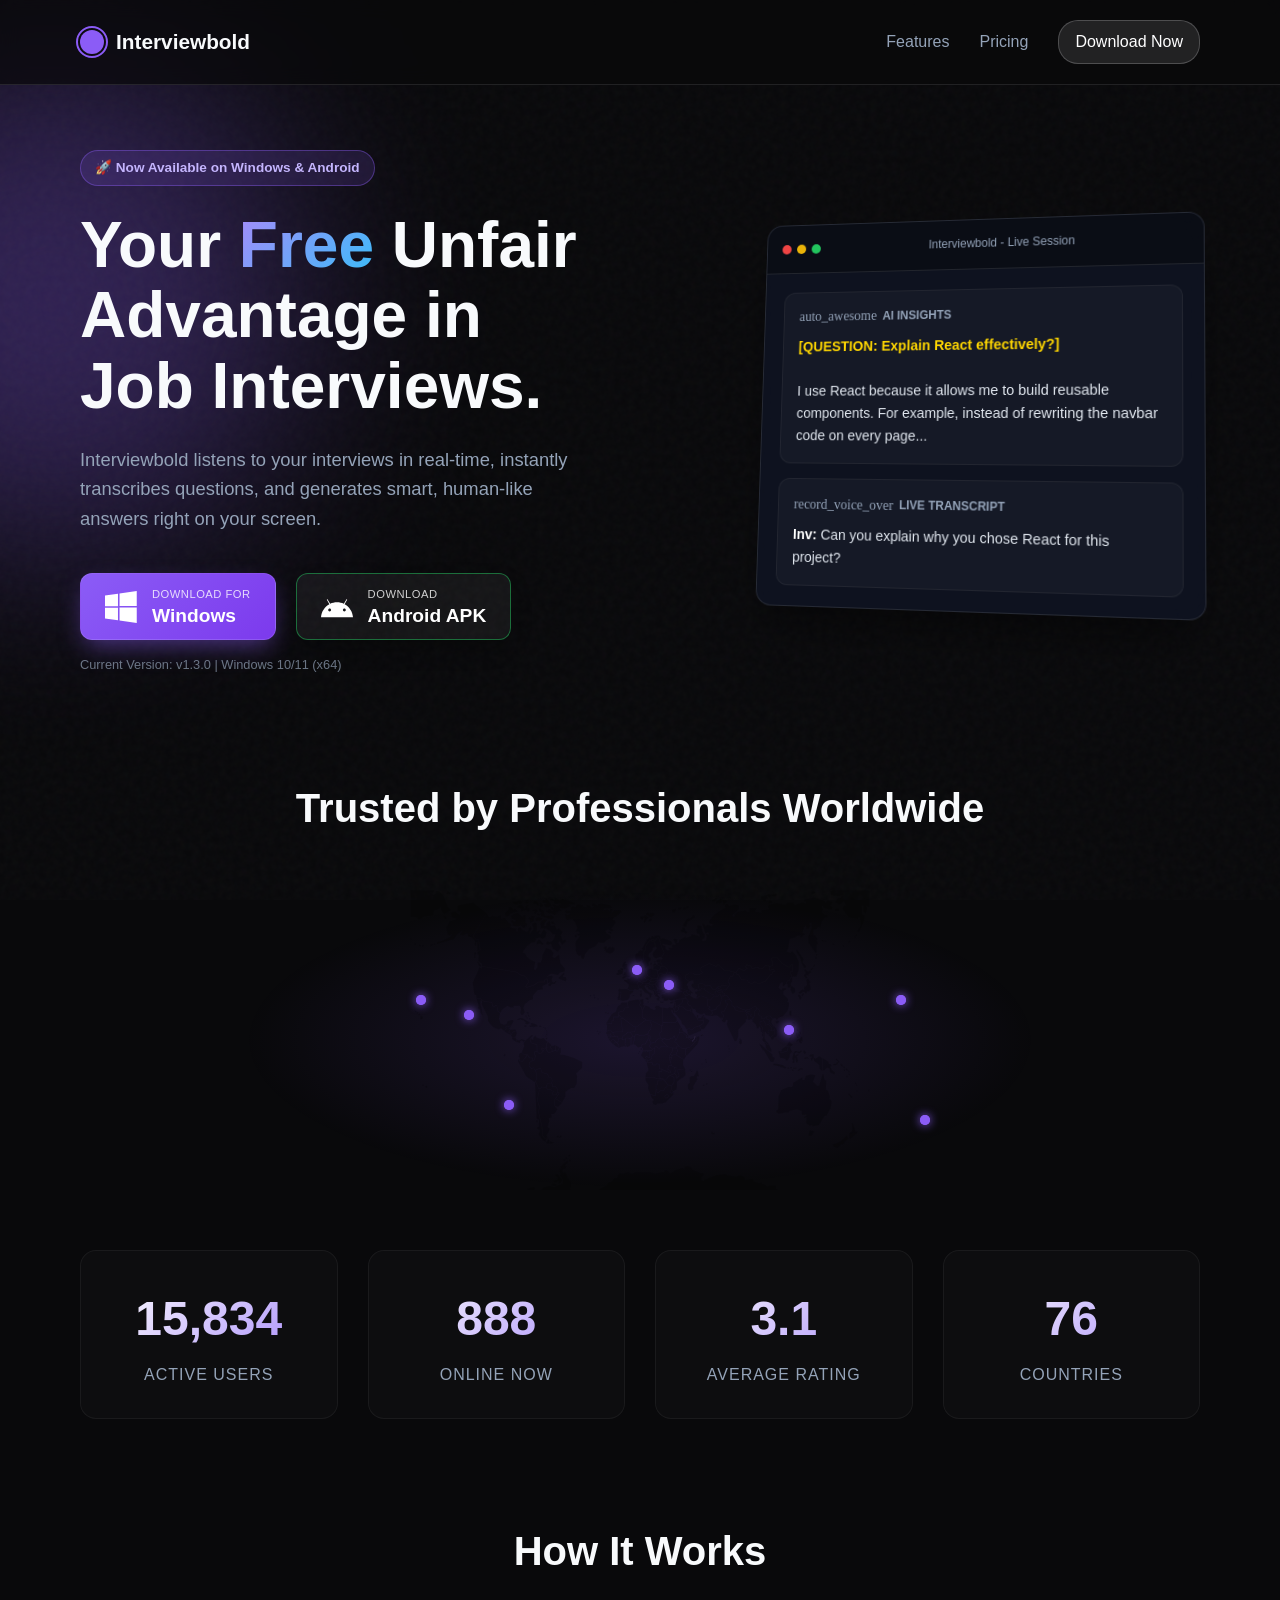
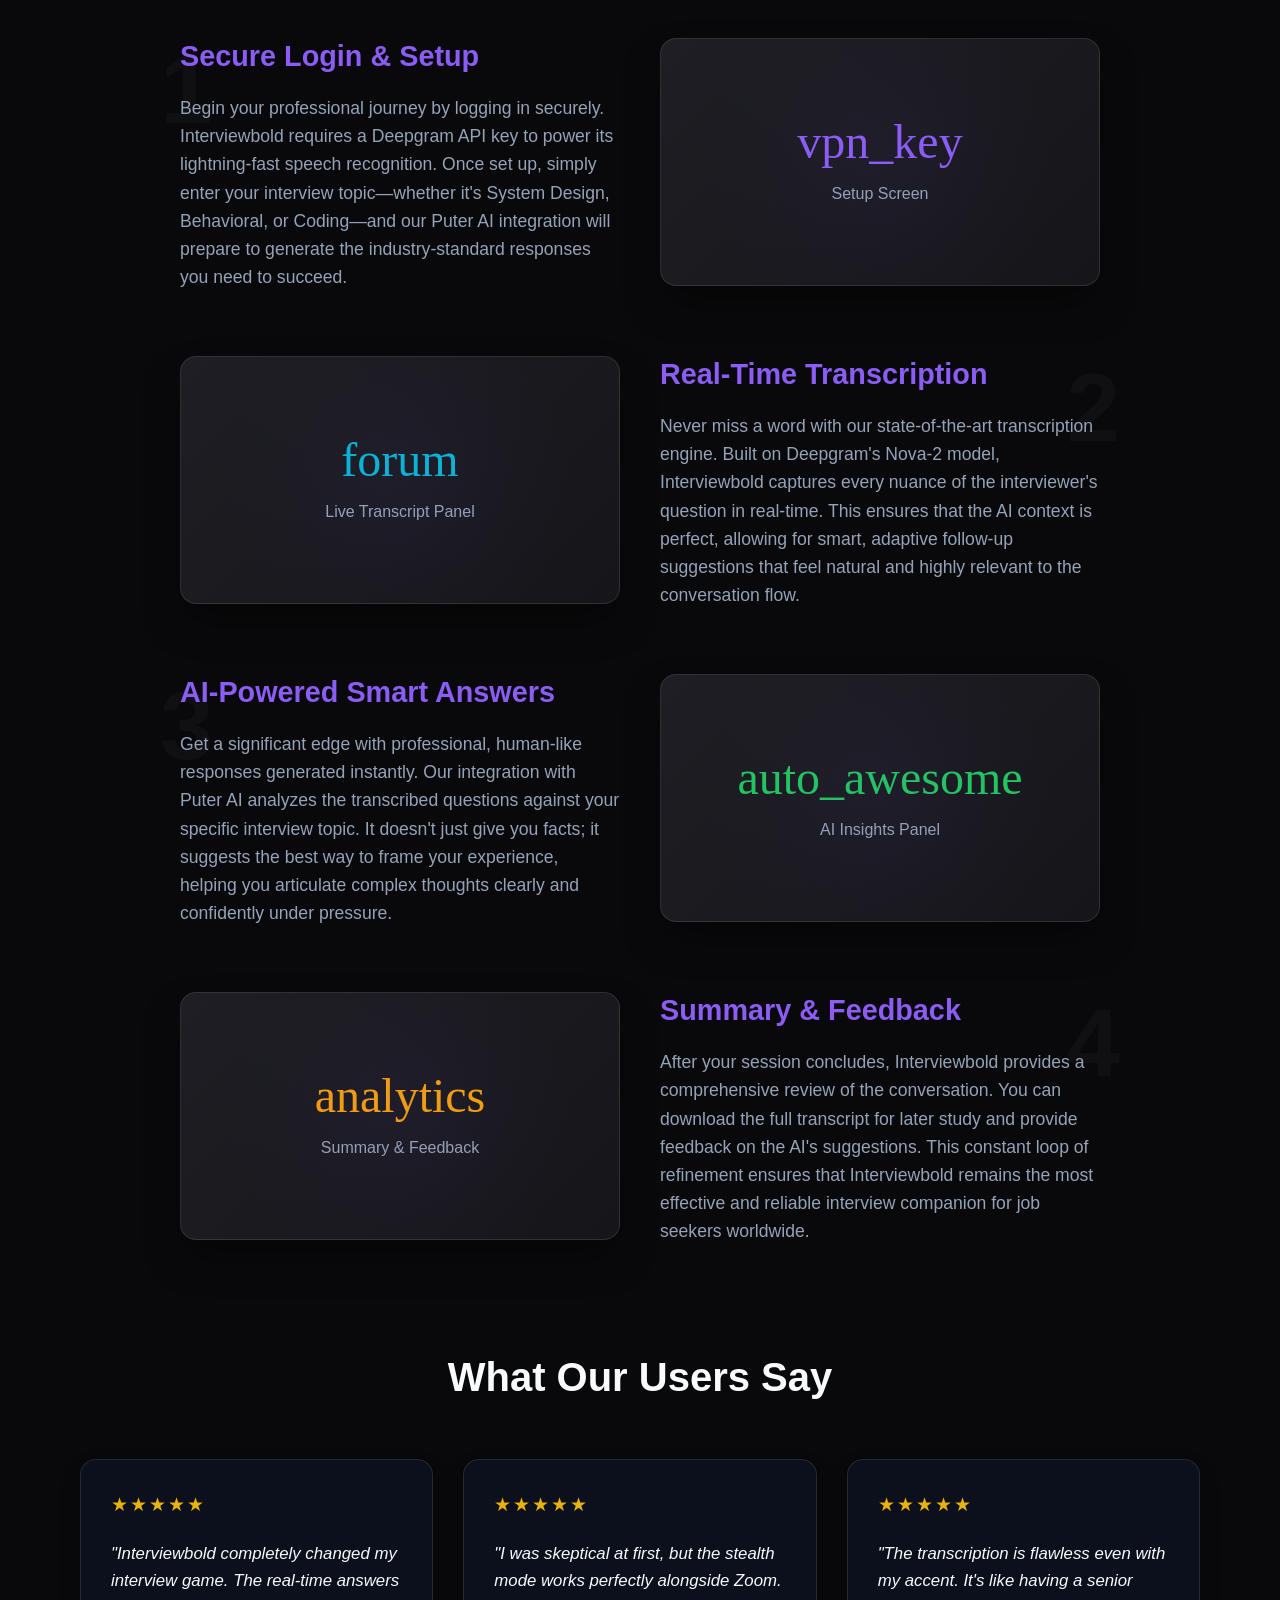
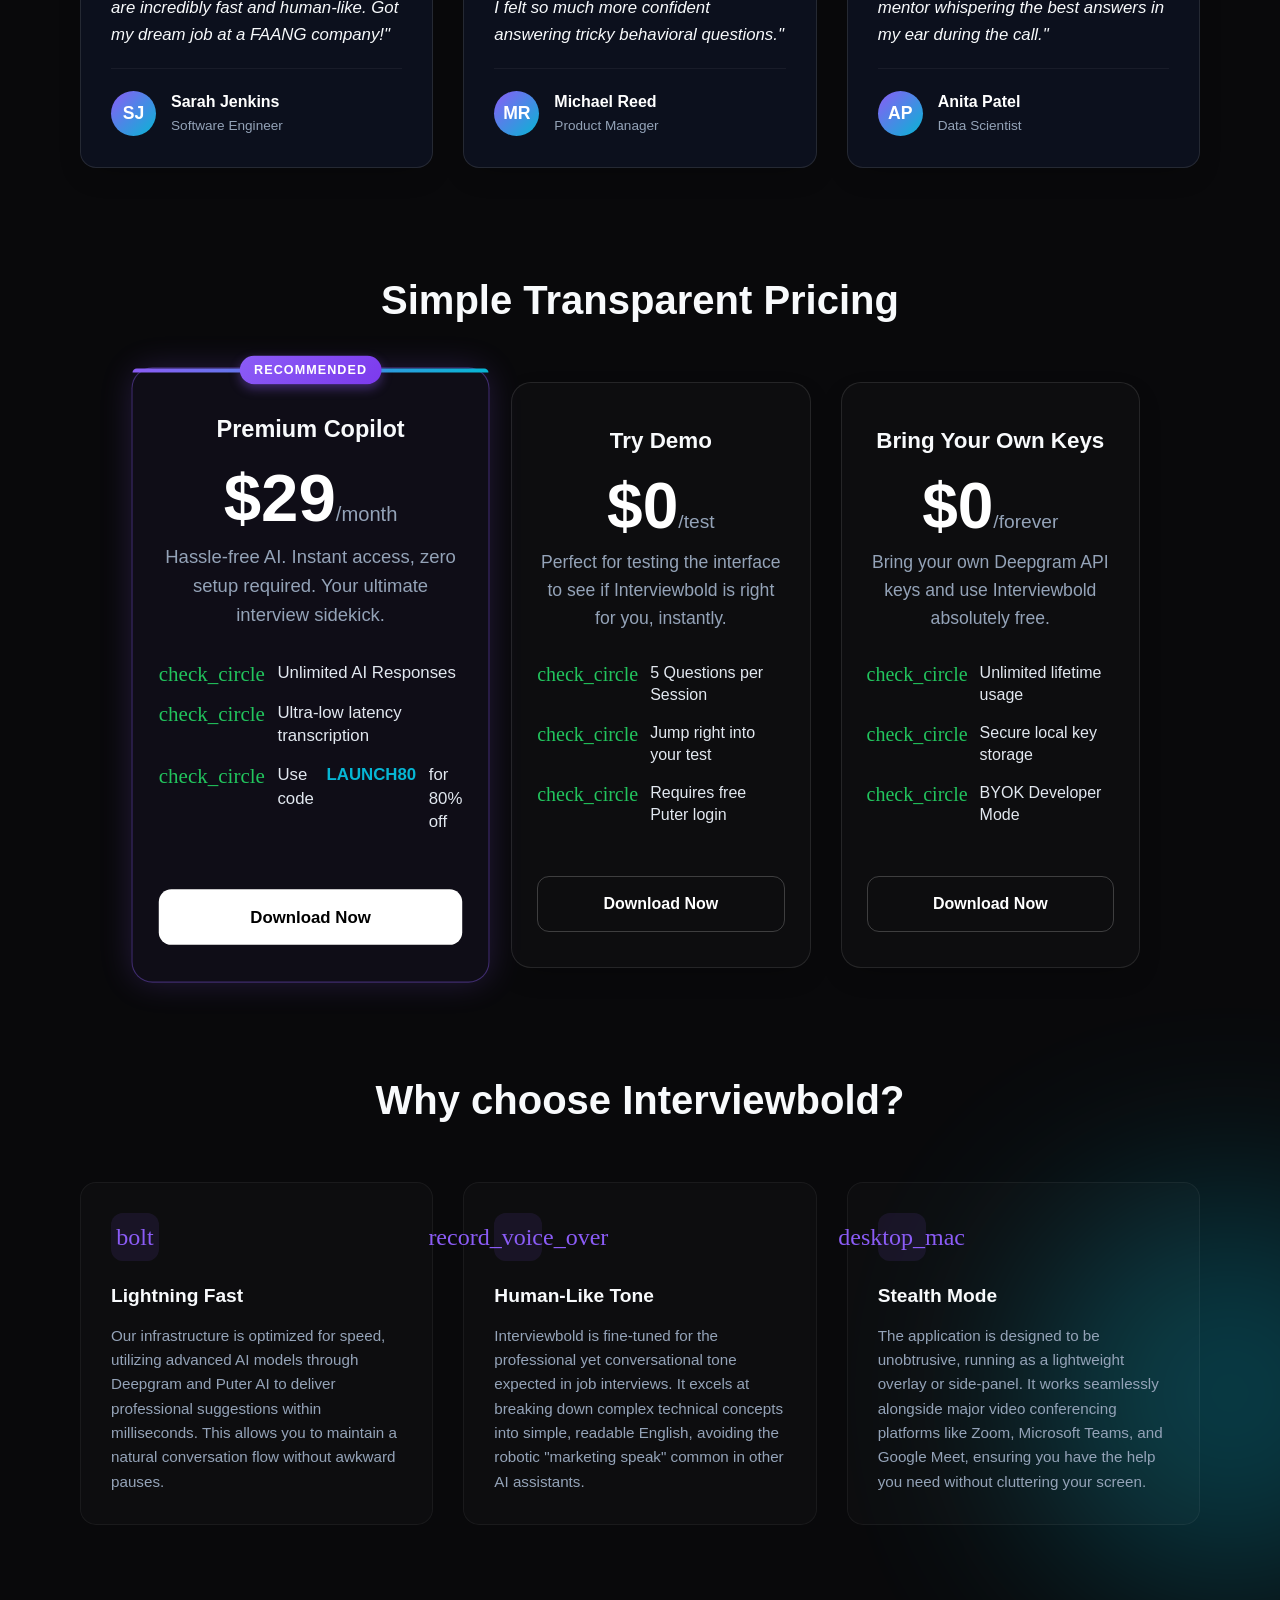
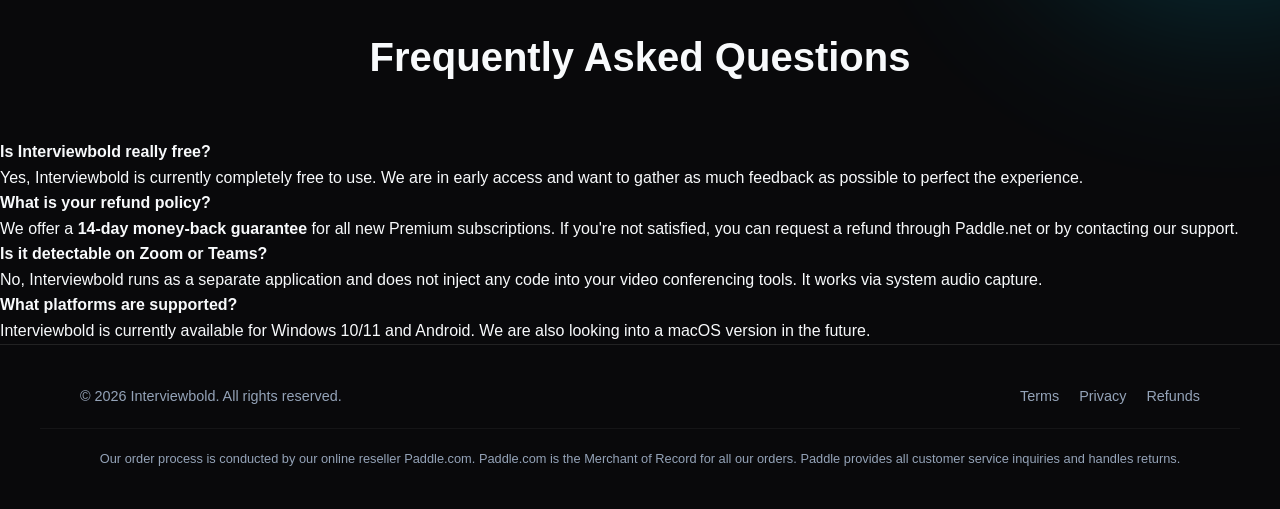
==== index.html @ 509b1b12 "chore: update discount code to LAUNCH80" ====
<!DOCTYPE html>
<html lang="en">

<head>
    <meta charset="UTF-8">
    <meta name="viewport" content="width=device-width, initial-scale=1.0">
    <meta name="google-site-verification" content="SeymtELvrnXvsM-uXNfC5ekh6F8FumeSMaG3FFA6Tqg" />
    <meta name="msvalidate.01" content="3D852667B1ECF9984A26DD2FC8D5C208" />
    <meta name="robots" content="index, follow, max-snippet:-1, max-image-preview:large, max-video-preview:-1" />
    <meta http-equiv="Content-Security-Policy"
        content="default-src 'self'; script-src 'self' 'unsafe-inline' https://cdn.jsdelivr.net; style-src 'self' 'unsafe-inline' https://fonts.googleapis.com https://cdn.jsdelivr.net; font-src 'self' https://fonts.gstatic.com https://fonts.googleapis.com; img-src 'self' data: https:; connect-src 'self';">
    <link rel="icon"
        href="data:image/svg+xml,<svg xmlns=%22http://www.w3.org/2000/svg%22 viewBox=%220 0 100 100%22><circle cx=%2250%22 cy=%2250%22 r=%2240%22 fill=%22%238b5cf6%22/></svg>">

    <!-- Primary Meta Tags -->
    <title>Interviewbold - Free Real-Time Interview Copilot</title>
    <meta name="title" content="Interviewbold - Free Real-Time Interview Copilot">
    <meta name="description"
        content="Interviewbold: Your Free interview assistant. Real-time transcription using Deepgram and smart answers by Puter AI to help you ace your job interviews.">
    <meta name="keywords"
        content="Interview assistant, AI interview copilot, real-time interview helper, Deepgram transcription, Puter AI, AI job interview assistant, remote interview AI tool">
    <meta name="author" content="Interviewbold">
    <meta name="language" content="English">

    <!-- Open Graph / Facebook -->
    <meta property="og:type" content="website">
    <meta property="og:url" content="https://www.interviewbold.in/">
    <meta property="og:title" content="Interviewbold - Free Intelligent Interview Assistant">
    <meta property="og:description"
        content="Interviewbold: Your Free interview assistant. Real-time transcription using Deepgram and smart answers by Puter AI to help you ace your job interviews.">
    <meta property="og:image" content="https://www.interviewbold.in/assets/og-image.png">

    <!-- Twitter -->
    <meta property="twitter:card" content="summary_large_image">
    <meta property="twitter:url" content="https://www.interviewbold.in/">
    <meta property="twitter:title" content="Interviewbold - Free Intelligent Interview Assistant">
    <meta property="twitter:description"
        content="Interviewbold listens to your job interviews in real-time and generates smart, human-like answers instantly. Your unfair advantage in job interviews.">
    <meta property="twitter:image" content="https://www.interviewbold.in/assets/og-image.png">

    <!-- Canonical URL -->
    <link rel="canonical" href="https://www.interviewbold.in/">

    <!-- Fonts and Styles -->
    <link href="https://fonts.googleapis.com/css2?family=Inter:wght@300;400;500;600;700;800&display=swap"
        rel="stylesheet">
    <link href="https://fonts.googleapis.com/css2?family=Outfit:wght@400;600;800&display=swap" rel="stylesheet">
    <link href="https://fonts.googleapis.com/icon?family=Material+Icons+Round" rel="stylesheet">
    <link rel="stylesheet" href="style.css">

    <!-- Structured Data (JSON-LD) -->
    <script type="application/ld+json">
    {
      "@context": "https://schema.org",
      "@type": "SoftwareApplication",
      "name": "Interviewbold",
      "operatingSystem": "Windows, Android",
      "applicationCategory": "BusinessApplication",
      "description": "Interviewbold listens to your job interviews in real-time, instantly transcribes questions, and generates smart, human-like answers.",
      "applicationSubCategory": "Interview Assistant",
      "featureList": [
        "Real-time transcription",
        "AI-powered answers",
        "Stealth mode",
        "Multi-platform (Windows, Android)",
        "Deepgram & Puter AI integration"
      ],
      "offers": {
        "@type": "Offer",
        "price": "0",
        "priceCurrency": "USD"
      }
    }
    </script>
</head>

<body>
    <!-- Background Effects -->
    <div class="ambient-glow glow-1"></div>
    <div class="ambient-glow glow-2"></div>
    <div class="noise-overlay"></div>

    <nav class="navbar">
        <div class="nav-content">
            <div class="logo">
                <div class="logo-icon">
                    <div class="pulse-ring"></div>
                </div>
                <span>Interviewbold</span>
            </div>
            <div class="nav-links">
                <a href="#features">Features</a>
                <a href="pricing.html">Pricing</a>
                <a href="#download" class="nav-btn">Download Now</a>
            </div>
        </div>
    </nav>

    <main>
        <section class="hero">
            <div class="hero-content">
                <div class="badge">🚀 Now Available on Windows & Android</div>
                <h1 class="hero-title">Your <span class="gradient-text">Free</span> Unfair Advantage in Job Interviews.
                </h1>
                <p class="hero-subtitle">Interviewbold listens to your interviews in real-time, instantly transcribes
                    questions, and generates smart, human-like answers right on your screen.</p>

                <div class="cta-group" id="download">
                    <!-- Windows Download Button -->
                    <a href="https://github.com/ayushmanparchoria16/wakeup_website/releases/download/v1.0.0/WakeupAI-1.3.0-Setup.exe"
                        class="primary-btn windows-btn">
                        <svg viewBox="0 0 88 88" class="icon-windows" xmlns="http://www.w3.org/2000/svg" role="img" aria-label="Windows Logo">
                            <path
                                d="M0 12.402l35.687-4.86.016 34.423-35.67-.153L0 12.402zm35.67 33.529l.016 34.417-35.687-4.86v-29.41l35.67-.147zm4.326-39.012L87.314 0v41.26l-47.318-.215V6.919zm47.318 38.65L87.314 88l-47.318-6.62V45.71l47.318-.141z"
                                fill="currentColor" />
                        </svg>
                        <div class="btn-text">
                            <span class="small">Download for</span>
                            <span class="large">Windows</span>
                        </div>
                    </a>

                    <!-- Android Download / Direct APK -->
                    <a href="https://github.com/ayushmanparchoria16/wakeup_website/releases/download/v1.0.0/WakeupAI-1.1.0.apk"
                        class="secondary-btn android-btn">
                        <svg viewBox="0 0 24 24" class="icon-android" xmlns="http://www.w3.org/2000/svg" role="img" aria-label="Android Logo">
                            <path
                                d="M17.523 15.3414C17.523 15.3414 17.523 15.3414 17.523 15.3414C16.9205 15.3414 16.4251 14.846 16.4251 14.2435C16.4251 13.6409 16.9205 13.1455 17.523 13.1455C18.1256 13.1455 18.621 13.6409 18.621 14.2435C18.621 14.846 18.1256 15.3414 17.523 15.3414ZM6.47648 15.3414C6.47648 15.3414 6.47648 15.3414 6.47648 15.3414C5.87395 15.3414 5.37855 14.846 5.37855 14.2435C5.37855 13.6409 5.87395 13.1455 6.47648 13.1455C7.07901 13.1455 7.57441 13.6409 7.57441 14.2435C7.57441 14.846 7.07901 15.3414 6.47648 15.3414ZM17.7207 9.87087L19.5768 6.64964C19.6646 6.49596 19.6133 6.30055 19.4597 6.21272C19.306 6.12489 19.1106 6.17616 19.0227 6.32984L17.13 9.61517C15.6139 8.92723 13.8867 8.52471 12.0001 8.52471C10.1135 8.52471 8.38626 8.92723 6.87023 9.61517L4.97753 6.32984C4.88971 6.17616 4.6943 6.12489 4.54062 6.21272C4.38694 6.30055 4.33567 6.49596 4.4235 6.64964L6.27958 9.87087C2.69722 11.8322 0.315555 15.4244 0 19.615H24C23.6845 15.4244 21.3028 11.8322 17.7207 9.87087Z"
                                fill="currentColor" />
                        </svg>
                        <div class="btn-text">
                            <span class="small">Download</span>
                            <span class="large">Android APK</span>
                        </div>
                    </a>
                </div>
                <div class="version-info">Current Version: v1.3.0 | Windows 10/11 (x64)</div>
            </div>

            <div class="hero-image-wrapper">
                <div class="glass-mockup">
                    <div class="mockup-header">
                        <div class="dots"><span></span><span></span><span></span></div>
                        <div class="mockup-title">Interviewbold - Live Session</div>
                    </div>
                    <div class="mockup-body">
                        <!-- Simulated App UI for the landing page -->
                        <div class="mockup-panel ai">
                            <div class="m-header"><span class="material-icons-round"
                                    style="font-size: 14px;">auto_awesome</span> AI Insights</div>
                            <div class="m-msg">
                                <span class="q-tag">[QUESTION: Explain React effectively?]</span><br><br>
                                I use React because it allows me to build reusable components. For example, instead of
                                rewriting the navbar code on every page...
                            </div>
                        </div>
                        <div class="mockup-panel tr">
                            <div class="m-header"><span class="material-icons-round"
                                    style="font-size: 14px;">record_voice_over</span>
                                Live Transcript</div>
                            <div class="m-msg tr-msg"><strong>Inv:</strong> Can you explain why you chose React for this
                                project?</div>
                        </div>
                    </div>
                </div>
            </div>
        </section>

        <!-- NEW: Global Stats & Usage -->
        <section id="stats" class="stats-section">
            <h2 class="section-title">Trusted by Professionals Worldwide</h2>

            <div class="stats-container">
                <div class="map-container">
                    <div class="map-bg"></div>
                    <div class="ping" style="top: 35%; left: 22%;" title="USA (San Francisco)"></div>
                    <div class="ping" style="top: 40%; left: 28%;" title="USA (New York)"></div>
                    <div class="ping" style="top: 70%; left: 33%;" title="Brazil (São Paulo)"></div>
                    <div class="ping" style="top: 25%; left: 49%;" title="UK (London)"></div>
                    <div class="ping" style="top: 30%; left: 53%;" title="Germany (Berlin)"></div>
                    <div class="ping" style="top: 45%; left: 68%;" title="India (Bangalore)"></div>
                    <div class="ping" style="top: 35%; left: 82%;" title="Japan (Tokyo)"></div>
                    <div class="ping" style="top: 75%; left: 85%;" title="Australia (Sydney)"></div>
                </div>

                <div class="stats-grid">
                    <div class="stat-card">
                        <div class="stat-number" data-target="25000">0</div>
                        <div class="stat-label">Active Users</div>
                    </div>
                    <div class="stat-card">
                        <div class="stat-number" data-target="1402">0</div>
                        <div class="stat-label">Online Now</div>
                    </div>
                    <div class="stat-card">
                        <div class="stat-number" data-target="4.9" data-decimal="true">0</div>
                        <div class="stat-label">Average Rating</div>
                    </div>
                    <div class="stat-card">
                        <div class="stat-number" data-target="120">0</div>
                        <div class="stat-label">Countries</div>
                    </div>
                </div>
            </div>
        </section>

        <!-- NEW: How to Use Section -->
        <section id="how-it-works" class="how-to-use">
            <h2 class="section-title">How It Works</h2>
            <div class="steps-container">
                <div class="step">
                    <div class="step-number">1</div>
                    <div class="step-content">
                        <h3>Secure Login & Setup</h3>
                        <p>Begin your professional journey by logging in securely. Interviewbold requires a Deepgram API key to power its lightning-fast speech recognition. Once set up, simply enter your interview topic—whether it's System Design, Behavioral, or Coding—and our Puter AI integration will prepare to generate the industry-standard responses you need to succeed.</p>
                    </div>
                    <!-- Placeholder for actual screenshot -->
                    <div class="step-image">
                        <div class="placeholder-img"
                            style="background: linear-gradient(135deg, #1e1e24 0%, #15151a 100%);">
                            <span class="material-icons-round" style="font-size: 48px; color: #8b5cf6;">vpn_key</span>
                            <span>Setup Screen</span>
                        </div>
                    </div>
                </div>

                <div class="step reverse-step">
                    <div class="step-number">2</div>
                    <div class="step-content">
                        <h3>Real-Time Transcription</h3>
                        <p>Never miss a word with our state-of-the-art transcription engine. Built on Deepgram's Nova-2 model, Interviewbold captures every nuance of the interviewer's question in real-time. This ensures that the AI context is perfect, allowing for smart, adaptive follow-up suggestions that feel natural and highly relevant to the conversation flow.</p>
                    </div>
                    <div class="step-image">
                        <div class="placeholder-img"
                            style="background: linear-gradient(135deg, #1e1e24 0%, #15151a 100%);">
                            <span class="material-icons-round" style="font-size: 48px; color: #06b6d4;">forum</span>
                            <span>Live Transcript Panel</span>
                        </div>
                    </div>
                </div>

                <div class="step">
                    <div class="step-number">3</div>
                    <div class="step-content">
                        <h3>AI-Powered Smart Answers</h3>
                        <p>Get a significant edge with professional, human-like responses generated instantly. Our integration with Puter AI analyzes the transcribed questions against your specific interview topic. It doesn't just give you facts; it suggests the best way to frame your experience, helping you articulate complex thoughts clearly and confidently under pressure.</p>
                    </div>
                    <div class="step-image">
                        <div class="placeholder-img"
                            style="background: linear-gradient(135deg, #1e1e24 0%, #15151a 100%);">
                            <span class="material-icons-round"
                                style="font-size: 48px; color: #22c55e;">auto_awesome</span>
                            <span>AI Insights Panel</span>
                        </div>
                    </div>
                </div>

                <div class="step reverse-step">
                    <div class="step-number">4</div>
                    <div class="step-content">
                        <h3>Summary & Feedback</h3>
                        <p>After your session concludes, Interviewbold provides a comprehensive review of the conversation. You can download the full transcript for later study and provide feedback on the AI's suggestions. This constant loop of refinement ensures that Interviewbold remains the most effective and reliable interview companion for job seekers worldwide.</p>
                    </div>
                    <div class="step-image">
                        <div class="placeholder-img"
                            style="background: linear-gradient(135deg, #1e1e24 0%, #15151a 100%);">
                            <span class="material-icons-round" style="font-size: 48px; color: #f59e0b;">analytics</span>
                            <span>Summary & Feedback</span>
                        </div>
                    </div>
                </div>
            </div>
        </section>

        <!-- NEW: Testimonials Area -->
        <section id="testimonials" class="testimonials">
            <h2 class="section-title">What Our Users Say</h2>
            <div class="testimonial-grid">
                <div class="testimonial-card">
                    <div class="stars">★★★★★</div>
                    <p class="review-text">"Interviewbold completely changed my interview game. The real-time answers are
                        incredibly fast and human-like. Got my dream job at a FAANG company!"</p>
                    <div class="user-info">
                        <div class="avatar">SJ</div>
                        <div>
                            <h4>Sarah Jenkins</h4>
                            <p>Software Engineer</p>
                        </div>
                    </div>
                </div>
                <div class="testimonial-card">
                    <div class="stars">★★★★★</div>
                    <p class="review-text">"I was skeptical at first, but the stealth mode works perfectly alongside
                        Zoom. I felt so much more confident answering tricky behavioral questions."</p>
                    <div class="user-info">
                        <div class="avatar">MR</div>
                        <div>
                            <h4>Michael Reed</h4>
                            <p>Product Manager</p>
                        </div>
                    </div>
                </div>
                <div class="testimonial-card">
                    <div class="stars">★★★★★</div>
                    <p class="review-text">"The transcription is flawless even with my accent. It's like having a senior
                        mentor whispering the best answers in my ear during the call."</p>
                    <div class="user-info">
                        <div class="avatar">AP</div>
                        <div>
                            <h4>Anita Patel</h4>
                            <p>Data Scientist</p>
                        </div>
                    </div>
                </div>
            </div>
        </section>

        <!-- NEW: Pricing Section -->
        <section id="pricing" class="pricing">
            <h2 class="section-title">Simple Transparent Pricing</h2>
            <div class="pricing-grid">
                
                <!-- Premium Tier -->
                <div class="pricing-card premium-tier">
                    <div class="pricing-badge">RECOMMENDED</div>
                    <h3>Premium Copilot</h3>
                    <div class="price">$29<span>/month</span></div>
                    <p class="pricing-desc">Hassle-free AI. Instant access, zero setup required. Your ultimate interview sidekick.</p>
                    <ul class="pricing-features">
                        <li><span class="material-icons-round">check_circle</span> Unlimited AI Responses</li>
                        <li><span class="material-icons-round">check_circle</span> Ultra-low latency transcription</li>
                        <li><span class="material-icons-round">check_circle</span> Use code <strong style="color:var(--accent);">LAUNCH80</strong> for 80% off</li>
                    </ul>
                    <div class="pricing-action">
                        <a href="#download" class="nav-btn" style="display: block; text-align: center; width: 100%; border: none;">Download Now</a>
                    </div>
                </div>

                <!-- Demo Tier -->
                <div class="pricing-card">
                    <h3>Try Demo</h3>
                    <div class="price">$0<span>/test</span></div>
                    <p class="pricing-desc">Perfect for testing the interface to see if Interviewbold is right for you, instantly.</p>
                    <ul class="pricing-features">
                        <li><span class="material-icons-round">check_circle</span> 5 Questions per Session</li>
                        <li><span class="material-icons-round">check_circle</span> Jump right into your test</li>
                        <li><span class="material-icons-round">check_circle</span> Requires free Puter login</li>
                    </ul>
                    <div class="pricing-action">
                        <a href="#download" class="nav-btn secondary-btn" style="display: block; text-align: center; width:100%;">Download Now</a>
                    </div>
                </div>

                <!-- BYOK Tier -->
                <div class="pricing-card">
                    <h3>Bring Your Own Keys</h3>
                    <div class="price">$0<span>/forever</span></div>
                    <p class="pricing-desc">Bring your own Deepgram API keys and use Interviewbold absolutely free.</p>
                    <ul class="pricing-features">
                        <li><span class="material-icons-round">check_circle</span> Unlimited lifetime usage</li>
                        <li><span class="material-icons-round">check_circle</span> Secure local key storage</li>
                        <li><span class="material-icons-round">check_circle</span> BYOK Developer Mode</li>
                    </ul>
                    <div class="pricing-action">
                        <a href="#download" class="nav-btn secondary-btn" style="display: block; text-align: center; width:100%;">Download Now</a>
                    </div>
                </div>

            </div>
        </section>

        <section id="features" class="features">
            <h2 class="section-title">Why choose Interviewbold?</h2>
            <div class="feature-grid">
                <div class="feature-card">
                    <div class="feature-icon"><span class="material-icons-round">bolt</span></div>
                    <h3>Lightning Fast</h3>
                    <p>Our infrastructure is optimized for speed, utilizing advanced AI models through Deepgram and Puter AI to deliver professional suggestions within milliseconds. This allows you to maintain a natural conversation flow without awkward pauses.</p>
                </div>
                <div class="feature-card">
                    <div class="feature-icon"><span class="material-icons-round">record_voice_over</span></div>
                    <h3>Human-Like Tone</h3>
                    <p>Interviewbold is fine-tuned for the professional yet conversational tone expected in job interviews. It excels at breaking down complex technical concepts into simple, readable English, avoiding the robotic "marketing speak" common in other AI assistants.</p>
                </div>
                <div class="feature-card">
                    <div class="feature-icon"><span class="material-icons-round">desktop_mac</span></div>
                    <h3>Stealth Mode</h3>
                    <p>The application is designed to be unobtrusive, running as a lightweight overlay or side-panel. It works seamlessly alongside major video conferencing platforms like Zoom, Microsoft Teams, and Google Meet, ensuring you have the help you need without cluttering your screen.</p>
                </div>
            </div>
        </section>

        <!-- FAQ Section for SEO Deepness -->
        <section id="faq" class="faq-section">
            <h2 class="section-title">Frequently Asked Questions</h2>
            <div class="faq-grid">
                <div class="faq-item">
                    <h4>Is Interviewbold really free?</h4>
                    <p>Yes, Interviewbold is currently completely free to use. We are in early access and want to gather as much feedback as possible to perfect the experience.</p>
                </div>
                <div class="faq-item">
                    <h4>What is your refund policy?</h4>
                    <p>We offer a <strong>14-day money-back guarantee</strong> for all new Premium subscriptions. If you're not satisfied, you can request a refund through Paddle.net or by contacting our support.</p>
                </div>
                <div class="faq-item">
                    <h4>Is it detectable on Zoom or Teams?</h4>
                    <p>No, Interviewbold runs as a separate application and does not inject any code into your video conferencing tools. It works via system audio capture.</p>
                </div>
                <div class="faq-item">
                    <h4>What platforms are supported?</h4>
                    <p>Interviewbold is currently available for Windows 10/11 and Android. We are also looking into a macOS version in the future.</p>
                </div>
            </div>
        </section>
    </main>

    <footer>
        <div class="footer-content" style="max-width: 1200px; margin: 0 auto; padding: 0 40px; display: flex; justify-content: space-between; align-items: center; flex-wrap: wrap; gap: 20px;">
            <p>&copy; 2026 Interviewbold. All rights reserved.</p>
            <div style="display: flex; gap: 20px;">
                <a href="terms.html" style="color: var(--text-muted); text-decoration: none;">Terms</a>
                <a href="privacy.html" style="color: var(--text-muted); text-decoration: none;">Privacy</a>
                <a href="refund.html" style="color: var(--text-muted); text-decoration: none;">Refunds</a>
            </div>
        </div>
        <div style="max-width: 1200px; margin: 20px auto 0; padding: 0 40px; text-align: center; color: var(--text-muted); font-size: 0.8rem; border-top: 1px solid rgba(255,255,255,0.05); padding-top: 20px;">
            <p>Our order process is conducted by our online reseller Paddle.com. Paddle.com is the Merchant of Record for all our orders. Paddle provides all customer service inquiries and handles returns.</p>
        </div>
    </footer>

    <script>
        // Number Counter Animation for Stats
        const animateNumbers = () => {
            const stats = document.querySelectorAll('.stat-number');
            stats.forEach(stat => {
                const target = parseFloat(stat.getAttribute('data-target'));
                const isDecimal = stat.getAttribute('data-decimal') === 'true';
                const duration = 2000; // 2 seconds
                const frames = 60;
                const step = target / (frames * (duration / 1000));
                let current = 0;

                const updateCount = () => {
                    current += step;
                    if (current < target) {
                        stat.innerText = isDecimal ? current.toFixed(1) : Math.ceil(current).toLocaleString();
                        requestAnimationFrame(updateCount);
                    } else {
                        stat.innerText = isDecimal ? target.toFixed(1) : target.toLocaleString() + (target >= 120 && !isDecimal && target !== 1402 ? '+' : '');

                        // New: Fluctuating "Online Now" effect
                        if (target === 1402) {
                            let baseValue = 1402;
                            setInterval(() => {
                                const fluctuation = Math.floor(Math.random() * 7) - 3; // -3 to +3
                                baseValue += fluctuation;
                                // Keep it in a reasonable range
                                if (baseValue < 1395) baseValue = 1395;
                                if (baseValue > 1410) baseValue = 1410;
                                stat.innerText = baseValue.toLocaleString();
                            }, 2500);
                        }
                    }
                };

                updateCount();
            });
        };

        // Trigger animation when stats section is in view
        const observer = new IntersectionObserver((entries) => {
            if (entries[0].isIntersecting) {
                animateNumbers();
                observer.disconnect();
            }
        });

        const statsSection = document.getElementById('stats');
        if (statsSection) {
            observer.observe(statsSection);
        }
    </script>
</body>

</html>
---- style.css ----
:root {
    --bg-dark: #09090b;
    --primary: #8b5cf6;
    --primary-glow: rgba(139, 92, 246, 0.5);
    --secondary: #22c55e;
    --secondary-glow: rgba(34, 197, 94, 0.4);
    --accent: #06b6d4;
    --text-main: #f8fafc;
    --text-muted: #94a3b8;
    --glass-bg: rgba(15, 23, 42, 0.6);
    --glass-border: 1px solid rgba(255, 255, 255, 0.1);
}

* {
    margin: 0;
    padding: 0;
    box-sizing: border-box;
}

body {
    background-color: var(--bg-dark);
    color: var(--text-main);
    font-family: 'Inter', sans-serif;
    line-height: 1.6;
    overflow-x: hidden;
    position: relative;
}

/* Ambient Effects */
.ambient-glow {
    position: absolute;
    border-radius: 50%;
    filter: blur(100px);
    opacity: 0.3;
    z-index: -2;
}

.glow-1 {
    width: 500px;
    height: 500px;
    background: var(--primary);
    top: -100px;
    left: -200px;
}

.glow-2 {
    width: 400px;
    height: 400px;
    background: var(--accent);
    bottom: 10%;
    right: -150px;
}

.noise-overlay {
    position: fixed;
    top: 0;
    left: 0;
    width: 100%;
    height: 100%;
    background-image: url("data:image/svg+xml,%3Csvg viewBox='0 0 200 200' xmlns='http://www.w3.org/2000/svg'%3E%3Cfilter id='noiseFilter'%3E%3CfeTurbulence type='fractalNoise' baseFrequency='0.65' numOctaves='3' stitchTiles='stitch'/%3E%3C/filter%3E%3Crect width='100%25' height='100%25' filter='url(%23noiseFilter)'/%3E%3C/svg%3E");
    opacity: 0.03;
    pointer-events: none;
    z-index: -1;
}

/* Navbar */
.navbar {
    padding: 20px 0;
    border-bottom: var(--glass-border);
    background: rgba(9, 9, 11, 0.7);
    backdrop-filter: blur(10px);
    position: fixed;
    top: 0;
    width: 100%;
    z-index: 100;
}

.nav-content {
    max-width: 1200px;
    margin: 0 auto;
    padding: 0 40px;
    display: flex;
    justify-content: space-between;
    align-items: center;
}

.logo {
    display: flex;
    align-items: center;
    gap: 12px;
    font-family: 'Outfit', sans-serif;
    font-weight: 800;
    font-size: 1.3rem;
}

.logo-icon {
    width: 24px;
    height: 24px;
    background: var(--primary);
    border-radius: 50%;
    position: relative;
}

.pulse-ring {
    position: absolute;
    inset: -4px;
    border: 2px solid var(--primary);
    border-radius: 50%;
    animation: pulse 2s infinite;
}

@keyframes pulse {
    0% {
        transform: scale(0.8);
        opacity: 1;
    }

    100% {
        transform: scale(1.5);
        opacity: 0;
    }
}

.nav-links {
    display: flex;
    align-items: center;
    gap: 30px;
}

.nav-links a {
    color: var(--text-muted);
    text-decoration: none;
    font-weight: 500;
    transition: color 0.2s;
}

.nav-links a:hover {
    color: white;
}

.nav-btn {
    background: rgba(255, 255, 255, 0.1);
    padding: 8px 16px;
    border-radius: 20px;
    border: 1px solid rgba(255, 255, 255, 0.2);
    color: white !important;
}

/* Hero Section */
.hero {
    max-width: 1200px;
    margin: 150px auto 100px;
    padding: 0 40px;
    display: flex;
    align-items: center;
    justify-content: space-between;
    gap: 60px;
}

.hero-content {
    flex: 1;
}

.badge {
    display: inline-block;
    padding: 6px 14px;
    background: rgba(139, 92, 246, 0.15);
    border: 1px solid rgba(139, 92, 246, 0.4);
    border-radius: 20px;
    color: #c4b5fd;
    font-size: 0.85rem;
    font-weight: 600;
    margin-bottom: 24px;
}

.hero-title {
    font-family: 'Outfit', sans-serif;
    font-size: clamp(2.5rem, 8vw, 4rem);
    line-height: 1.1;
    font-weight: 800;
    margin-bottom: 24px;
}

.gradient-text {
    background: linear-gradient(135deg, #a78bfa 0%, #38bdf8 100%);
    -webkit-background-clip: text;
    background-clip: text;
    -webkit-text-fill-color: transparent;
}

.hero-subtitle {
    color: var(--text-muted);
    font-size: 1.15rem;
    max-width: 500px;
    margin-bottom: 40px;
}

.cta-group {
    display: flex;
    gap: 20px;
    flex-wrap: wrap;
    margin-bottom: 15px;
}

/* Download Buttons */
.primary-btn,
.secondary-btn {
    display: flex;
    align-items: center;
    gap: 15px;
    padding: 12px 24px;
    border-radius: 12px;
    text-decoration: none;
    color: white;
    transition: all 0.3s cubic-bezier(0.4, 0, 0.2, 1);
}

.windows-btn {
    background: linear-gradient(135deg, var(--primary) 0%, #7c3aed 100%);
    box-shadow: 0 10px 25px -5px var(--primary-glow);
    border: 1px solid rgba(255, 255, 255, 0.1);
}

.windows-btn:hover {
    transform: translateY(-3px);
    box-shadow: 0 15px 30px -5px var(--primary-glow);
    filter: brightness(1.1);
}

.android-btn {
    background: rgba(255, 255, 255, 0.05);
    border: 1px solid rgba(34, 197, 94, 0.5);
    box-shadow: 0 10px 25px -5px rgba(0, 0, 0, 0.3);
}

.android-btn:hover {
    transform: translateY(-3px);
    background: rgba(34, 197, 94, 0.1);
    box-shadow: 0 15px 30px -5px var(--secondary-glow);
}

.btn-text {
    display: flex;
    flex-direction: column;
    text-align: left;
}

.btn-text .small {
    font-size: 0.7rem;
    opacity: 0.8;
    text-transform: uppercase;
    letter-spacing: 0.5px;
}

.btn-text .large {
    font-size: 1.2rem;
    font-weight: 700;
    line-height: 1.2;
}

.icon-windows,
.icon-android {
    width: 32px;
    height: 32px;
}

.version-info {
    font-size: 0.8rem;
    color: var(--text-muted);
    opacity: 0.7;
}

/* Hero Image / Mockup */
.hero-image-wrapper {
    flex: 1;
    display: flex;
    justify-content: flex-end;
}

.glass-mockup {
    width: 100%;
    max-width: 450px;
    background: var(--glass-bg);
    backdrop-filter: blur(20px);
    border: var(--glass-border);
    border-radius: 16px;
    overflow: hidden;
    box-shadow: 0 25px 50px -12px rgba(0, 0, 0, 0.5);
    transform: perspective(1000px) rotateY(-10deg) rotateX(5deg);
    transition: transform 0.5s ease;
}

.glass-mockup:hover {
    transform: perspective(1000px) rotateY(-5deg) rotateX(2deg);
}

.mockup-header {
    background: rgba(0, 0, 0, 0.3);
    padding: 12px 16px;
    display: flex;
    align-items: center;
    border-bottom: var(--glass-border);
}

.dots span {
    display: inline-block;
    width: 10px;
    height: 10px;
    border-radius: 50%;
    background: #4b5563;
    margin-right: 6px;
}

.dots span:nth-child(1) {
    background: #ef4444;
}

.dots span:nth-child(2) {
    background: #eab308;
}

.dots span:nth-child(3) {
    background: #22c55e;
}

.mockup-title {
    margin-left: auto;
    margin-right: auto;
    font-size: 0.75rem;
    color: var(--text-muted);
    font-weight: 500;
}

.mockup-body {
    padding: 20px;
    display: flex;
    flex-direction: column;
    gap: 15px;
}

.mockup-panel {
    background: rgba(255, 255, 255, 0.03);
    border: 1px solid rgba(255, 255, 255, 0.05);
    border-radius: 12px;
    padding: 16px;
}

.m-header {
    font-size: 0.75rem;
    text-transform: uppercase;
    color: var(--text-muted);
    margin-bottom: 10px;
    display: flex;
    align-items: center;
    gap: 6px;
    font-weight: 600;
}

.m-msg {
    font-size: 0.9rem;
    color: #e2e8f0;
}

.q-tag {
    color: #FFD700;
    font-weight: bold;
}

.tr-msg strong {
    color: white;
}

/* How It Works */
.how-to-use {
    max-width: 1000px;
    margin: 0 auto 100px;
    padding: 0 40px;
}

.steps-container {
    display: flex;
    flex-direction: column;
    gap: 60px;
}

.step {
    display: flex;
    align-items: center;
    gap: 40px;
    position: relative;
}

.reverse-step {
    flex-direction: row-reverse;
}

.step-number {
    position: absolute;
    top: -20px;
    left: -20px;
    font-size: 6rem;
    font-weight: 800;
    color: rgba(255, 255, 255, 0.03);
    z-index: -1;
}

.reverse-step .step-number {
    left: auto;
    right: -20px;
}

.step-content {
    flex: 1;
}

.step-content h3 {
    font-family: 'Outfit', sans-serif;
    font-size: 1.8rem;
    margin-bottom: 15px;
    color: var(--primary);
}

.step-content p {
    color: var(--text-muted);
    font-size: 1.1rem;
}

.step-image {
    flex: 1;
}

.placeholder-img {
    width: 100%;
    aspect-ratio: 16 / 9;
    border-radius: 16px;
    border: var(--glass-border);
    display: flex;
    flex-direction: column;
    justify-content: center;
    align-items: center;
    gap: 15px;
    color: var(--text-muted);
    font-weight: 500;
    box-shadow: 0 20px 40px -10px rgba(0, 0, 0, 0.5);
    background: linear-gradient(135deg, rgba(139, 92, 246, 0.05) 0%, rgba(6, 182, 212, 0.05) 100%);
    position: relative;
    overflow: hidden;
}

.placeholder-img::before {
    content: '';
    position: absolute;
    inset: 0;
    background: radial-gradient(circle at center, var(--primary-glow) 0%, transparent 70%);
    opacity: 0.1;
}

/* Pricing Section */
.pricing {
    max-width: 1200px;
    margin: 0 auto 100px;
    padding: 0 40px;
    text-align: center;
}

.pricing-grid {
    display: grid;
    grid-template-columns: repeat(3, 1fr);
    gap: 30px;
    align-items: stretch;
    max-width: 1000px;
    margin: 0 auto;
}

.pricing-card {
    background: rgba(255, 255, 255, 0.02);
    border: 1px solid rgba(255, 255, 255, 0.1);
    border-radius: 20px;
    padding: 35px 25px;
    position: relative;
    overflow: visible; /* changed from hidden to let badge pop out */
    box-shadow: 0 10px 30px -10px rgba(0, 0, 0, 0.3);
    transition: transform 0.3s ease, box-shadow 0.3s ease;
    display: flex;
    flex-direction: column;
}

.pricing-card:hover {
    transform: translateY(-5px);
    border-color: rgba(255, 255, 255, 0.2);
}

.premium-tier {
    background: rgba(139, 92, 246, 0.05); /* very light purple tint */
    border: 1px solid rgba(139, 92, 246, 0.4);
    transform: scale(1.05);
    z-index: 2;
}

.premium-tier:hover {
    transform: scale(1.05) translateY(-5px);
    box-shadow: 0 20px 40px -5px var(--primary-glow);
}

/* Add a glowing top edge to the premium card */
.premium-tier::before {
    content: '';
    position: absolute;
    top: 0;
    left: 0;
    width: 100%;
    height: 4px;
    background: linear-gradient(90deg, var(--primary), var(--accent));
    border-top-left-radius: 20px;
    border-top-right-radius: 20px;
}

.pricing-badge {
    position: absolute;
    top: -12px;
    left: 50%;
    transform: translateX(-50%);
    display: inline-block;
    padding: 4px 14px;
    background: linear-gradient(135deg, var(--primary) 0%, #7c3aed 100%);
    color: white;
    border-radius: 20px;
    font-size: 0.75rem;
    font-weight: 800;
    text-transform: uppercase;
    letter-spacing: 1px;
    box-shadow: 0 4px 10px rgba(139, 92, 246, 0.4);
}

.pricing-card h3 {
    font-size: 1.4rem;
    color: var(--text-main);
    margin-bottom: 15px;
    margin-top: 5px;
}

.price {
    font-family: 'Outfit', sans-serif;
    font-size: 4rem;
    font-weight: 800;
    line-height: 1;
    margin-bottom: 10px;
    color: white;
}

.price span {
    font-size: 1.2rem;
    color: var(--text-muted);
    font-weight: 500;
}

.pricing-desc {
    color: var(--text-muted);
    margin-bottom: 30px;
    font-size: 1.1rem;
}

.pricing-features {
    list-style: none;
    text-align: left;
    margin-bottom: 35px;
}

.pricing-features li {
    display: flex;
    align-items: flex-start; /* Changed from center so wrapped text aligns at top */
    gap: 12px;
    margin-bottom: 15px;
    color: #e2e8f0;
    line-height: 1.4;
}

.pricing-features .material-icons-round {
    color: var(--secondary);
    font-size: 20px;
    flex-shrink: 0; /* Prevents the icon from squeezing when text wraps */
    margin-top: 2px; /* Slight visual tweak to align with text */
}

.pricing-action {
    margin-top: auto;
}

.pricing-action .nav-btn {
    display: block;
    width: 100%;
    padding: 14px;
    background: white;
    color: black !important;
    text-align: center;
    font-weight: 700;
    border-radius: 12px;
    text-decoration: none;
    transition: all 0.2s;
}

.pricing-action .nav-btn.secondary-btn {
    background: transparent;
    color: white !important;
    border: 1px solid rgba(255,255,255,0.2);
}

.pricing-action .nav-btn:hover {
    transform: scale(1.02);
}

.pricing-action .nav-btn.secondary-btn:hover {
    background: rgba(255,255,255,0.05);
}

/* Features */
.features {
    max-width: 1200px;
    margin: 0 auto 100px;
    padding: 0 40px;
}

.section-title {
    text-align: center;
    font-size: 2.5rem;
    font-family: 'Outfit', sans-serif;
    margin-bottom: 50px;
}

.feature-grid {
    display: grid;
    grid-template-columns: repeat(3, 1fr);
    gap: 30px;
}

.feature-card {
    background: rgba(255, 255, 255, 0.02);
    border: 1px solid rgba(255, 255, 255, 0.05);
    padding: 30px;
    border-radius: 16px;
    transition: background 0.3s;
}

.feature-card:hover {
    background: rgba(255, 255, 255, 0.05);
}

.feature-icon {
    width: 48px;
    height: 48px;
    background: rgba(139, 92, 246, 0.1);
    color: var(--primary);
    border-radius: 12px;
    display: flex;
    align-items: center;
    justify-content: center;
    margin-bottom: 20px;
}

.feature-icon span {
    font-size: 24px;
}

.feature-card h3 {
    margin-bottom: 12px;
    font-size: 1.2rem;
}

.feature-card p {
    color: var(--text-muted);
    font-size: 0.95rem;
}

footer {
    text-align: center;
    padding: 40px;
    border-top: var(--glass-border);
    color: var(--text-muted);
    font-size: 0.9rem;
}

@media (max-width: 900px) {
    .nav-content {
        padding: 0 20px;
    }

    .nav-links {
        gap: 15px;
    }

    .nav-links a:not(.nav-btn):not([href*="pricing"]) {
        display: none !important;
    }

    .hero {
        flex-direction: column;
        text-align: center;
        margin-top: 100px;
        gap: 40px;
    }

    .hero-title {
        font-size: clamp(2rem, 10vw, 3.5rem);
    }

    .cta-group {
        justify-content: center;
    }

    .hero-subtitle {
        margin: 0 auto 40px;
    }

    .glass-mockup {
        transform: none;
        max-width: 100%;
    }

    .glass-mockup:hover {
        transform: translateY(-5px);
    }

    .feature-grid,
    .testimonial-grid,
    .stats-grid {
        grid-template-columns: 1fr !important;
        gap: 20px;
    }

    .pricing-grid {
        grid-template-columns: 1fr;
        gap: 40px;
        padding: 0 20px;
    }
    
    .premium-tier {
        transform: none;
    }
    .premium-tier:hover {
        transform: translateY(-5px);
    }

    .stats-container {
        padding: 0;
    }

    .step {
        flex-direction: column !important;
        text-align: center;
        gap: 20px;
    }

    .step-number {
        font-size: 4rem;
        top: -10px;
        left: 50%;
        transform: translateX(-50%);
    }

    .reverse-step .step-number {
        right: auto;
    }
}

/* Stats Section */
.stats-section {
    max-width: 1200px;
    margin: 0 auto 100px;
    padding: 0 40px;
    position: relative;
}

.stats-container {
    display: flex;
    flex-direction: column;
    gap: 40px;
    align-items: center;
}

.map-container {
    width: 100%;
    max-width: 800px;
    height: 300px;
    position: relative;
    background: radial-gradient(ellipse at center, rgba(139, 92, 246, 0.15) 0%, transparent 70%);
    border-radius: 20px;
    margin-bottom: 20px;
}

.map-bg {
    position: absolute;
    inset: 0;
    background-image: url('world-map.svg');
    background-size: contain;
    background-position: center;
    background-repeat: no-repeat;
    opacity: 0.2;
    /* Simplified filter for better cross-browser compatibility */
    filter: brightness(0.8) sepia(1) hue-rotate(220deg) saturate(2);
}

.ping {
    position: absolute;
    width: 10px;
    height: 10px;
    background: var(--primary);
    border-radius: 50%;
    box-shadow: 0 0 10px var(--primary);
}

.ping::after {
    content: '';
    position: absolute;
    top: 50%;
    left: 50%;
    transform: translate(-50%, -50%);
    width: 100%;
    height: 100%;
    background: var(--primary);
    border-radius: 50%;
    animation: ripple 2s infinite ease-out;
}

.ping:nth-child(2)::after {
    animation-delay: 0.5s;
}

.ping:nth-child(3)::after {
    animation-delay: 1.2s;
}

.ping:nth-child(4)::after {
    animation-delay: 0.2s;
}

.ping:nth-child(5)::after {
    animation-delay: 1.8s;
}

.ping:nth-child(6)::after {
    animation-delay: 0.9s;
}

.ping:nth-child(7)::after {
    animation-delay: 1.5s;
}

@keyframes ripple {
    0% {
        width: 10px;
        height: 10px;
        opacity: 1;
    }

    100% {
        width: 50px;
        height: 50px;
        opacity: 0;
    }
}

.stats-grid {
    display: grid;
    grid-template-columns: repeat(4, 1fr);
    gap: 30px;
    width: 100%;
}

.stat-card {
    background: rgba(255, 255, 255, 0.02);
    border: 1px solid rgba(255, 255, 255, 0.05);
    padding: 30px 20px;
    border-radius: 16px;
    text-align: center;
    transition: transform 0.3s, background 0.3s;
}

.stat-card:hover {
    transform: translateY(-5px);
    background: rgba(255, 255, 255, 0.05);
    border-color: rgba(139, 92, 246, 0.3);
}

.stat-number {
    font-family: 'Outfit', sans-serif;
    font-size: 3rem;
    font-weight: 800;
    color: var(--text-main);
    margin-bottom: 5px;
    background: linear-gradient(135deg, #fff 0%, #a78bfa 100%);
    -webkit-background-clip: text;
    background-clip: text;
    -webkit-text-fill-color: transparent;
}

.stat-label {
    color: var(--text-muted);
    font-size: 1rem;
    font-weight: 500;
    text-transform: uppercase;
    letter-spacing: 1px;
}

/* Testimonials Section */
.testimonials {
    max-width: 1200px;
    margin: 0 auto 100px;
    padding: 0 40px;
}

.testimonial-grid {
    display: grid;
    grid-template-columns: repeat(3, 1fr);
    gap: 30px;
}

.testimonial-card {
    background: var(--glass-bg);
    border: var(--glass-border);
    padding: 30px;
    border-radius: 16px;
    box-shadow: 0 10px 30px -10px rgba(0, 0, 0, 0.3);
    display: flex;
    flex-direction: column;
    gap: 20px;
    transition: transform 0.3s, box-shadow 0.3s;
}

.testimonial-card:hover {
    transform: translateY(-5px);
    box-shadow: 0 15px 35px -10px var(--primary-glow);
    border-color: rgba(139, 92, 246, 0.3);
}

.stars {
    color: #eab308;
    font-size: 1.2rem;
    letter-spacing: 2px;
}

.review-text {
    color: var(--text-main);
    font-size: 1.05rem;
    font-style: italic;
    line-height: 1.6;
    flex-grow: 1;
}

.user-info {
    display: flex;
    align-items: center;
    gap: 15px;
    border-top: 1px solid rgba(255, 255, 255, 0.05);
    padding-top: 20px;
}

.avatar {
    width: 45px;
    height: 45px;
    background: linear-gradient(135deg, var(--primary) 0%, var(--accent) 100%);
    border-radius: 50%;
    display: flex;
    align-items: center;
    justify-content: center;
    font-weight: 700;
    color: white;
    font-size: 1.1rem;
}

.user-info h4 {
    margin: 0;
    font-size: 1rem;
    color: white;
}

.user-info p {
    margin: 0;
    font-size: 0.85rem;
    color: var(--text-muted);
}

@media (max-width: 900px) {

    .stats-grid,
    .testimonial-grid {
        grid-template-columns: 1fr;
    }
}

@media (max-width: 600px) {
    .stats-grid {
        grid-template-columns: 1fr 1fr;
    }
}

/* Policy & Content Pages */
.content-page {
    padding-top: 150px;
    padding-bottom: 100px;
}

.content-container {
    max-width: 800px;
    margin: 0 auto;
    padding: 0 40px;
}

.content-header {
    text-align: center;
    margin-bottom: 60px;
}

.content-header h1 {
    font-family: 'Outfit', sans-serif;
    font-size: 3rem;
    font-weight: 800;
    margin-bottom: 15px;
}

.last-updated {
    color: var(--text-muted);
    font-size: 0.9rem;
}

.content-body {
    background: rgba(255, 255, 255, 0.02);
    border: var(--glass-border);
    border-radius: 20px;
    padding: 60px;
    box-shadow: 0 20px 40px -20px rgba(0, 0, 0, 0.5);
}

.content-body h2 {
    font-family: 'Outfit', sans-serif;
    font-size: 1.8rem;
    color: var(--primary);
    margin-top: 40px;
    margin-bottom: 20px;
}

.content-body h2:first-child {
    margin-top: 0;
}

.content-body p {
    color: var(--text-muted);
    margin-bottom: 20px;
    font-size: 1.05rem;
    line-height: 1.7;
}

.content-body ul {
    margin-bottom: 20px;
    padding-left: 20px;
    color: var(--text-muted);
}

.content-body li {
    margin-bottom: 10px;
}

.content-body a {
    color: var(--accent);
    text-decoration: none;
}

.content-body a:hover {
    text-decoration: underline;
}

/* Pricing Toggle */
.pricing-toggle {
    display: flex;
    align-items: center;
    justify-content: center;
    gap: 15px;
    margin-bottom: 40px;
}

.toggle-label {
    font-size: 1rem;
    font-weight: 500;
    color: var(--text-muted);
}

.toggle-label.active {
    color: white;
}

.toggle-switch {
    display: inline-block;
    position: relative;
    width: 60px;
    height: 30px;
    background: rgba(255, 255, 255, 0.1);
    border-radius: 15px;
    cursor: pointer;
    transition: background 0.3s;
}

.toggle-switch::after {
    content: '';
    position: absolute;
    top: 3px;
    left: 3px;
    width: 24px;
    height: 24px;
    background: white;
    border-radius: 50%;
    transition: transform 0.3s;
}

.toggle-switch.yearly::after {
    transform: translateX(30px);
}

.discount-badge {
    padding: 2px 8px;
    background: var(--secondary);
    color: black;
    font-size: 0.75rem;
    font-weight: 700;
    border-radius: 5px;
    margin-left: 10px;
}

/* Pricing Card Glows & Animations */
.pricing-card.premium-tier {
    box-shadow: 0 0 30px rgba(139, 92, 246, 0.2);
}

.pricing-card:hover {
    transform: translateY(-8px);
    box-shadow: 0 20px 40px -10px rgba(0, 0, 0, 0.5), 0 0 20px rgba(139, 92, 246, 0.3);
}

/* Comparison Table */
.comparison-section {
    margin-top: 100px;
    max-width: 1000px;
    margin-left: auto;
    margin-right: auto;
}

.comparison-table-wrapper {
    overflow-x: auto;
    background: rgba(255, 255, 255, 0.02);
    border: var(--glass-border);
    border-radius: 20px;
}

.comparison-table {
    width: 100%;
    border-collapse: collapse;
    text-align: left;
}

.comparison-table th, 
.comparison-table td {
    padding: 20px;
    border-bottom: 1px solid rgba(255, 255, 255, 0.05);
}

.comparison-table th {
    background: rgba(0, 0, 0, 0.2);
    font-family: 'Outfit', sans-serif;
    font-weight: 700;
    color: var(--text-main);
}

.comparison-table .feature {
    font-weight: 500;
    color: var(--text-muted);
}

.comparison-table .material-icons-round {
    font-size: 20px;
}

.comparison-table .material-icons-round.check {
    color: var(--secondary);
}

.comparison-table .material-icons-round.close {
    color: #ef4444;
}

/* Accordion FAQ */
.faq-accordion {
    display: flex;
    flex-direction: column;
    gap: 15px;
    max-width: 800px;
    margin: 40px auto;
}

.accordion-item {
    background: rgba(255, 255, 255, 0.03);
    border: 1px solid rgba(255, 255, 255, 0.05);
    border-radius: 12px;
    overflow: hidden;
    transition: all 0.3s;
}

.accordion-header {
    padding: 20px;
    display: flex;
    justify-content: space-between;
    align-items: center;
    cursor: pointer;
}

.accordion-header h4 {
    margin: 0;
    font-size: 1.1rem;
    color: white;
}

.accordion-icon {
    transition: transform 0.3s;
    color: var(--primary);
}

.accordion-item.active .accordion-icon {
    transform: rotate(180deg);
}

.accordion-content {
    max-height: 0;
    padding: 0 20px;
    transition: max-height 0.3s ease-out, padding 0.3s ease-out;
    color: var(--text-muted);
    line-height: 1.6;
}

.accordion-item.active .accordion-content {
    max-height: 300px; /* Increased for longer text */
    padding: 0 20px 20px;
}

/* Legal Sidebar Layout */
.policy-layout {
    display: flex;
    gap: 60px;
    align-items: flex-start;
}

.policy-toc {
    position: sticky;
    top: 120px;
    width: 250px;
    flex-shrink: 0;
    background: rgba(255, 255, 255, 0.02);
    border: var(--glass-border);
    border-radius: 15px;
    padding: 25px;
}

.policy-toc h3 {
    font-size: 0.8rem;
    text-transform: uppercase;
    letter-spacing: 2px;
    color: var(--primary);
    margin-bottom: 20px;
    font-weight: 800;
}

.policy-toc ul {
    list-style: none;
    padding: 0;
}

.policy-toc li {
    margin-bottom: 12px;
}

.policy-toc a {
    color: var(--text-muted);
    text-decoration: none;
    font-size: 0.9rem;
    transition: color 0.2s;
    display: block;
}

.policy-toc a:hover,
.policy-toc a.active {
    color: white;
    font-weight: 600;
}

/* Back to Top Button */
.back-to-top {
    position: fixed;
    bottom: 30px;
    right: 30px;
    width: 50px;
    height: 50px;
    background: var(--primary);
    color: white;
    border-radius: 50%;
    display: flex;
    align-items: center;
    justify-content: center;
    text-decoration: none;
    opacity: 0;
    pointer-events: none;
    transition: all 0.3s;
    z-index: 99;
    box-shadow: 0 10px 20px rgba(0,0,0,0.3);
}

.back-to-top.visible {
    opacity: 1;
    pointer-events: auto;
}

.back-to-top:hover {
    transform: translateY(-5px);
    background: var(--accent);
}

/* Responsive Overrides */
@media (max-width: 900px) {
    .content-page {
        padding-top: 100px;
    }
    
    .policy-layout {
        flex-direction: column;
    }
    
    .policy-toc {
        position: static;
        width: 100%;
        margin-bottom: 40px;
    }
    
    .content-container {
        padding: 0 20px;
    }
}

@media (max-width: 768px) {
    .pricing-grid {
        gap: 40px;
    }
    
    .comparison-table td:not(:first-child),
    .comparison-table th:not(:first-child) {
        text-align: center;
    }
}
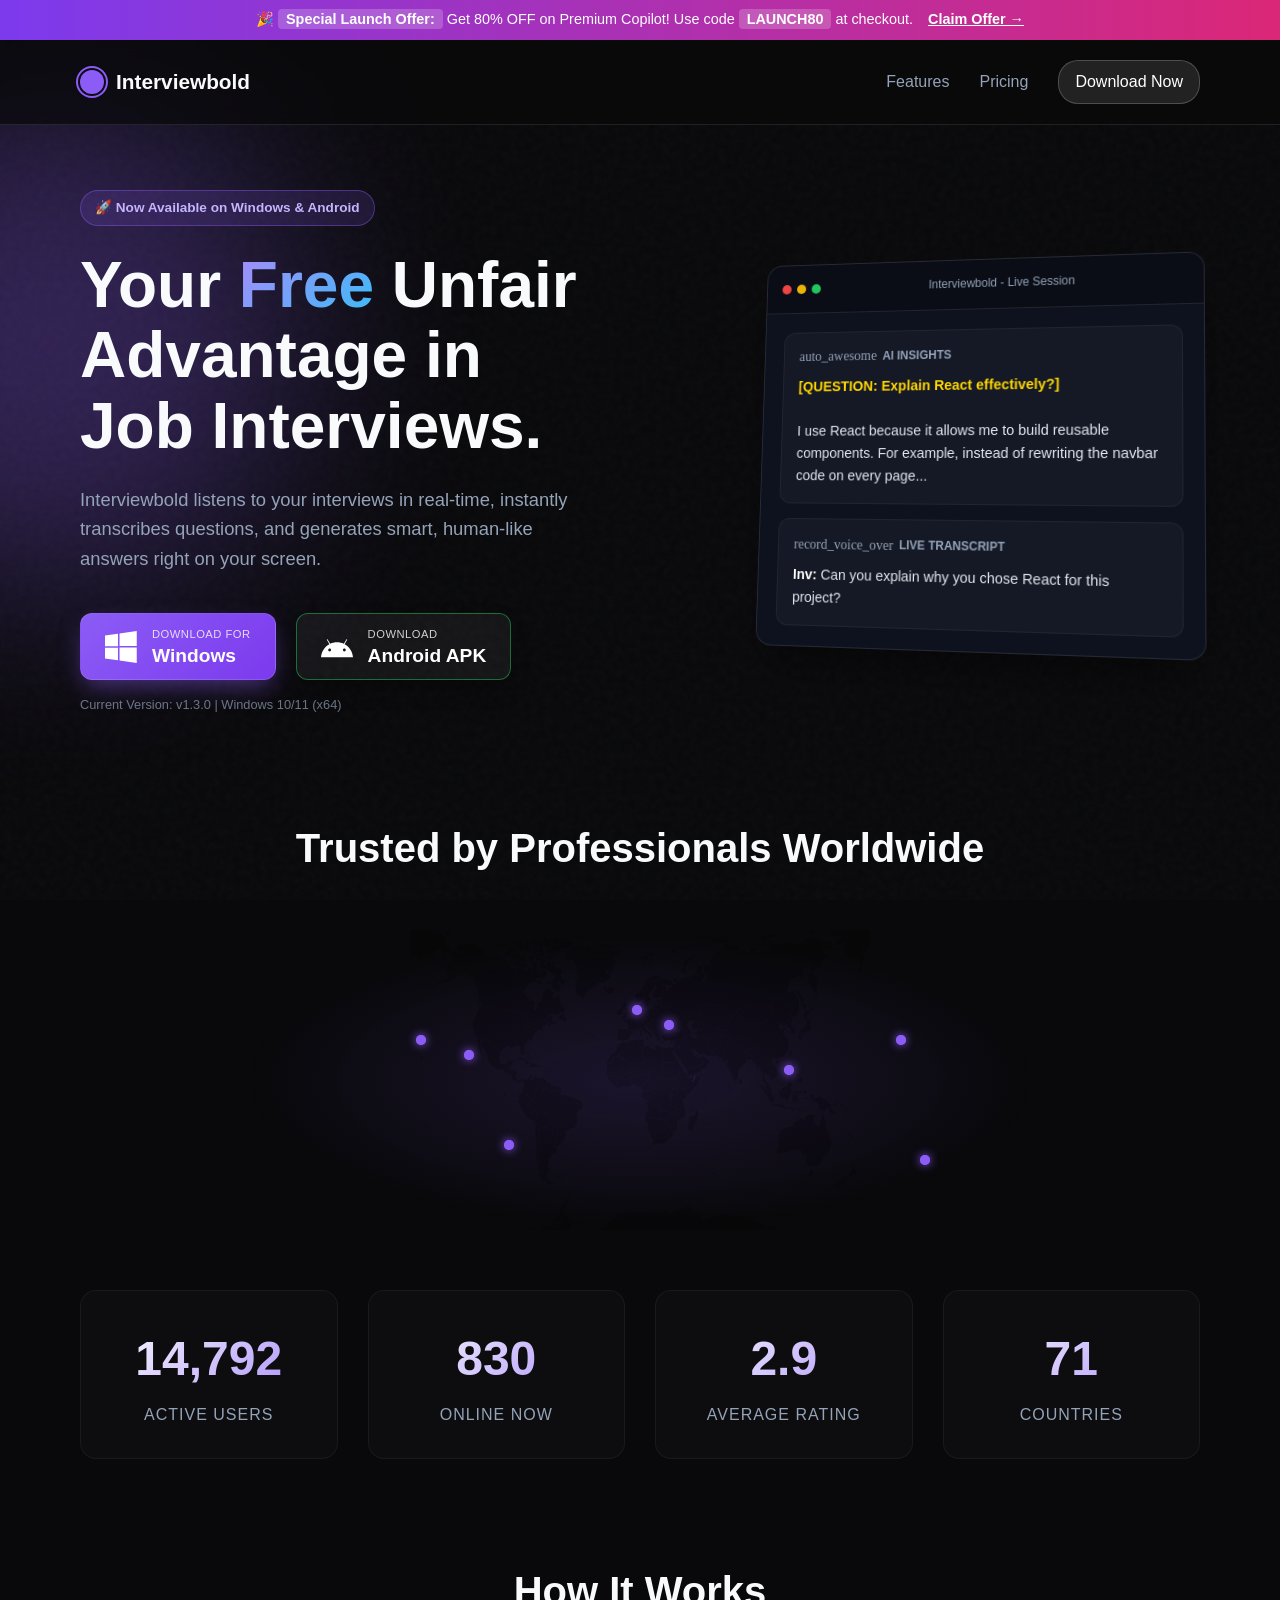
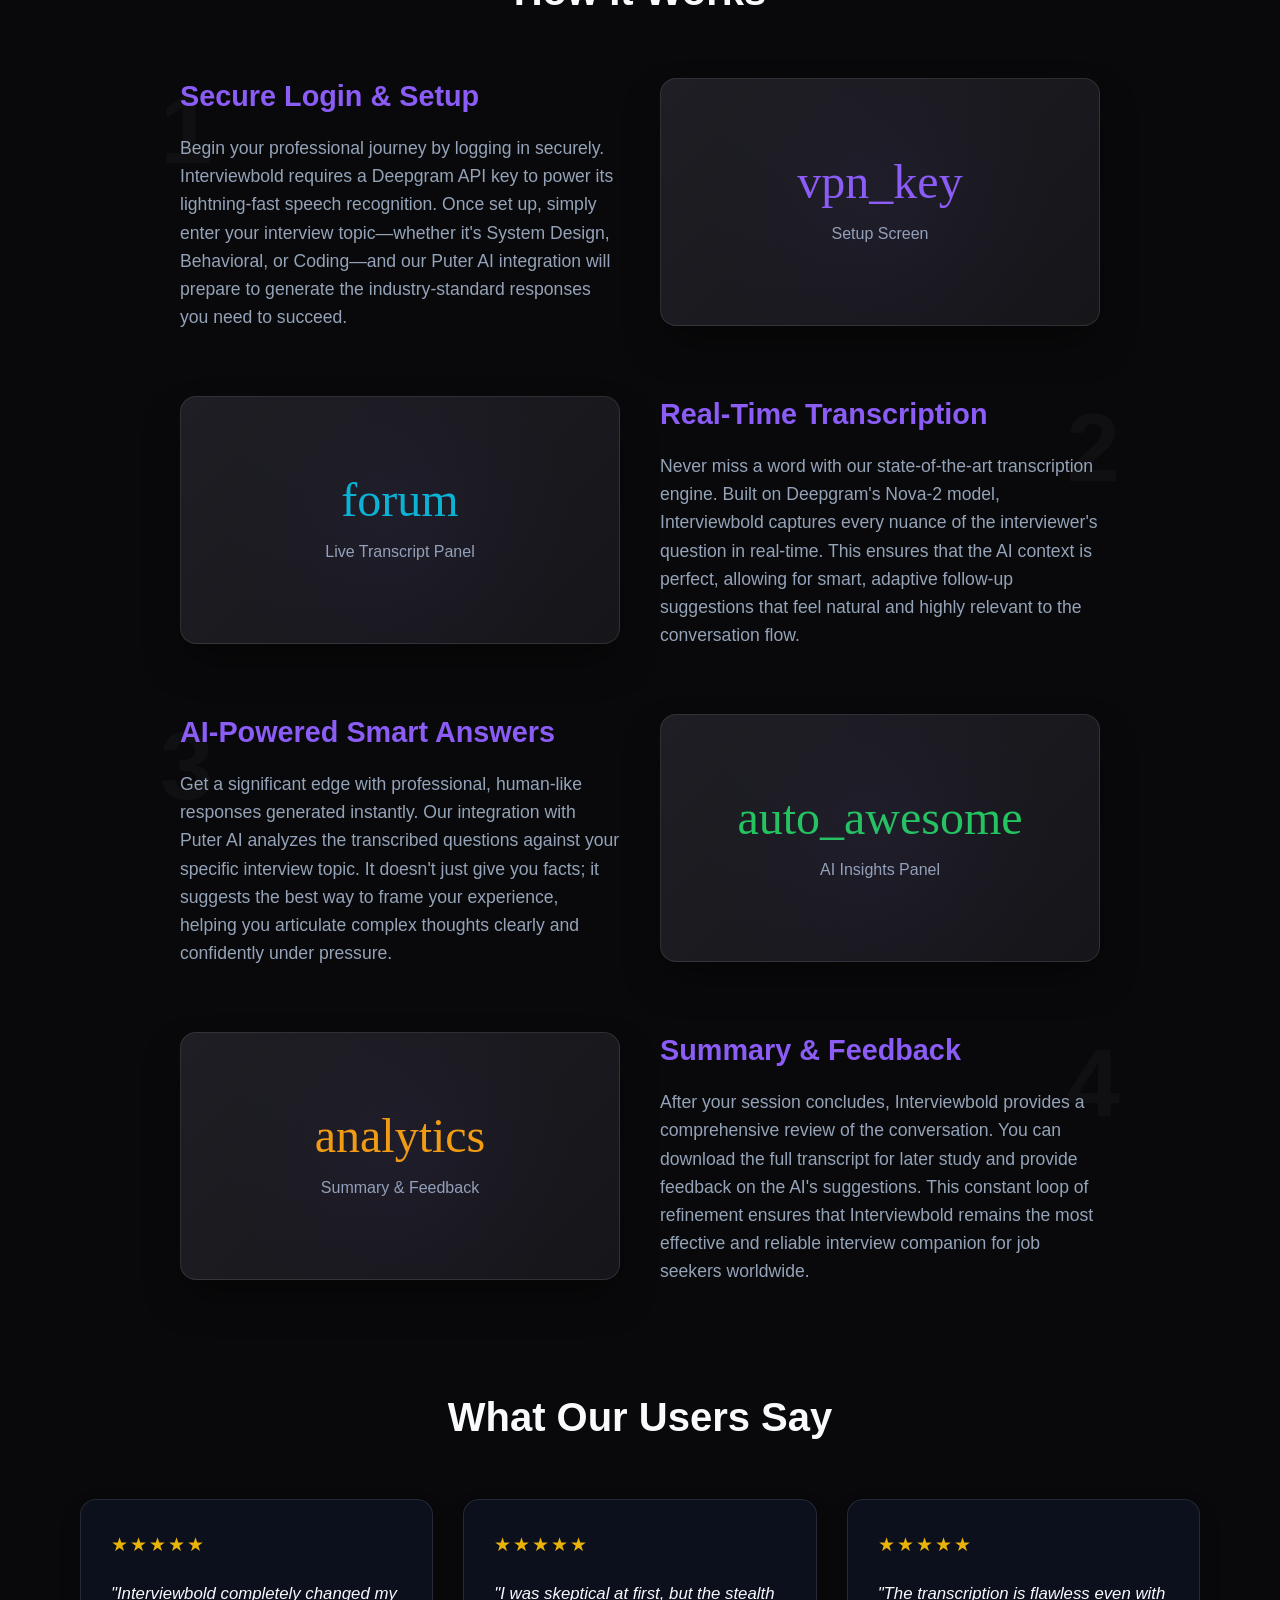
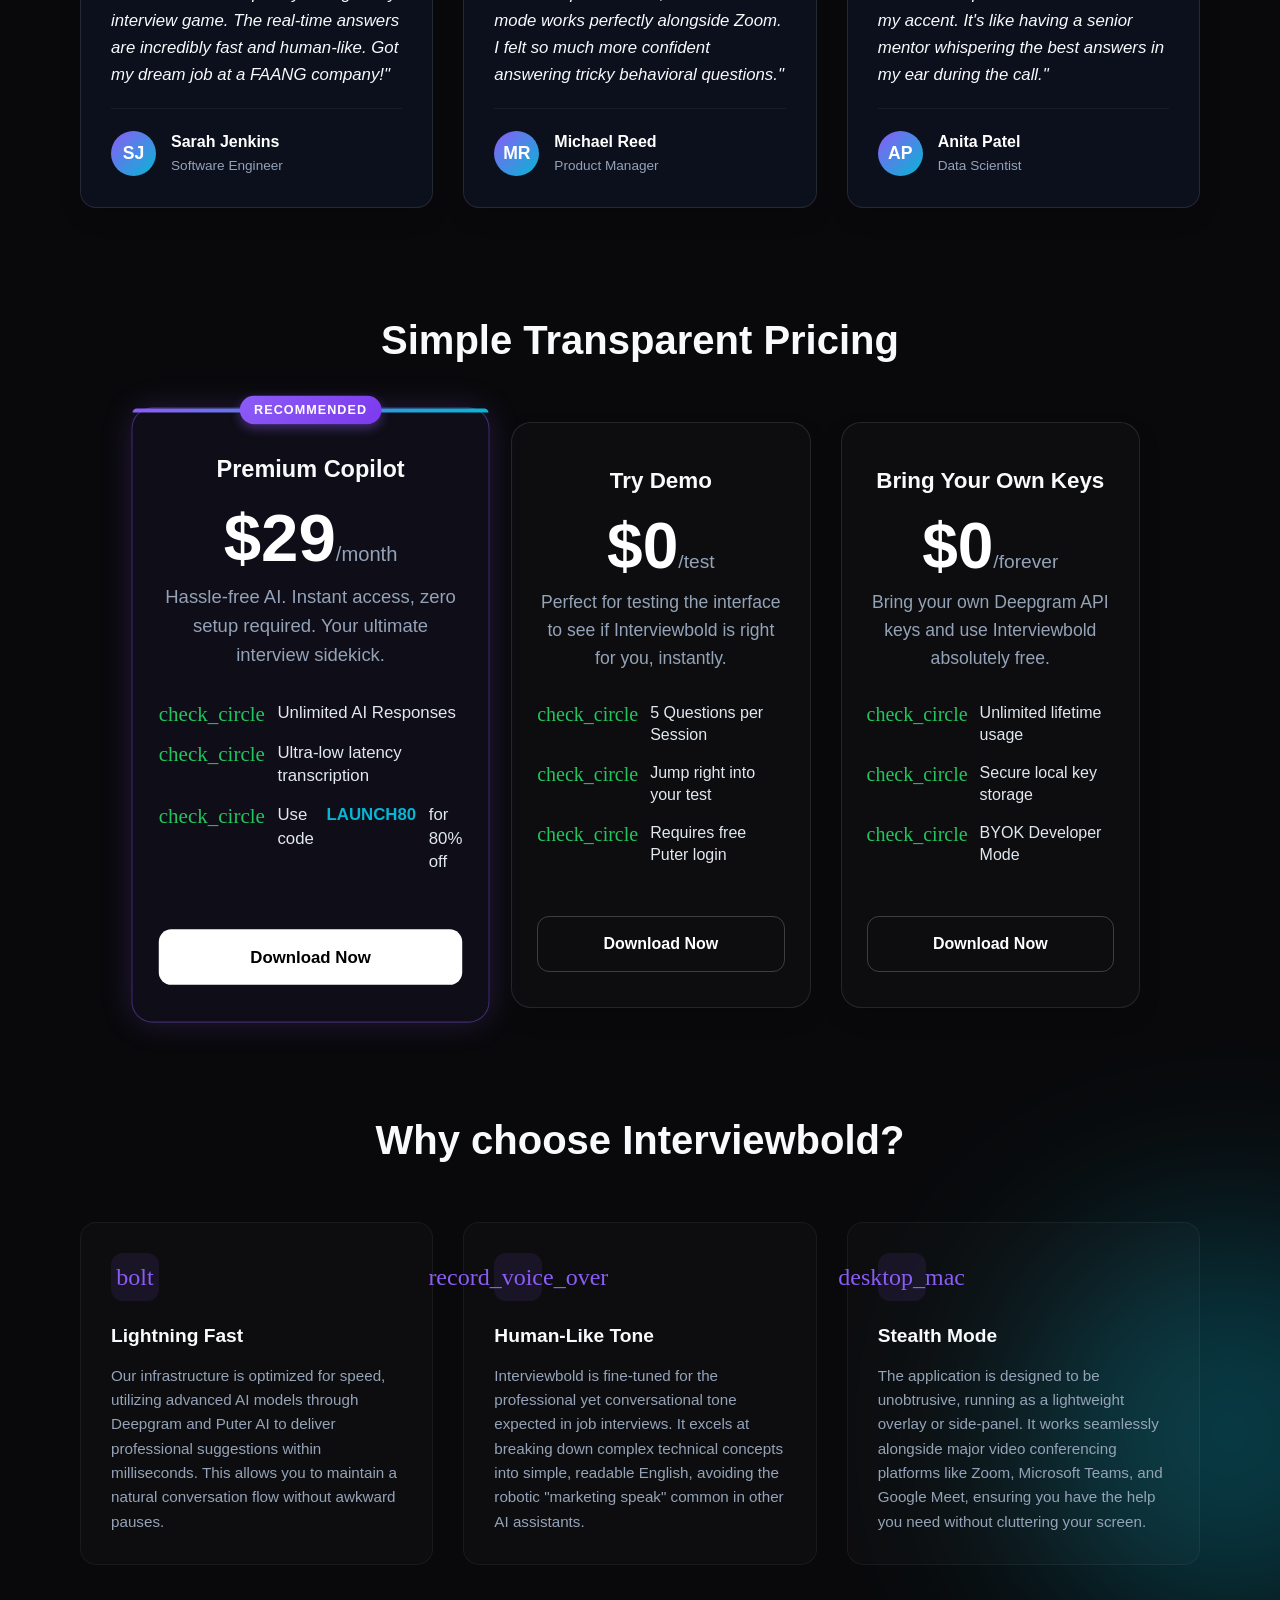
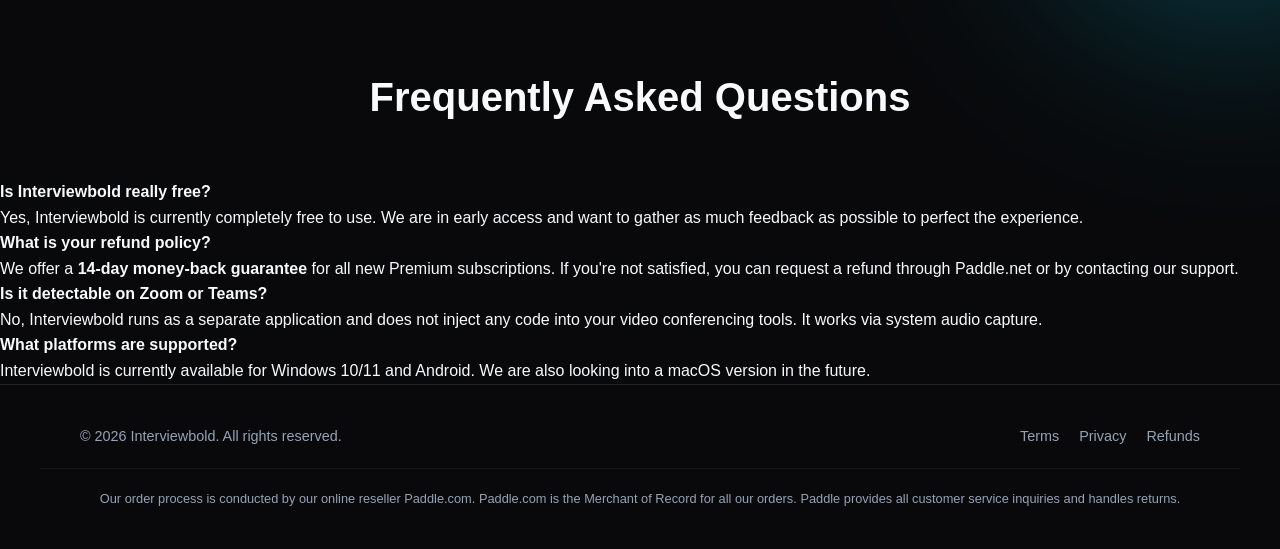
==== commit da03df37: "feat: add 80% off promo banner to top of landing page" ====
--- a/index.html
+++ b/index.html
@@ -75,6 +75,12 @@
 </head>
 
 <body>
+    <!-- Promo Banner -->
+    <div class="promo-banner">
+        <span>🎉 <strong>Special Launch Offer:</strong> Get 80% OFF on Premium Copilot! Use code <strong>LAUNCH80</strong> at checkout.</span>
+        <a href="#pricing">Claim Offer &rarr;</a>
+    </div>
+
     <!-- Background Effects -->
     <div class="ambient-glow glow-1"></div>
     <div class="ambient-glow glow-2"></div>
--- a/style.css
+++ b/style.css
@@ -63,6 +63,44 @@
     z-index: -1;
 }
 
+/* Promo Banner */
+.promo-banner {
+    position: fixed;
+    top: 0;
+    left: 0;
+    width: 100%;
+    height: 40px;
+    background: linear-gradient(90deg, #7c3aed 0%, #db2777 100%);
+    color: white;
+    display: flex;
+    align-items: center;
+    justify-content: center;
+    gap: 15px;
+    z-index: 1001;
+    font-size: 0.9rem;
+    font-weight: 500;
+}
+
+.promo-banner strong {
+    background: rgba(255, 255, 255, 0.2);
+    padding: 2px 8px;
+    border-radius: 4px;
+    font-family: inherit;
+    font-weight: 700;
+}
+
+.promo-banner a {
+    color: white;
+    text-decoration: underline;
+    font-weight: 700;
+}
+
+.promo-banner a:hover {
+    text-decoration: none;
+    opacity: 0.9;
+}
+
+
 /* Navbar */
 .navbar {
     padding: 20px 0;
@@ -70,7 +108,7 @@
     background: rgba(9, 9, 11, 0.7);
     backdrop-filter: blur(10px);
     position: fixed;
-    top: 0;
+    top: 40px;
     width: 100%;
     z-index: 100;
 }
@@ -149,7 +187,7 @@
 /* Hero Section */
 .hero {
     max-width: 1200px;
-    margin: 150px auto 100px;
+    margin: 190px auto 100px;
     padding: 0 40px;
     display: flex;
     align-items: center;
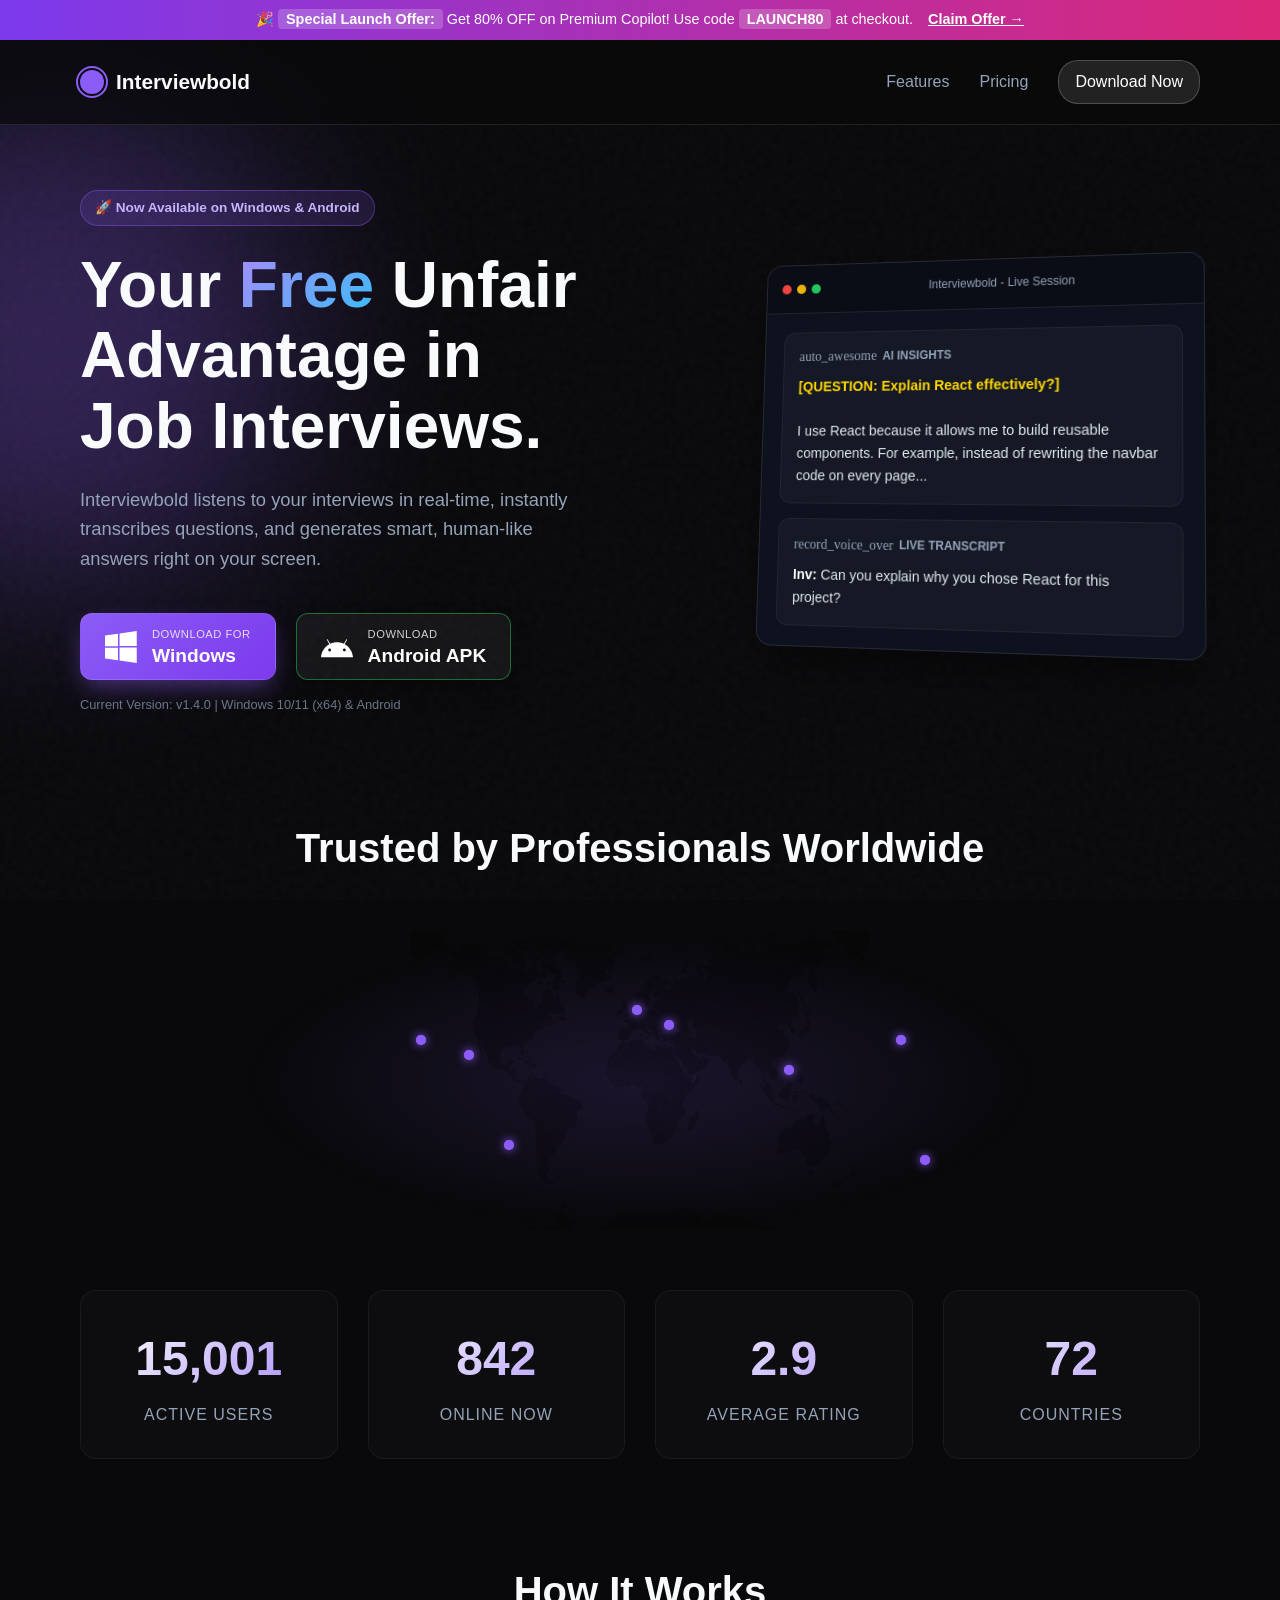
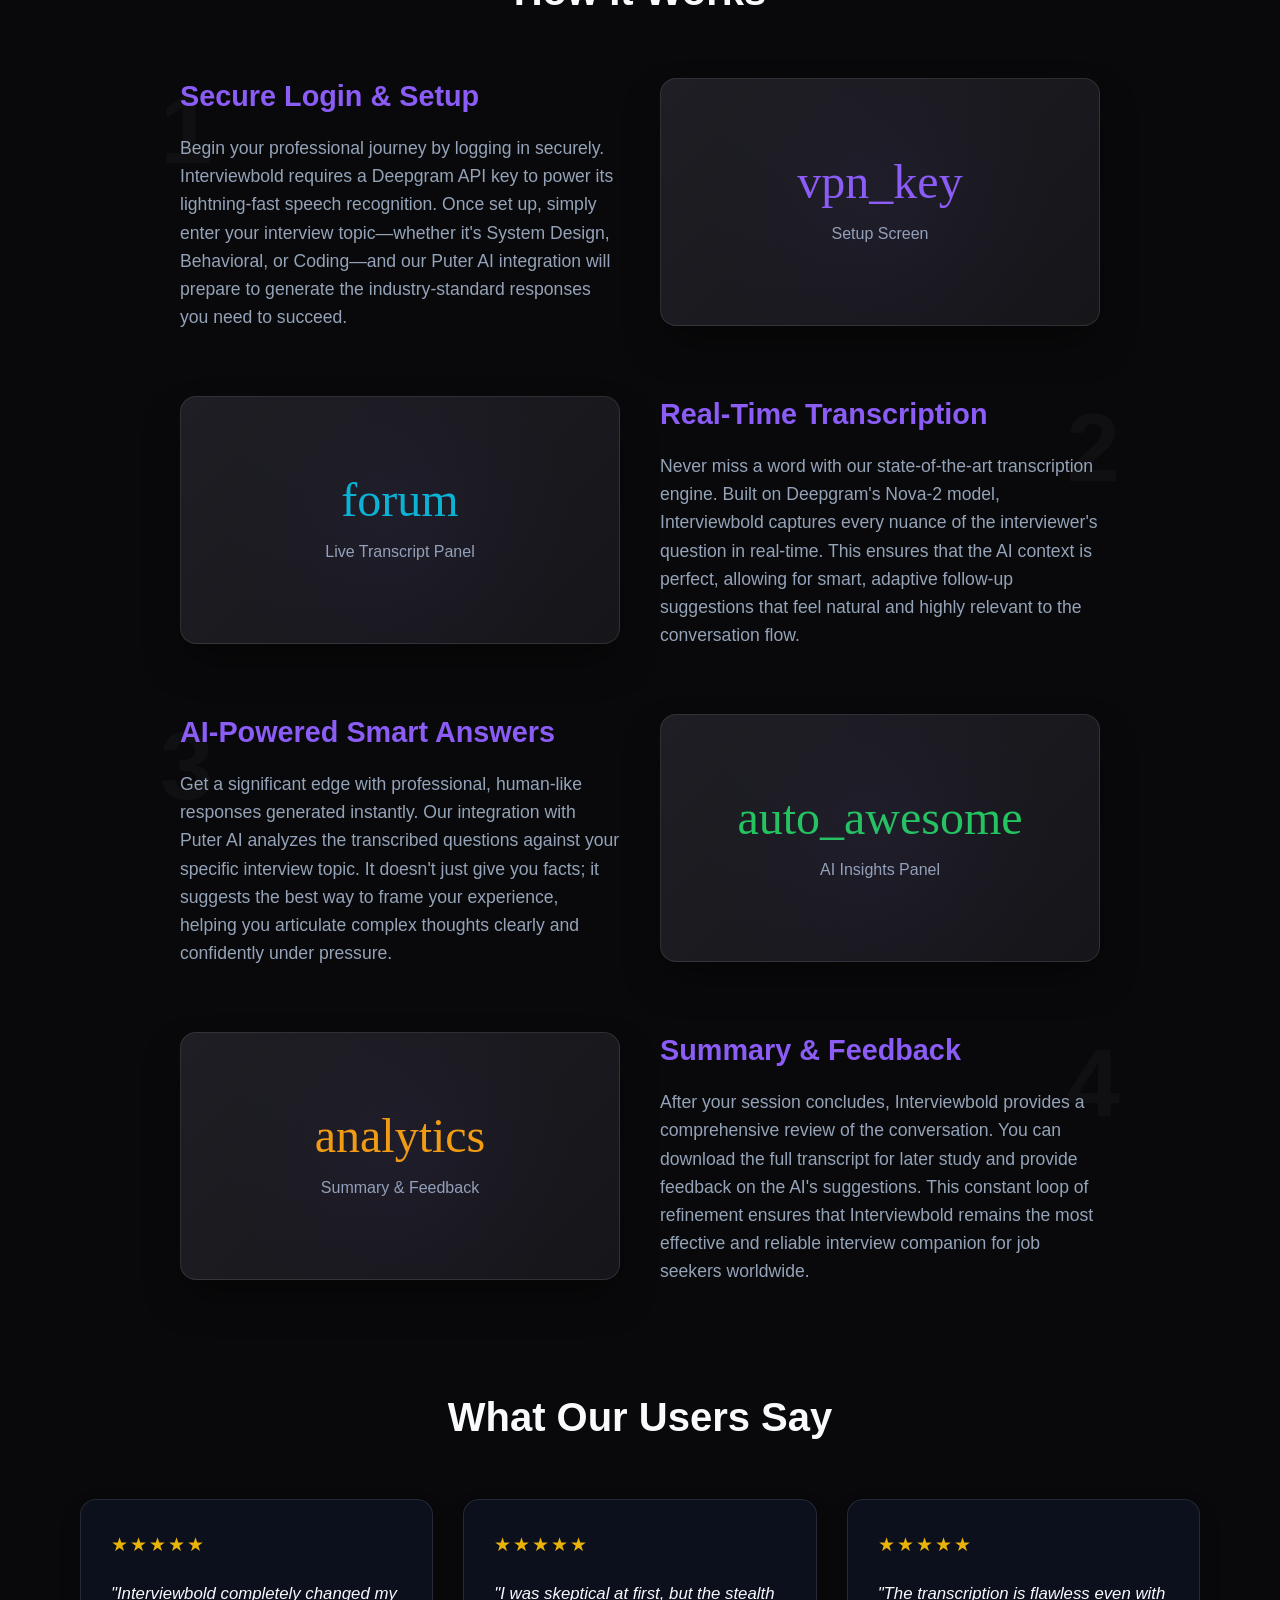
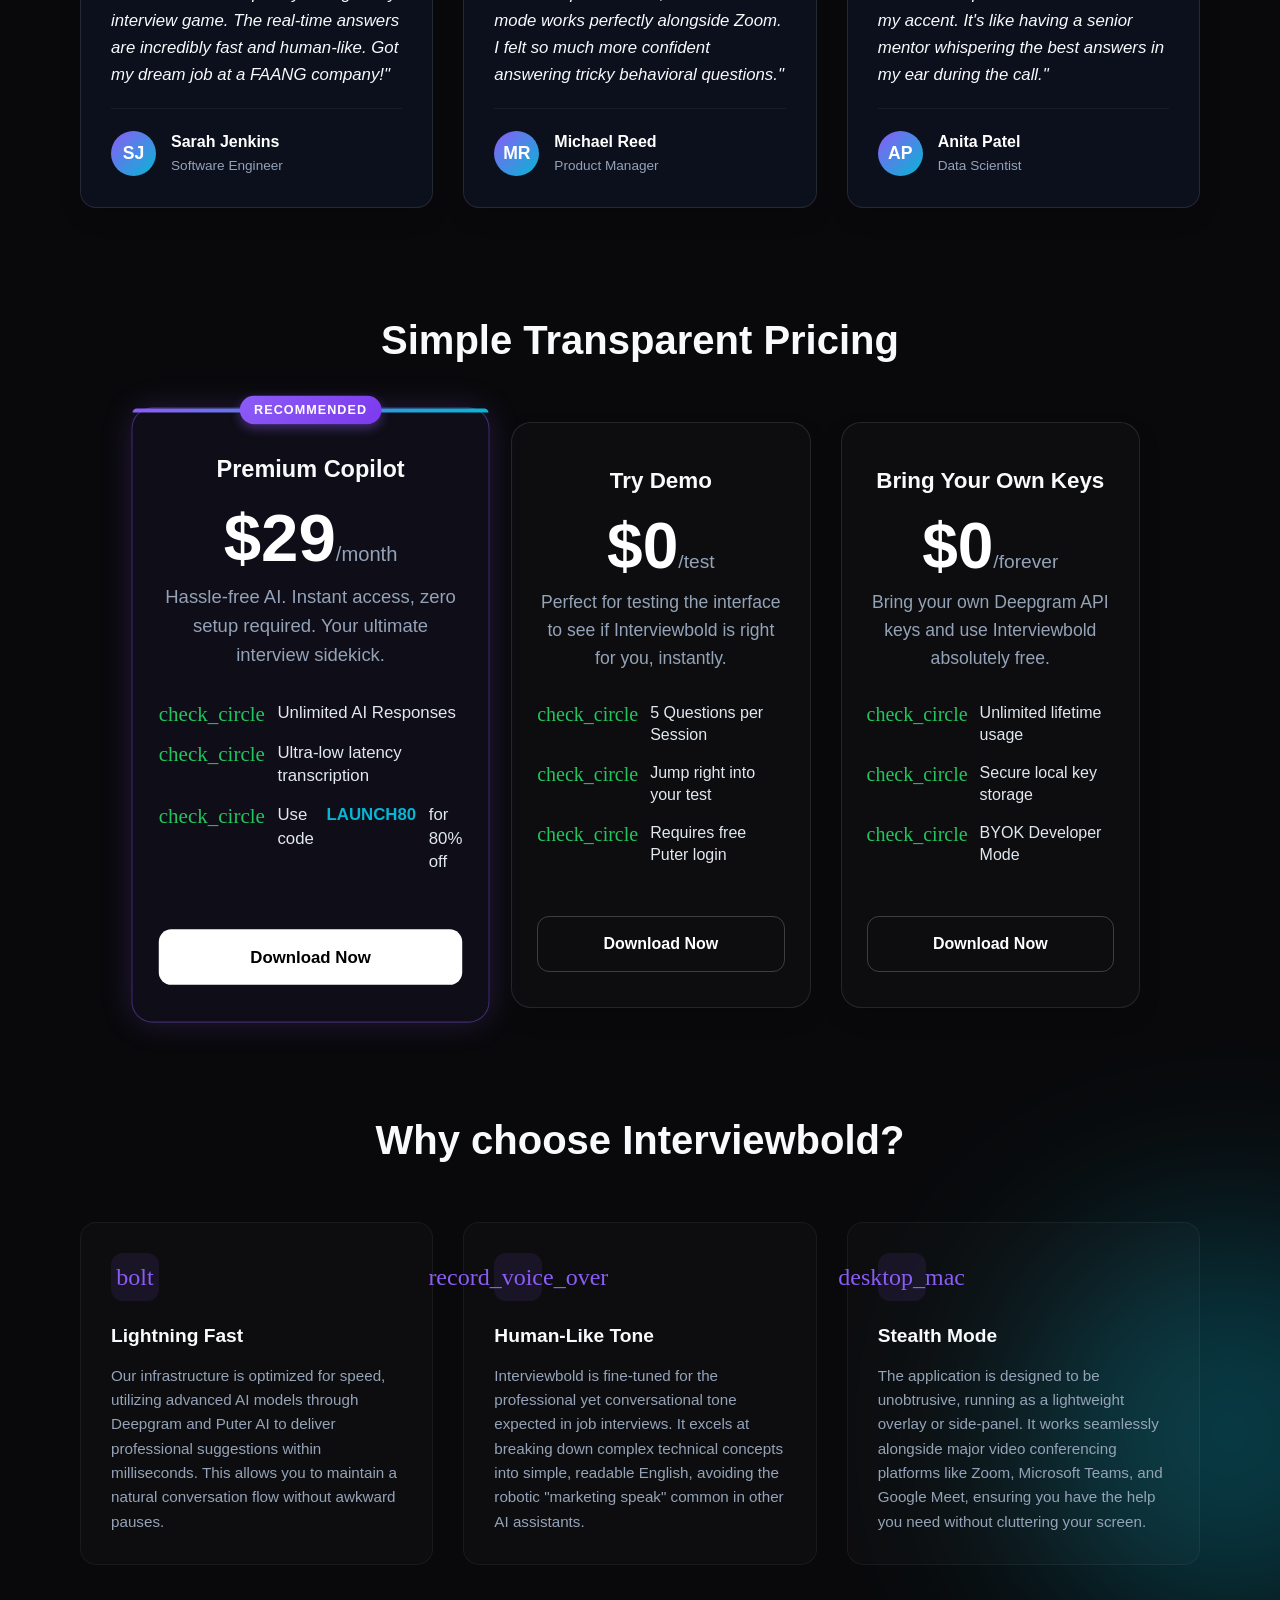
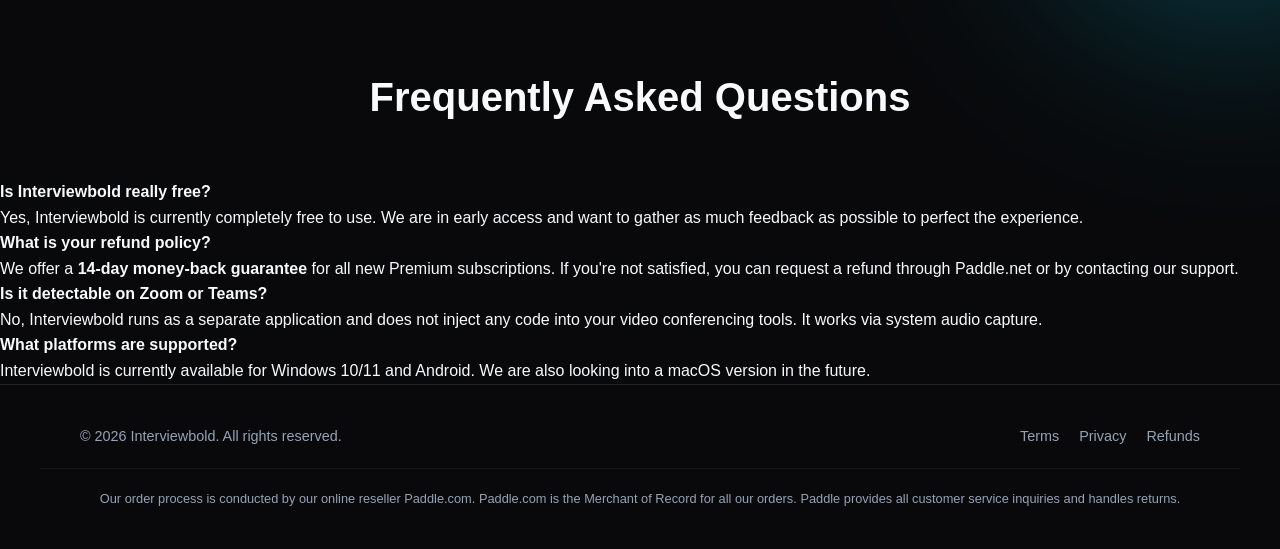
==== commit 3a89960f: "feat: update download links to v1.4.0 for Windows and Android" ====
--- a/index.html
+++ b/index.html
@@ -113,7 +113,7 @@
 
                 <div class="cta-group" id="download">
                     <!-- Windows Download Button -->
-                    <a href="https://github.com/ayushmanparchoria16/wakeup_website/releases/download/v1.0.0/WakeupAI-1.3.0-Setup.exe"
+                    <a href="https://github.com/ayushmanparchoria16/wakeup_website/releases/download/v1.4.0/interviewbold-1.4.0-Setup.exe"
                         class="primary-btn windows-btn">
                         <svg viewBox="0 0 88 88" class="icon-windows" xmlns="http://www.w3.org/2000/svg" role="img" aria-label="Windows Logo">
                             <path
@@ -127,7 +127,7 @@
                     </a>
 
                     <!-- Android Download / Direct APK -->
-                    <a href="https://github.com/ayushmanparchoria16/wakeup_website/releases/download/v1.0.0/WakeupAI-1.1.0.apk"
+                    <a href="https://github.com/ayushmanparchoria16/wakeup_website/releases/download/v1.4.0/interviewbold-1.4.0-Setup.apk"
                         class="secondary-btn android-btn">
                         <svg viewBox="0 0 24 24" class="icon-android" xmlns="http://www.w3.org/2000/svg" role="img" aria-label="Android Logo">
                             <path
@@ -140,7 +140,7 @@
                         </div>
                     </a>
                 </div>
-                <div class="version-info">Current Version: v1.3.0 | Windows 10/11 (x64)</div>
+                <div class="version-info">Current Version: v1.4.0 | Windows 10/11 (x64) &amp; Android</div>
             </div>
 
             <div class="hero-image-wrapper">
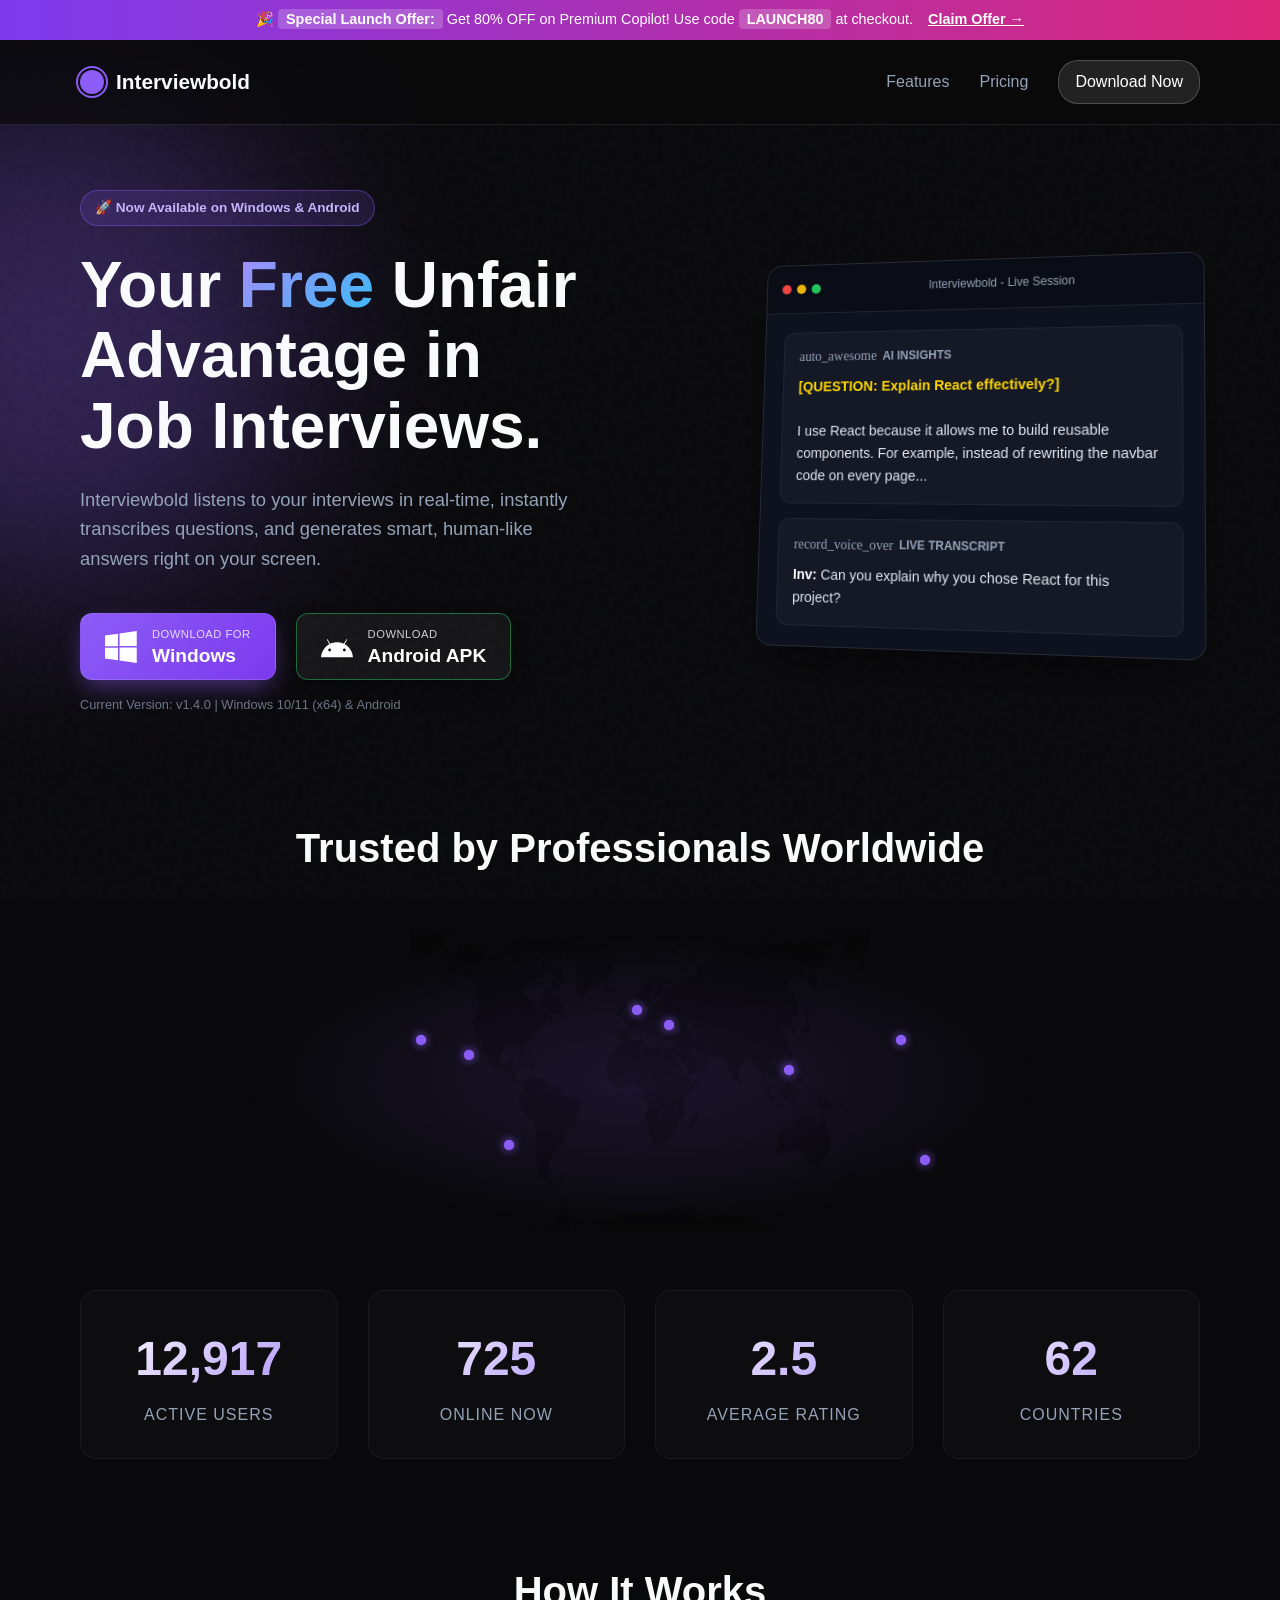
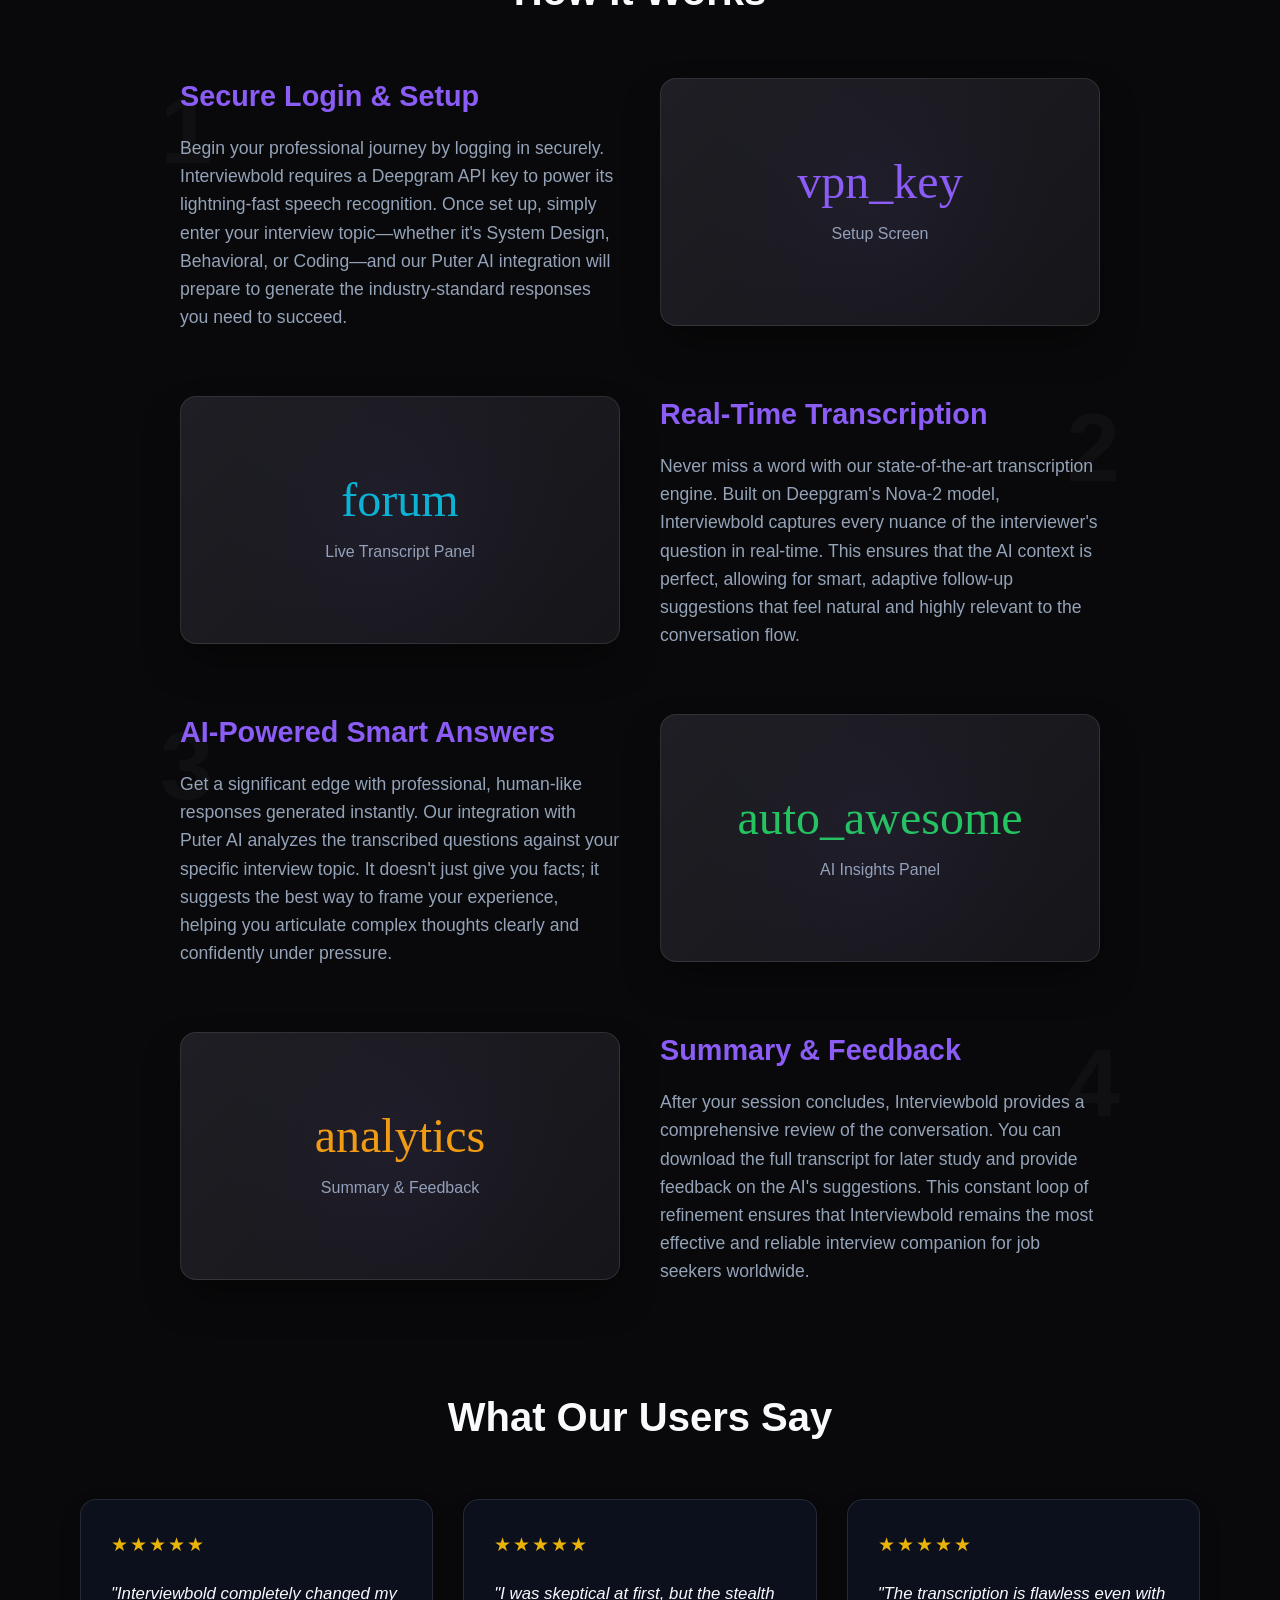
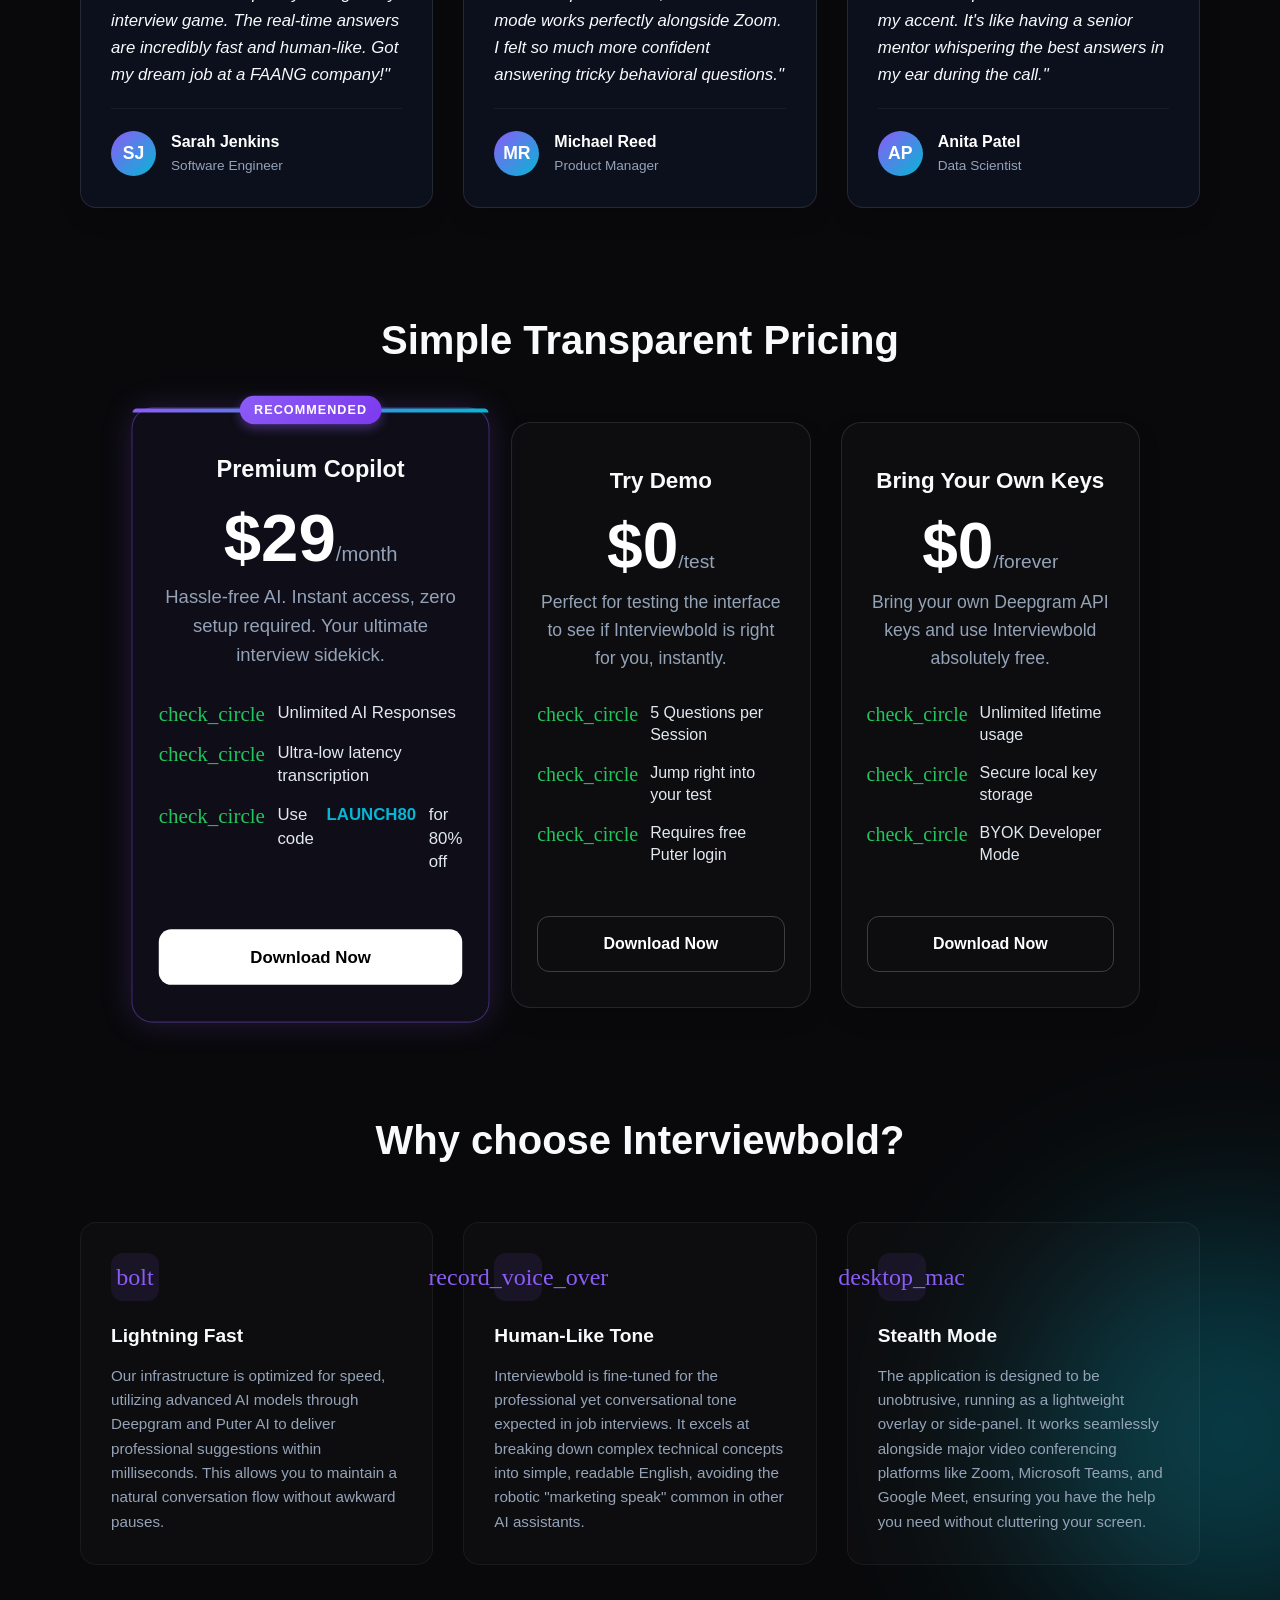
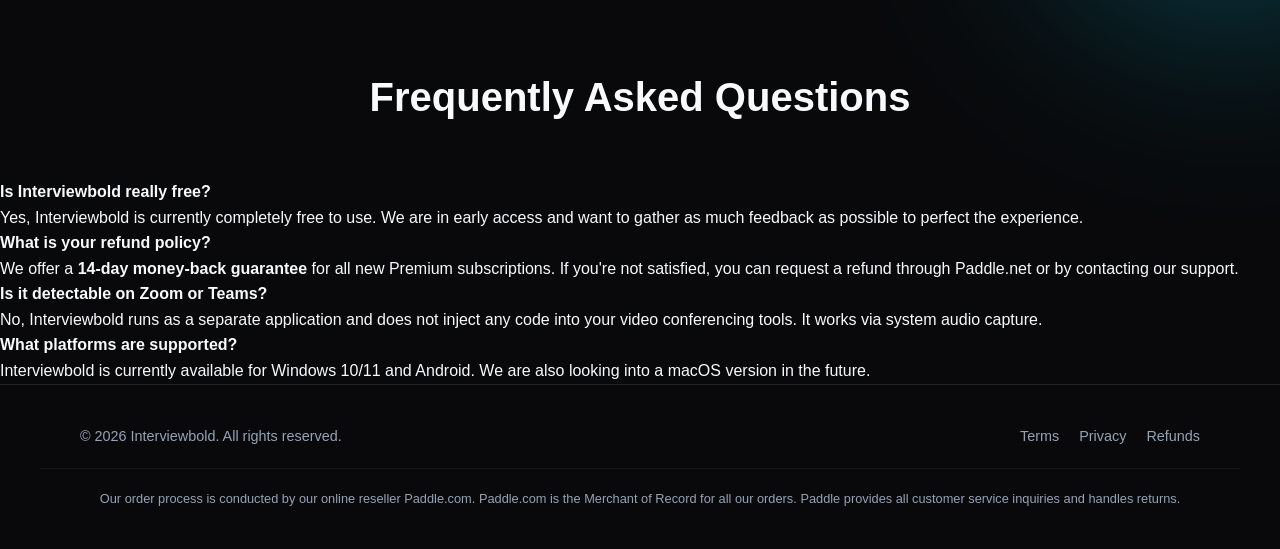
==== commit f776b751: "fix: correct download URLs to v1.0.0 tag with proper filenames" ====
--- a/index.html
+++ b/index.html
@@ -113,7 +113,7 @@
 
                 <div class="cta-group" id="download">
                     <!-- Windows Download Button -->
-                    <a href="https://github.com/ayushmanparchoria16/wakeup_website/releases/download/v1.4.0/interviewbold-1.4.0-Setup.exe"
+                    <a href="https://github.com/ayushmanparchoria16/wakeup_website/releases/download/v1.0.0/interviewbold-1.4.0.Setup.exe"
                         class="primary-btn windows-btn">
                         <svg viewBox="0 0 88 88" class="icon-windows" xmlns="http://www.w3.org/2000/svg" role="img" aria-label="Windows Logo">
                             <path
@@ -127,7 +127,7 @@
                     </a>
 
                     <!-- Android Download / Direct APK -->
-                    <a href="https://github.com/ayushmanparchoria16/wakeup_website/releases/download/v1.4.0/interviewbold-1.4.0-Setup.apk"
+                    <a href="https://github.com/ayushmanparchoria16/wakeup_website/releases/download/v1.0.0/interviewbold-1.4.0.Setup.apk"
                         class="secondary-btn android-btn">
                         <svg viewBox="0 0 24 24" class="icon-android" xmlns="http://www.w3.org/2000/svg" role="img" aria-label="Android Logo">
                             <path
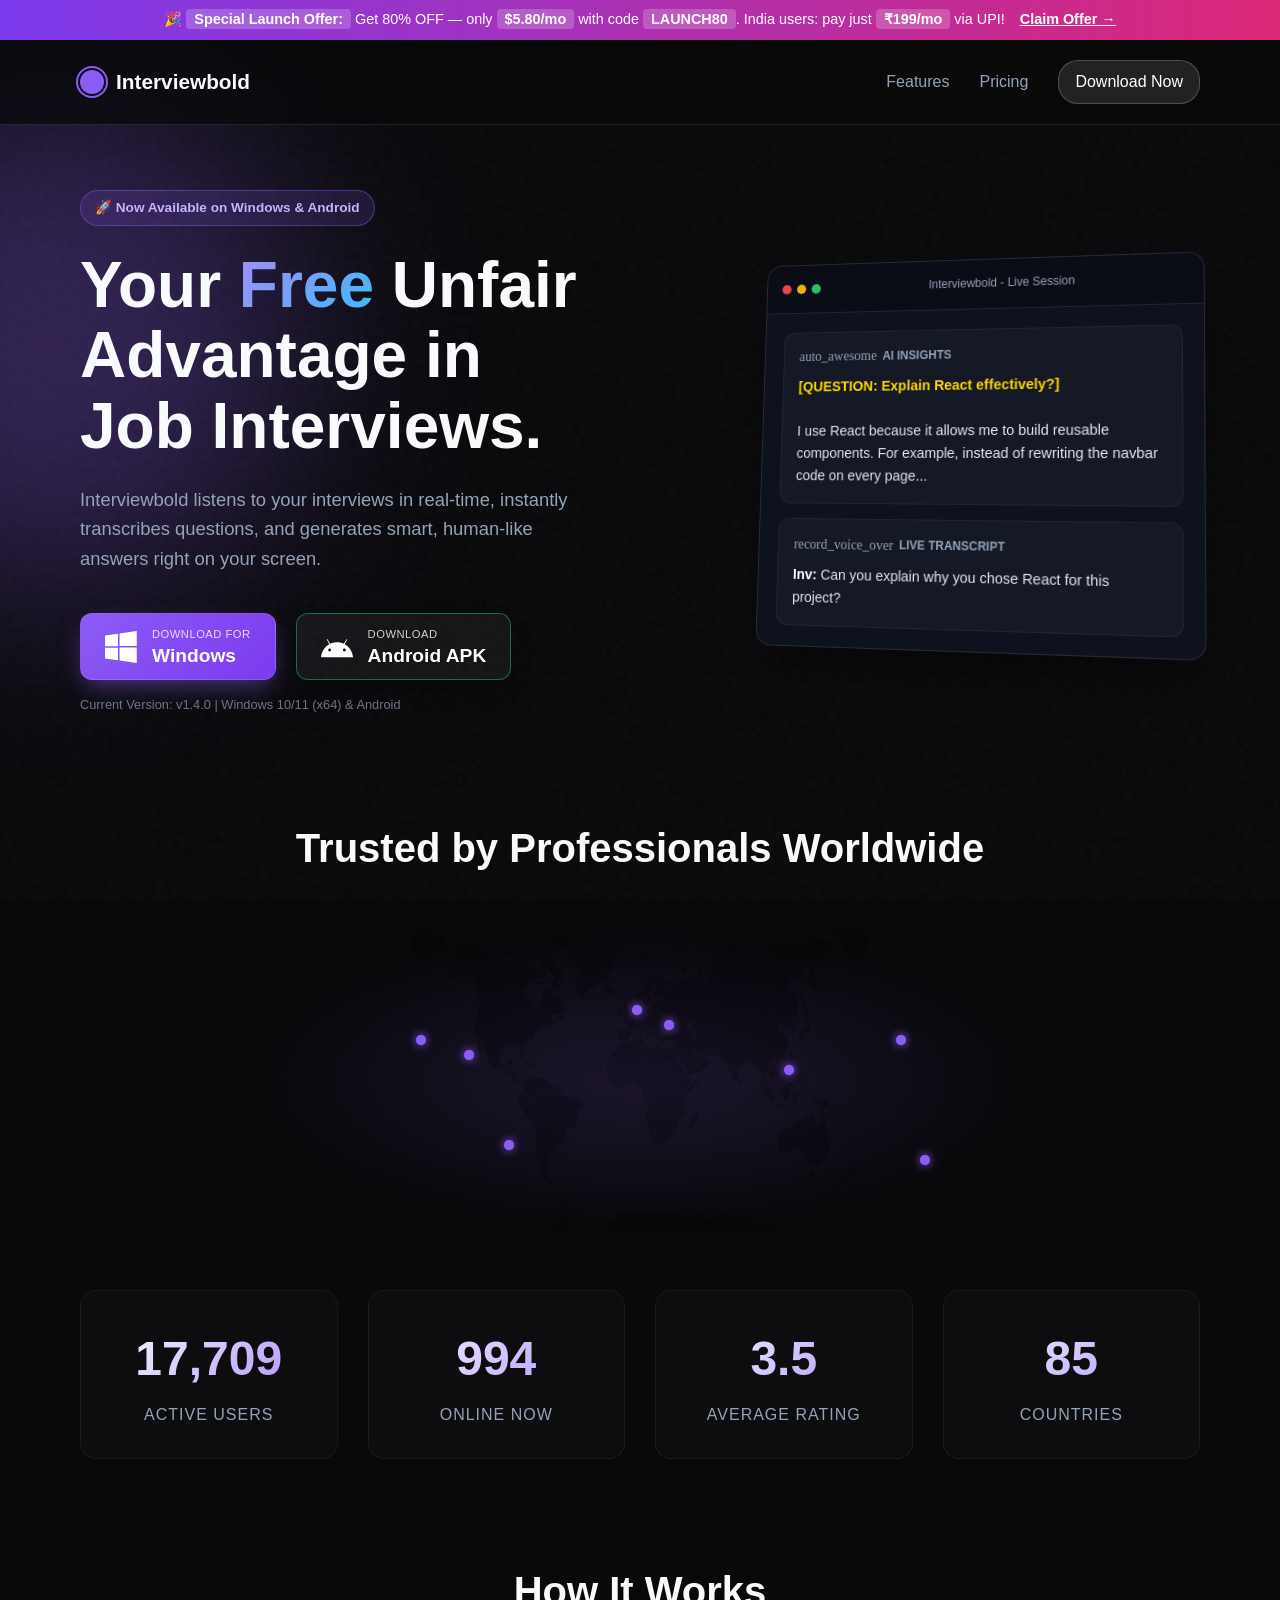
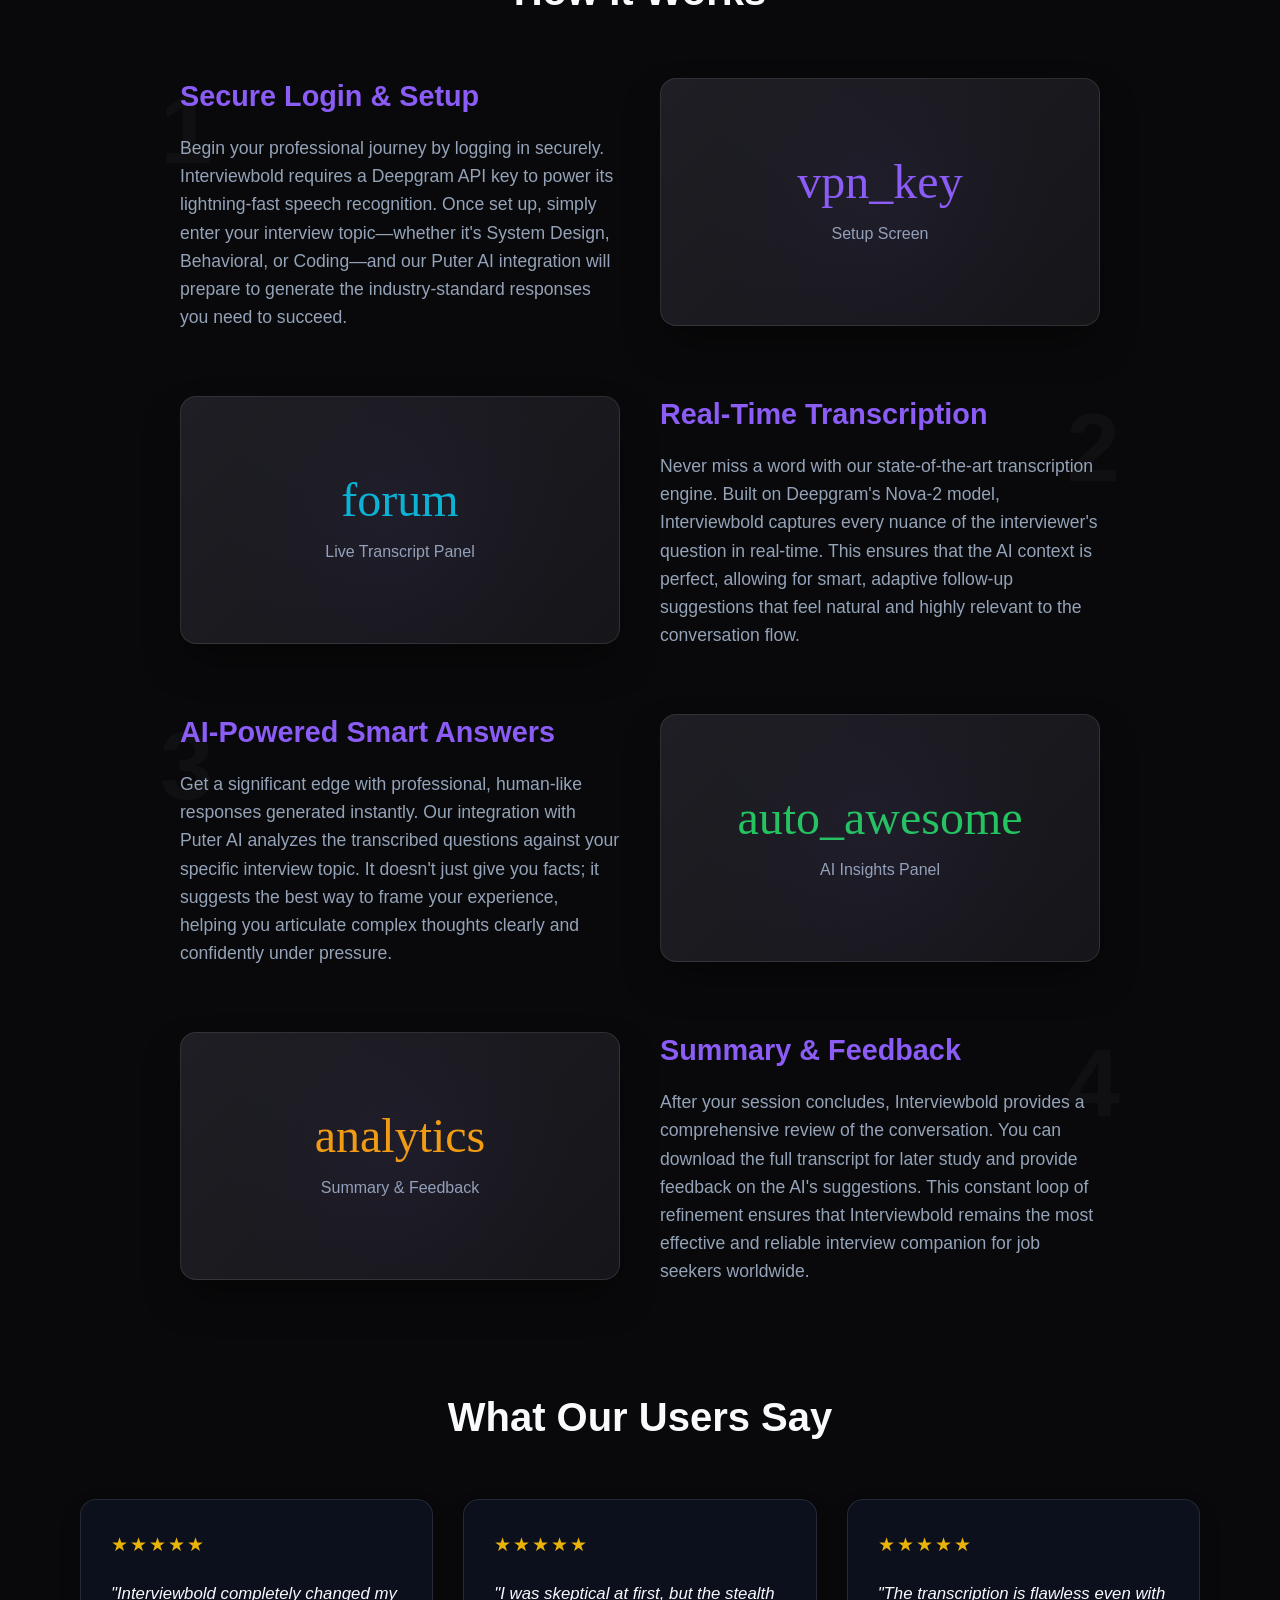
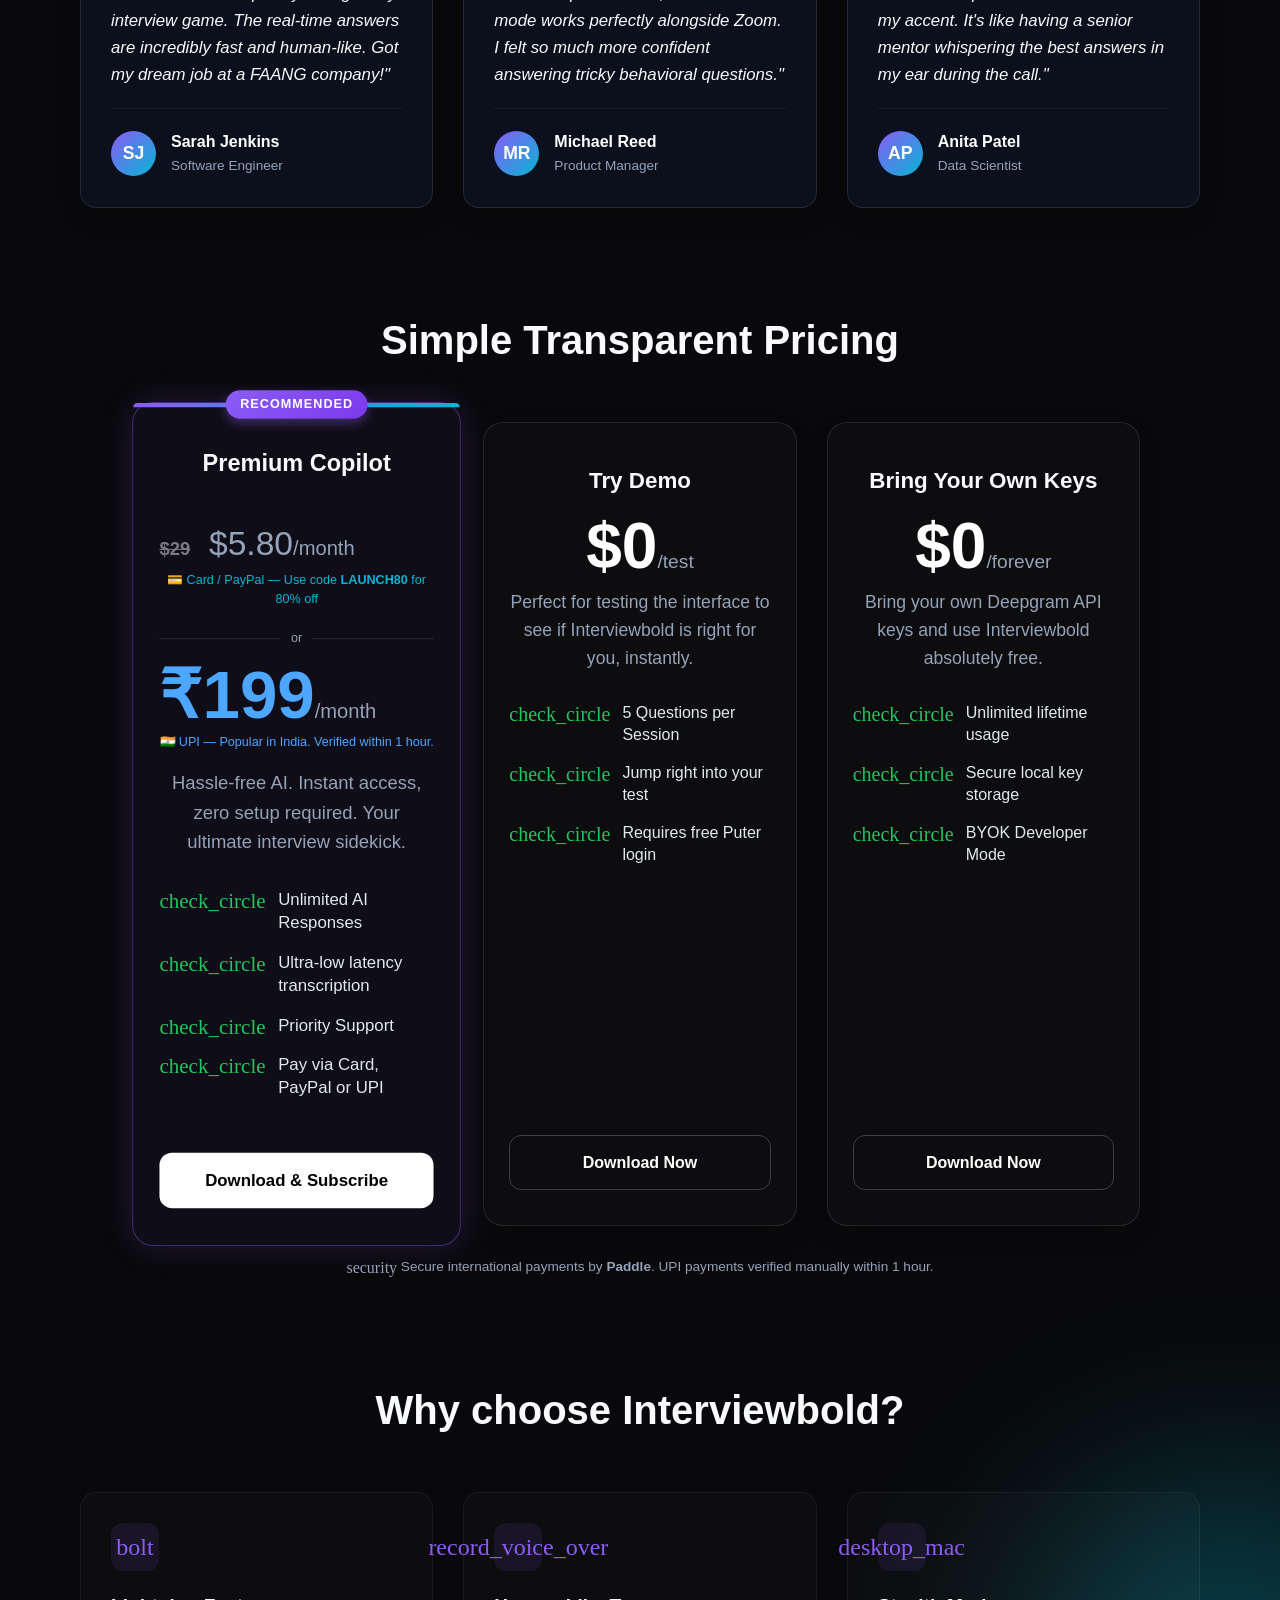
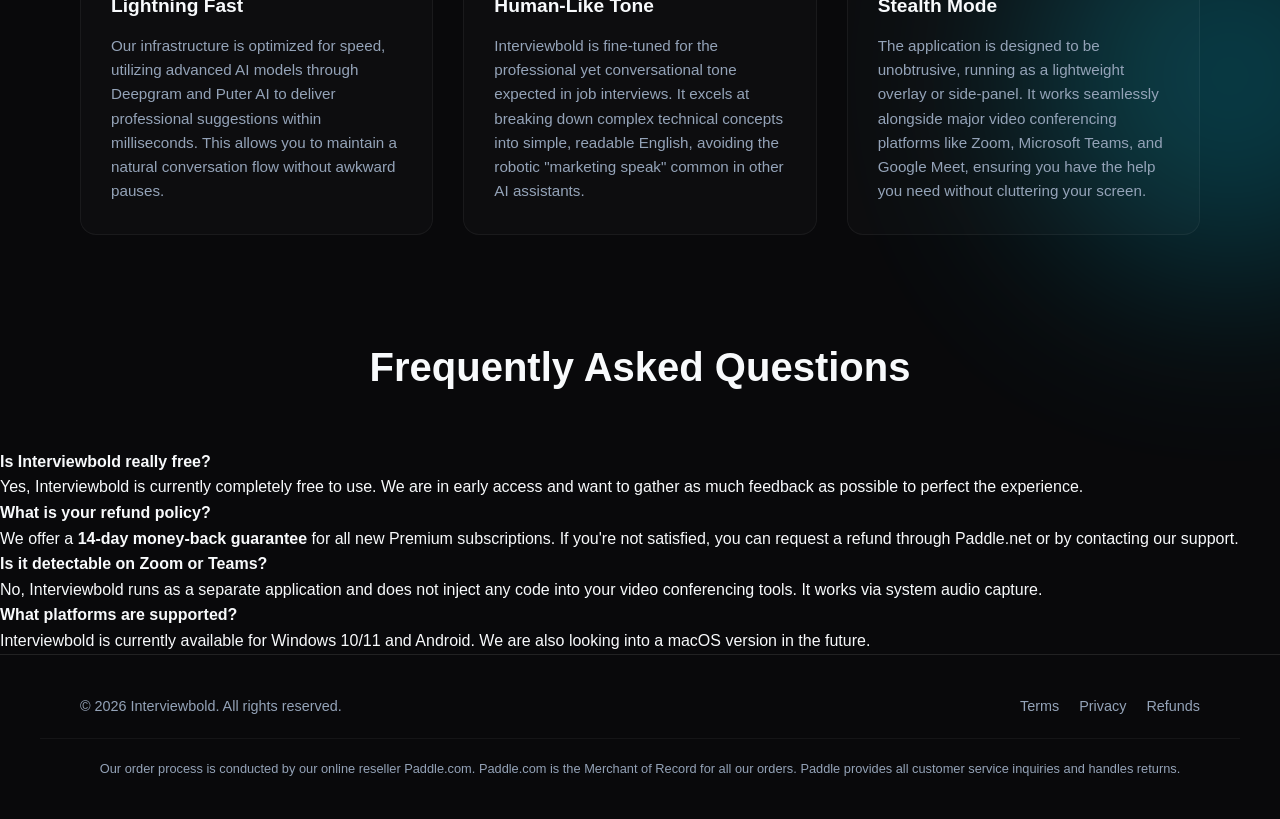
==== commit 0522a106: "feat: update pricing to show USD 5.80/mo with LAUNCH80 and INR 199/mo UPI option on landing page and" ====
--- a/index.html
+++ b/index.html
@@ -77,7 +77,7 @@
 <body>
     <!-- Promo Banner -->
     <div class="promo-banner">
-        <span>🎉 <strong>Special Launch Offer:</strong> Get 80% OFF on Premium Copilot! Use code <strong>LAUNCH80</strong> at checkout.</span>
+        <span>🎉 <strong>Special Launch Offer:</strong> Get 80% OFF — only <strong>$5.80/mo</strong> with code <strong>LAUNCH80</strong>. India users: pay just <strong>₹199/mo</strong> via UPI!</span>
         <a href="#pricing">Claim Offer &rarr;</a>
     </div>
 
@@ -325,20 +325,44 @@
         <section id="pricing" class="pricing">
             <h2 class="section-title">Simple Transparent Pricing</h2>
             <div class="pricing-grid">
-                
+
                 <!-- Premium Tier -->
                 <div class="pricing-card premium-tier">
                     <div class="pricing-badge">RECOMMENDED</div>
                     <h3>Premium Copilot</h3>
-                    <div class="price">$29<span>/month</span></div>
+
+                    <!-- International pricing -->
+                    <div style="margin-bottom: 6px;">
+                        <div style="display:flex; align-items:baseline; gap:8px; flex-wrap:wrap;">
+                            <div class="price" style="margin:0;"><s style="opacity:0.45; font-size:1.1rem;">$29</s> <span style="font-size:2rem;">$5.80</span><span>/month</span></div>
+                        </div>
+                        <div style="font-size:0.75rem; color:var(--accent); margin-top:4px;">💳 Card / PayPal &mdash; Use code <strong>LAUNCH80</strong> for 80% off</div>
+                    </div>
+
+                    <!-- Divider -->
+                    <div style="display:flex;align-items:center;gap:10px;margin:12px 0;">
+                        <div style="flex:1;height:1px;background:rgba(255,255,255,0.1);"></div>
+                        <span style="font-size:0.75rem;color:var(--text-muted);">or</span>
+                        <div style="flex:1;height:1px;background:rgba(255,255,255,0.1);"></div>
+                    </div>
+
+                    <!-- UPI India pricing -->
+                    <div style="margin-bottom: 14px;">
+                        <div style="display:flex;align-items:baseline;gap:8px;">
+                            <div class="price" style="margin:0; color:#4da6ff;">₹199<span>/month</span></div>
+                        </div>
+                        <div style="font-size:0.75rem; color:#4da6ff; margin-top:4px;">🇮🇳 UPI &mdash; Popular in India. Verified within 1 hour.</div>
+                    </div>
+
                     <p class="pricing-desc">Hassle-free AI. Instant access, zero setup required. Your ultimate interview sidekick.</p>
                     <ul class="pricing-features">
                         <li><span class="material-icons-round">check_circle</span> Unlimited AI Responses</li>
                         <li><span class="material-icons-round">check_circle</span> Ultra-low latency transcription</li>
-                        <li><span class="material-icons-round">check_circle</span> Use code <strong style="color:var(--accent);">LAUNCH80</strong> for 80% off</li>
+                        <li><span class="material-icons-round">check_circle</span> Priority Support</li>
+                        <li><span class="material-icons-round">check_circle</span> Pay via Card, PayPal or UPI</li>
                     </ul>
                     <div class="pricing-action">
-                        <a href="#download" class="nav-btn" style="display: block; text-align: center; width: 100%; border: none;">Download Now</a>
+                        <a href="#download" class="nav-btn" style="display: block; text-align: center; width: 100%; border: none;">Download &amp; Subscribe</a>
                     </div>
                 </div>
 
@@ -372,6 +396,9 @@
                     </div>
                 </div>
 
+            </div>
+            <div style="text-align: center; margin-top: 30px; color: var(--text-muted); font-size: 0.85rem;">
+                <span class="material-icons-round" style="font-size: 1rem; vertical-align: middle;">security</span> Secure international payments by <strong>Paddle</strong>. UPI payments verified manually within 1 hour.
             </div>
         </section>
 
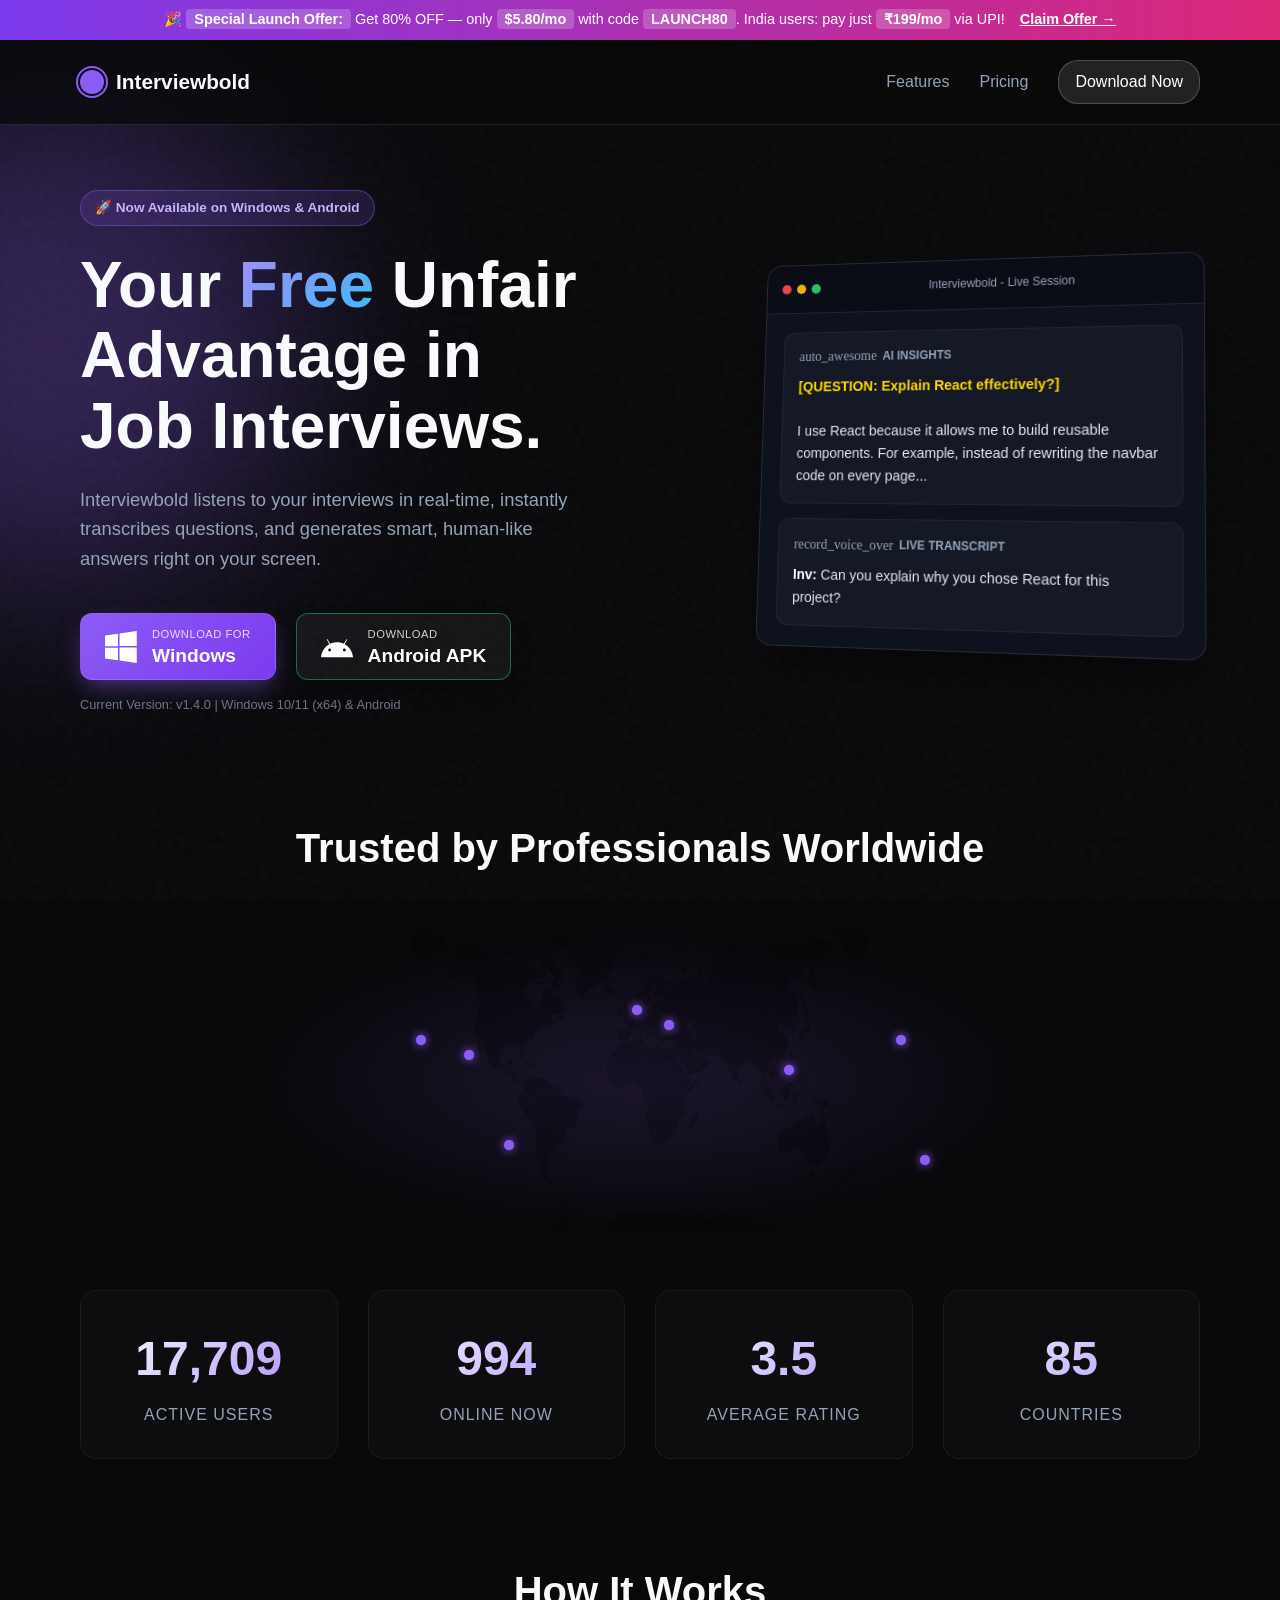
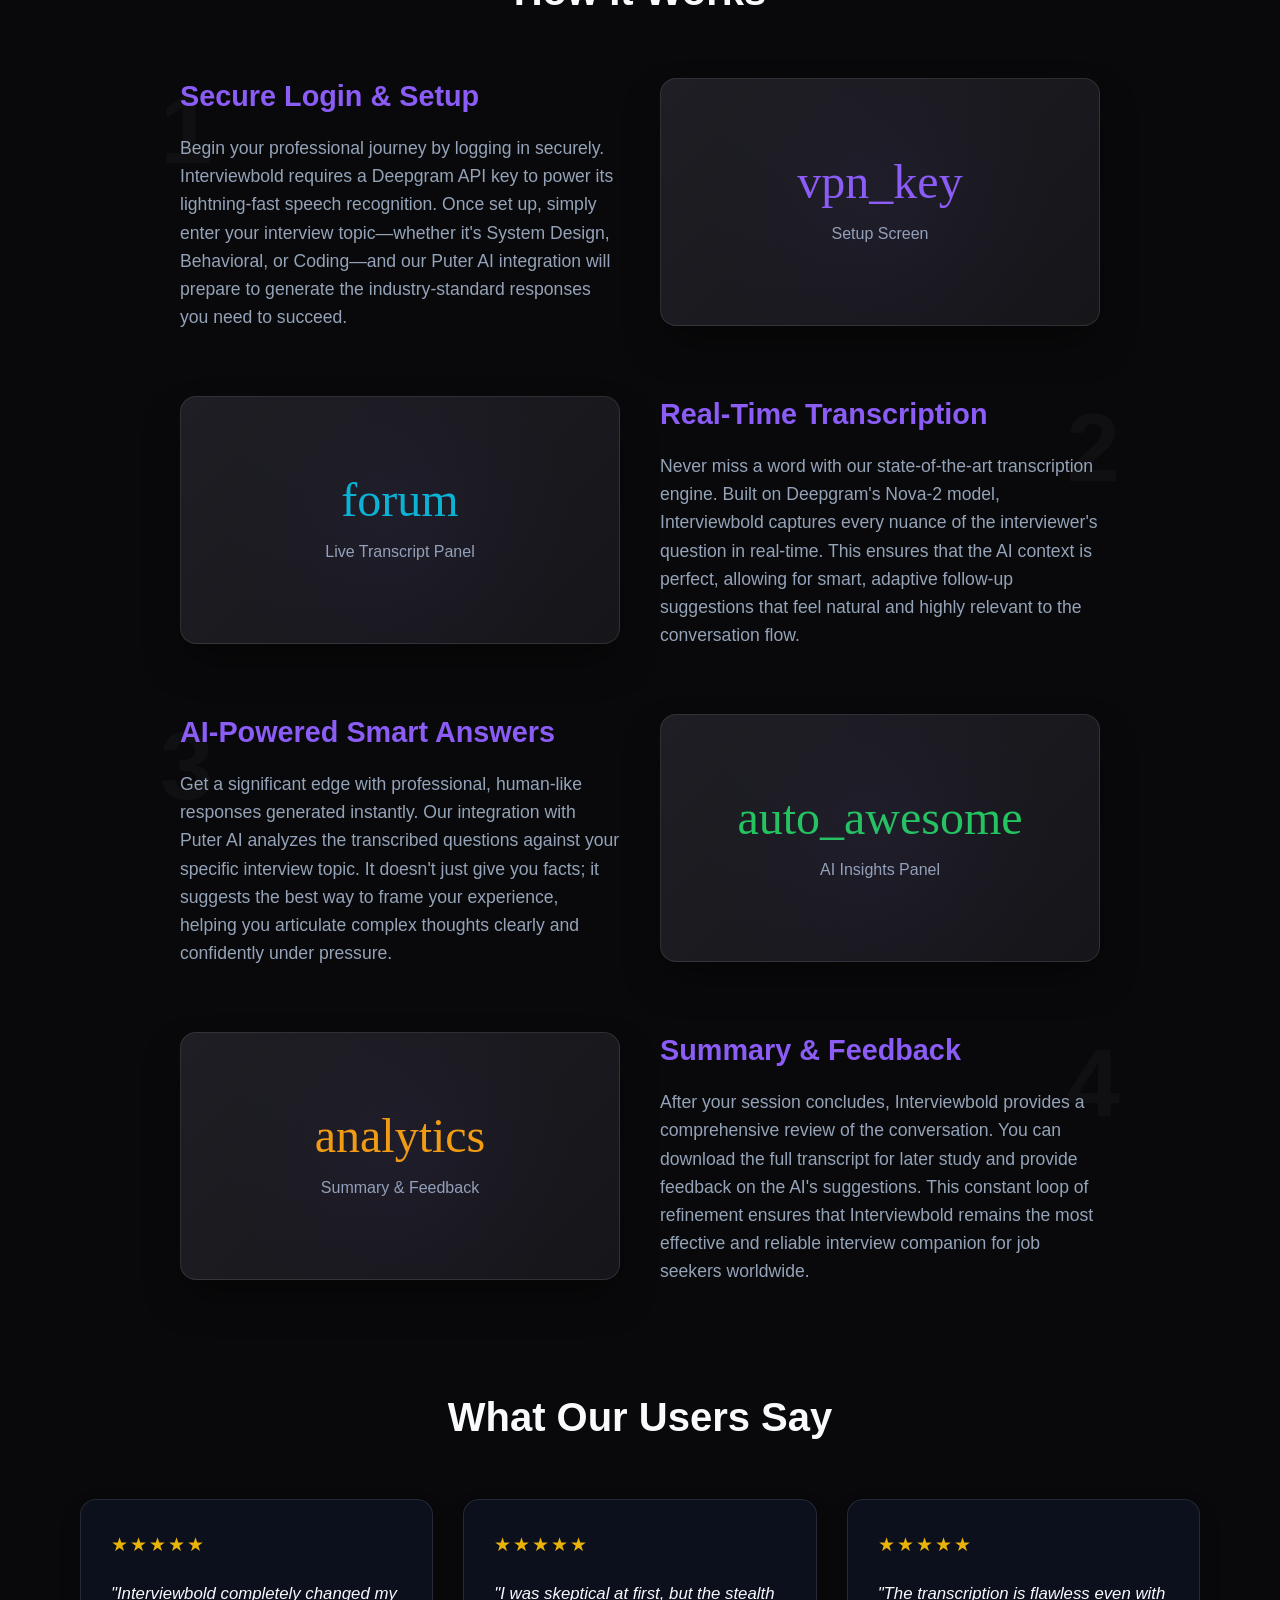
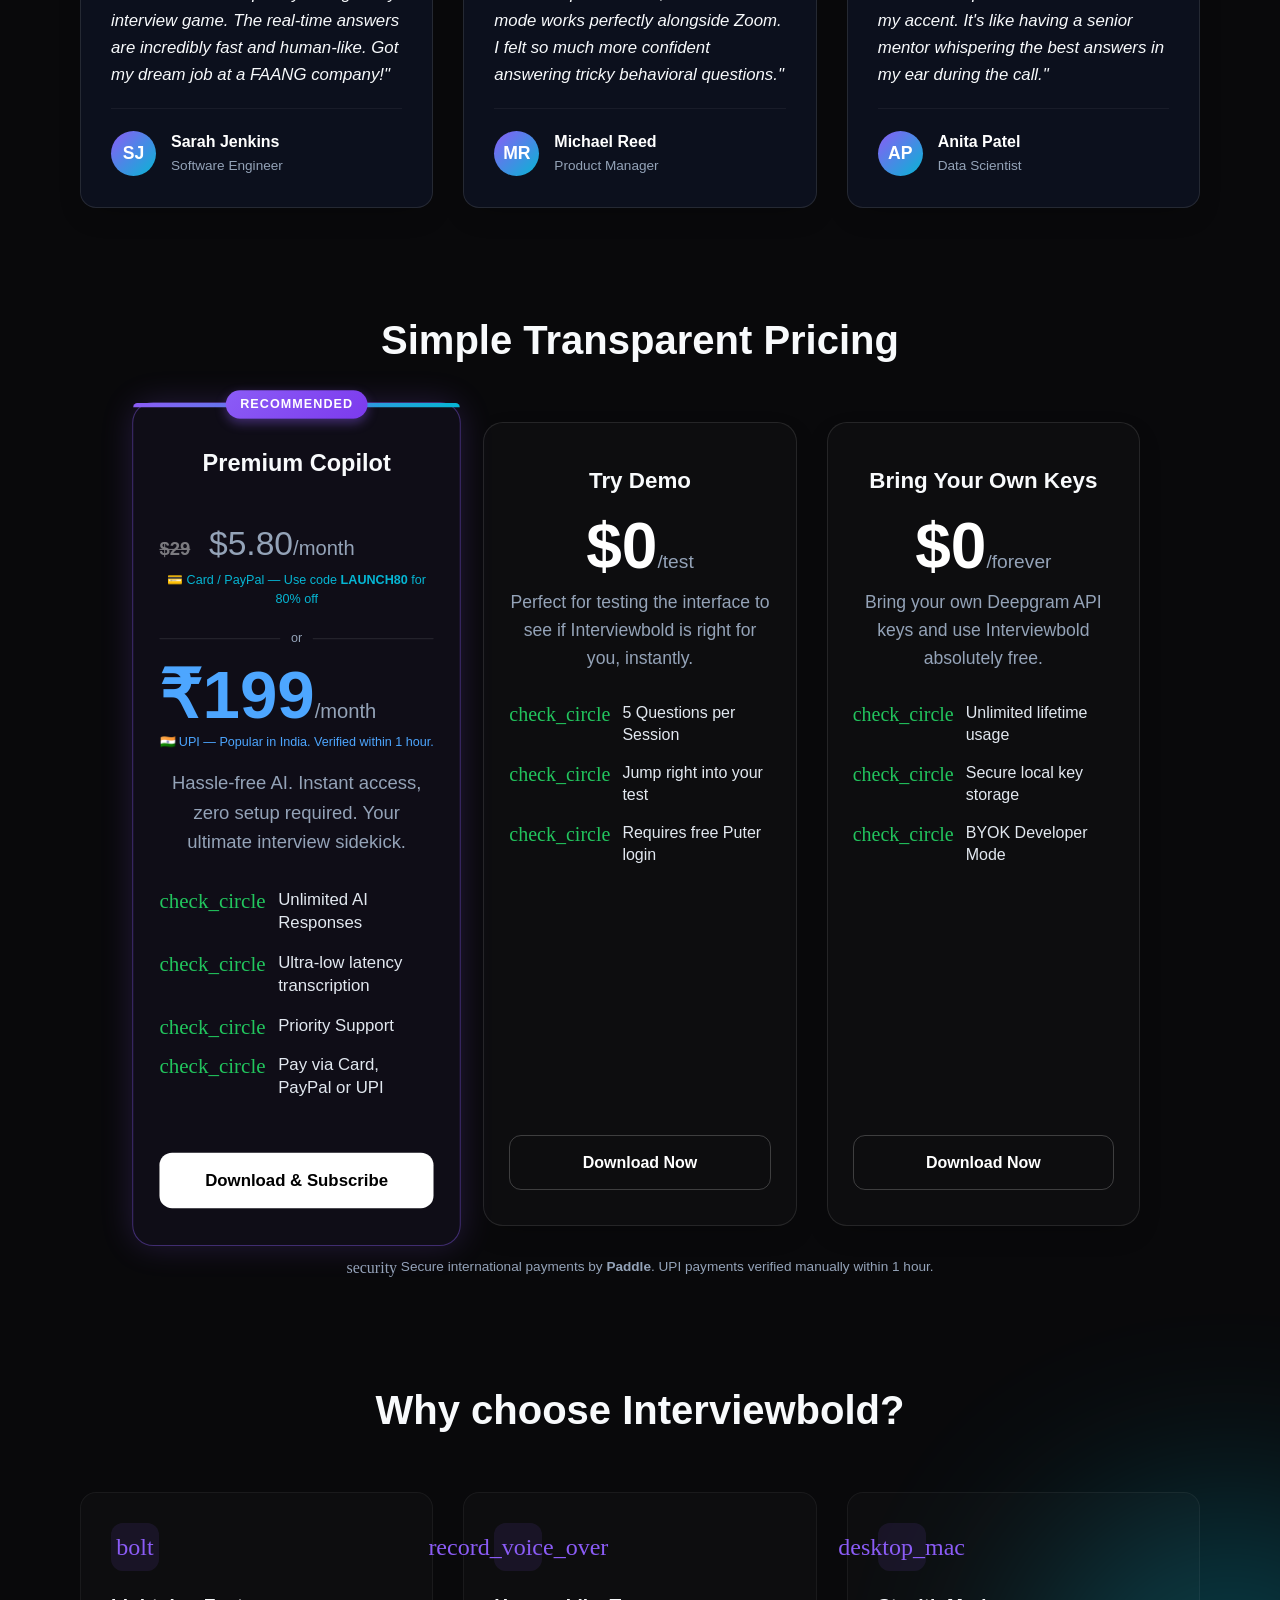
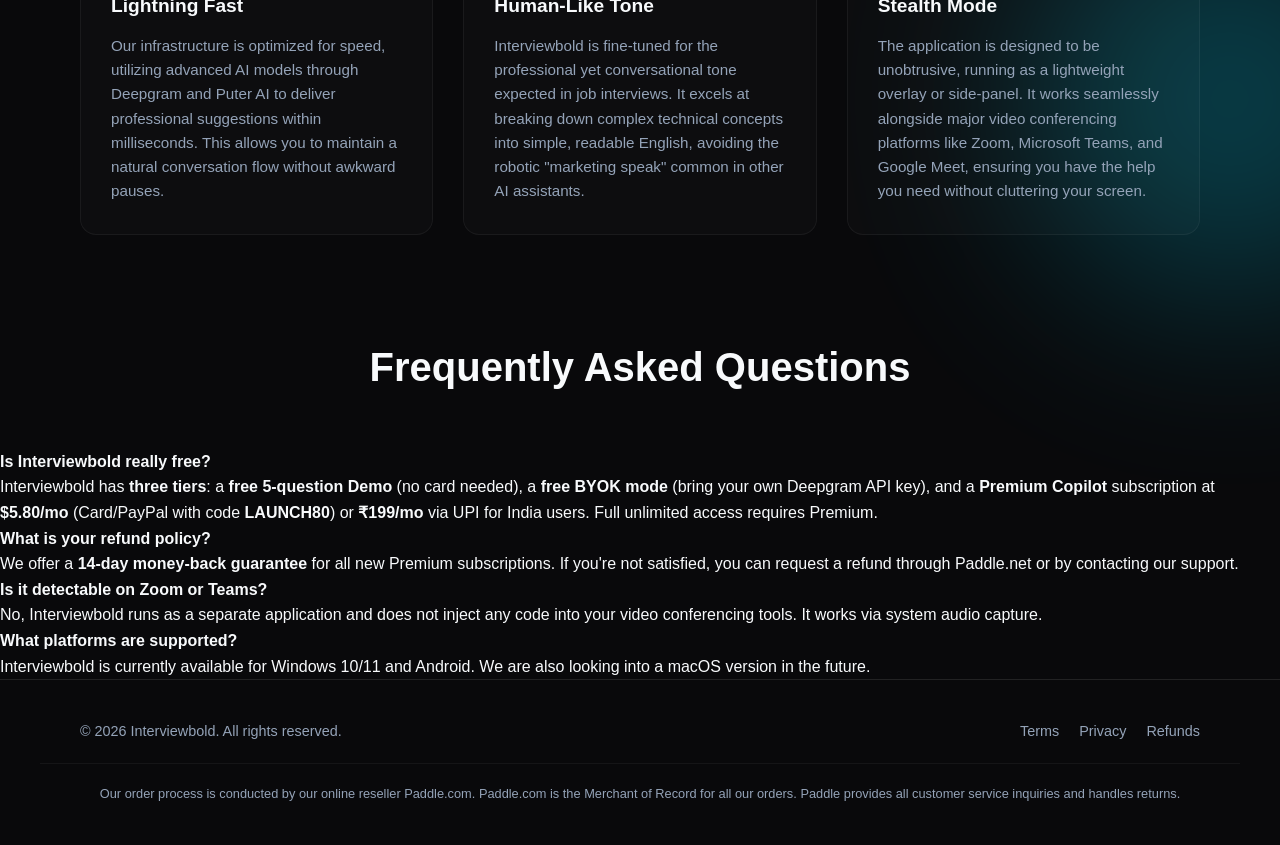
==== commit f7d4d3a6: "fix: update free FAQ on index.html to reflect actual 3-tier pricing model" ====
--- a/index.html
+++ b/index.html
@@ -429,7 +429,7 @@
             <div class="faq-grid">
                 <div class="faq-item">
                     <h4>Is Interviewbold really free?</h4>
-                    <p>Yes, Interviewbold is currently completely free to use. We are in early access and want to gather as much feedback as possible to perfect the experience.</p>
+                    <p>Interviewbold has <strong>three tiers</strong>: a <strong>free 5-question Demo</strong> (no card needed), a <strong>free BYOK mode</strong> (bring your own Deepgram API key), and a <strong>Premium Copilot</strong> subscription at <strong>$5.80/mo</strong> (Card/PayPal with code <strong>LAUNCH80</strong>) or <strong>₹199/mo</strong> via UPI for India users. Full unlimited access requires Premium.</p>
                 </div>
                 <div class="faq-item">
                     <h4>What is your refund policy?</h4>
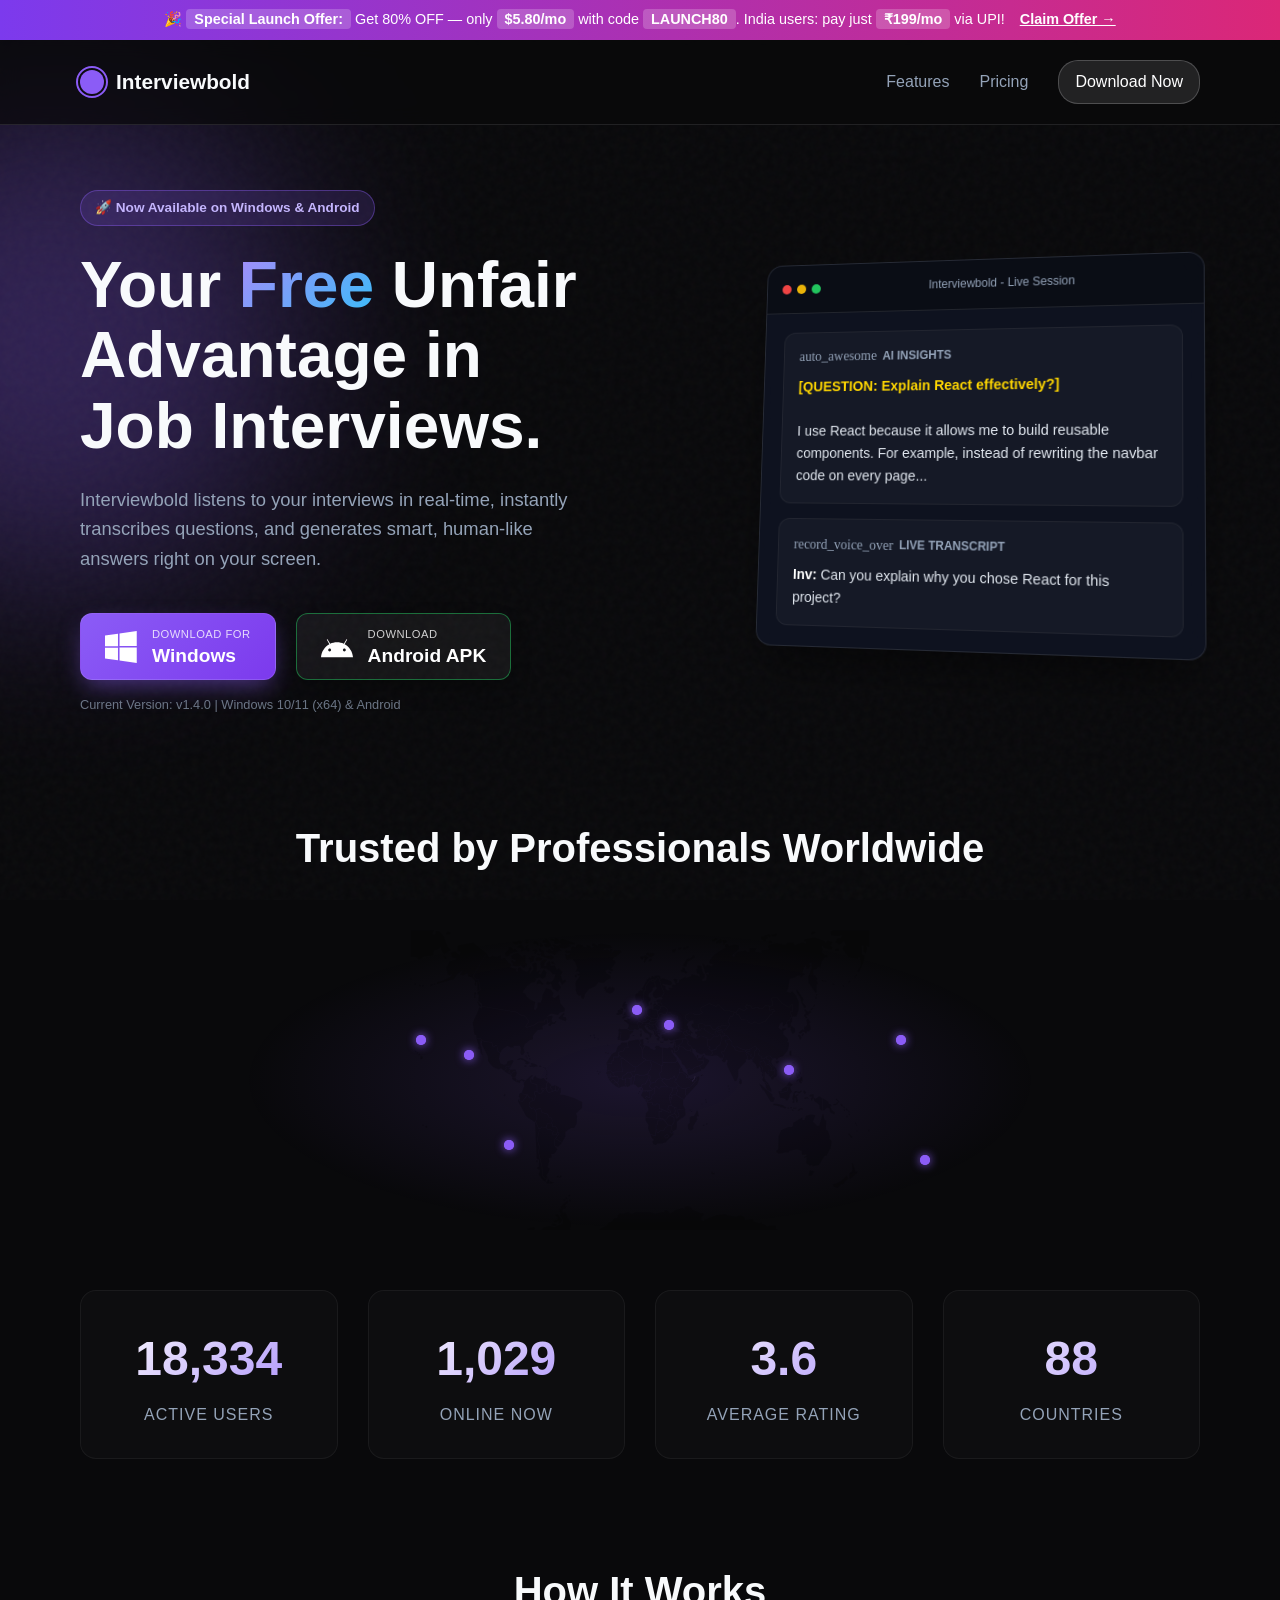
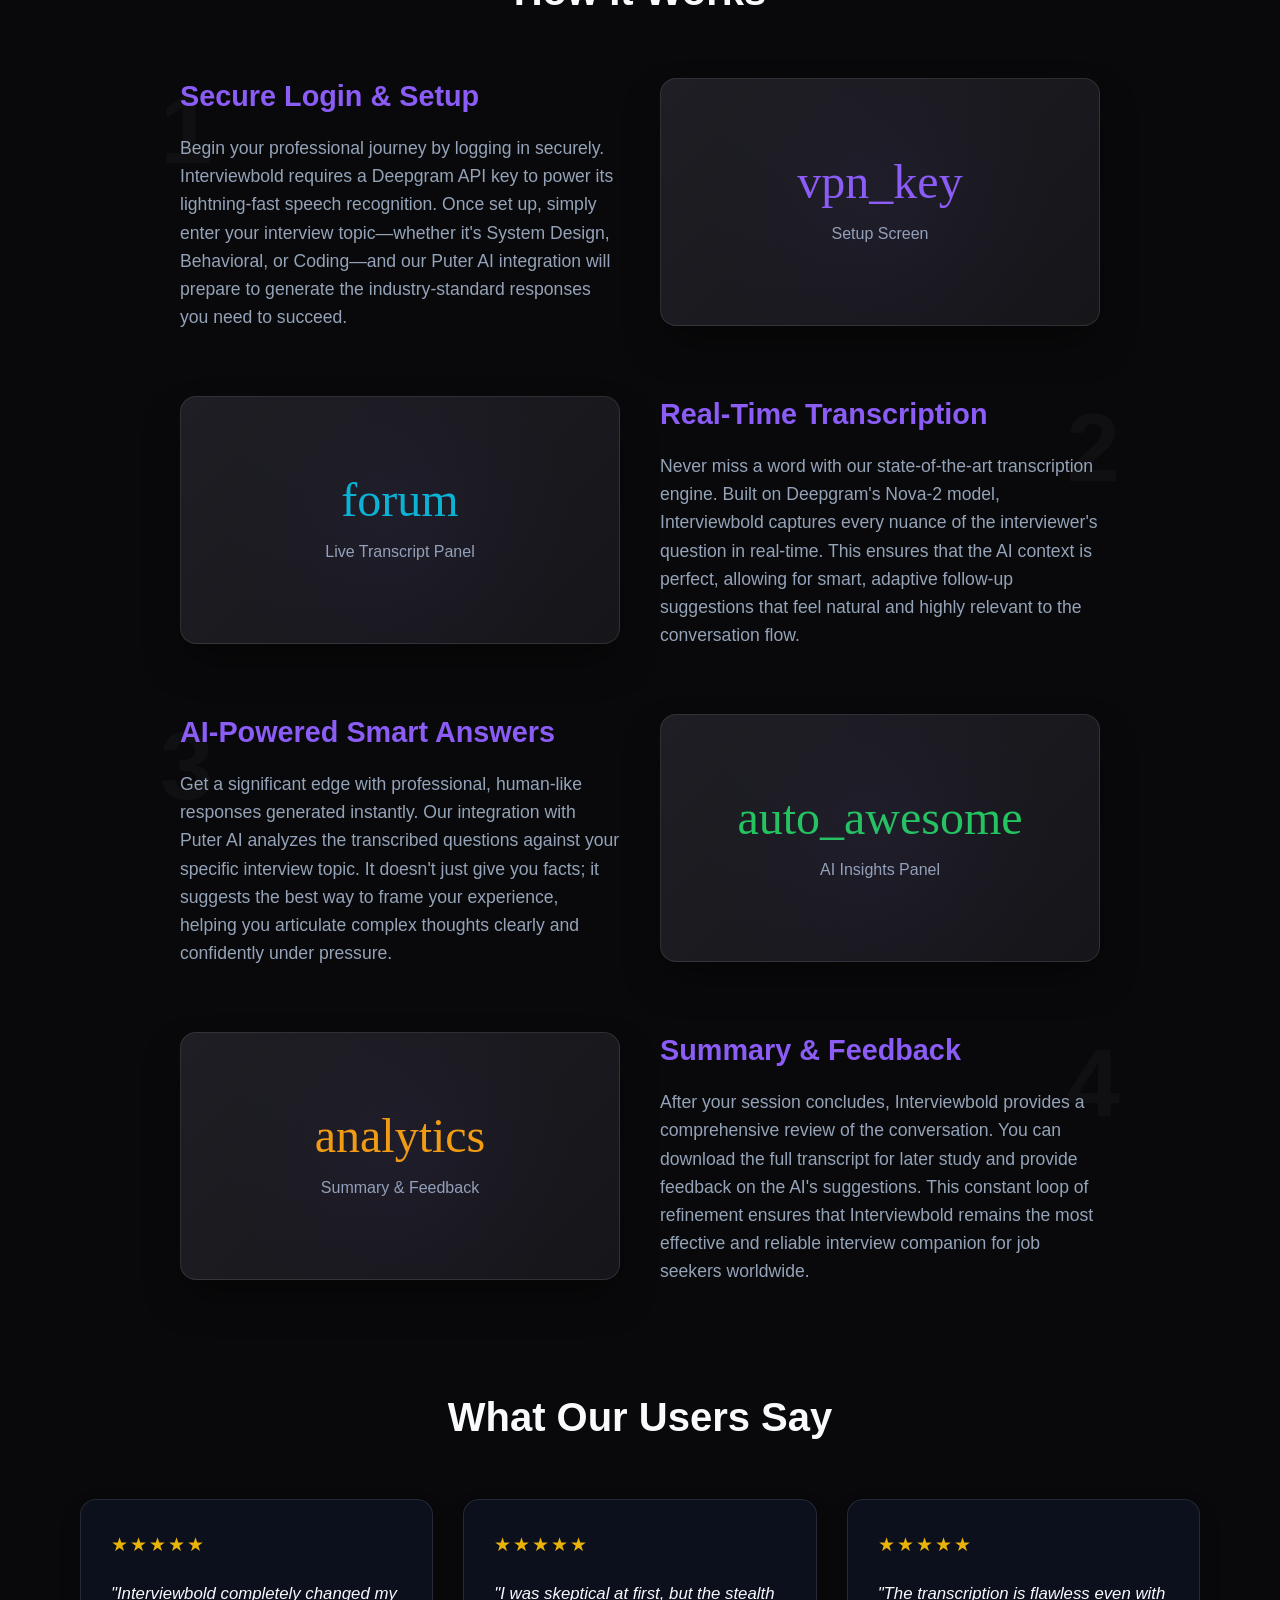
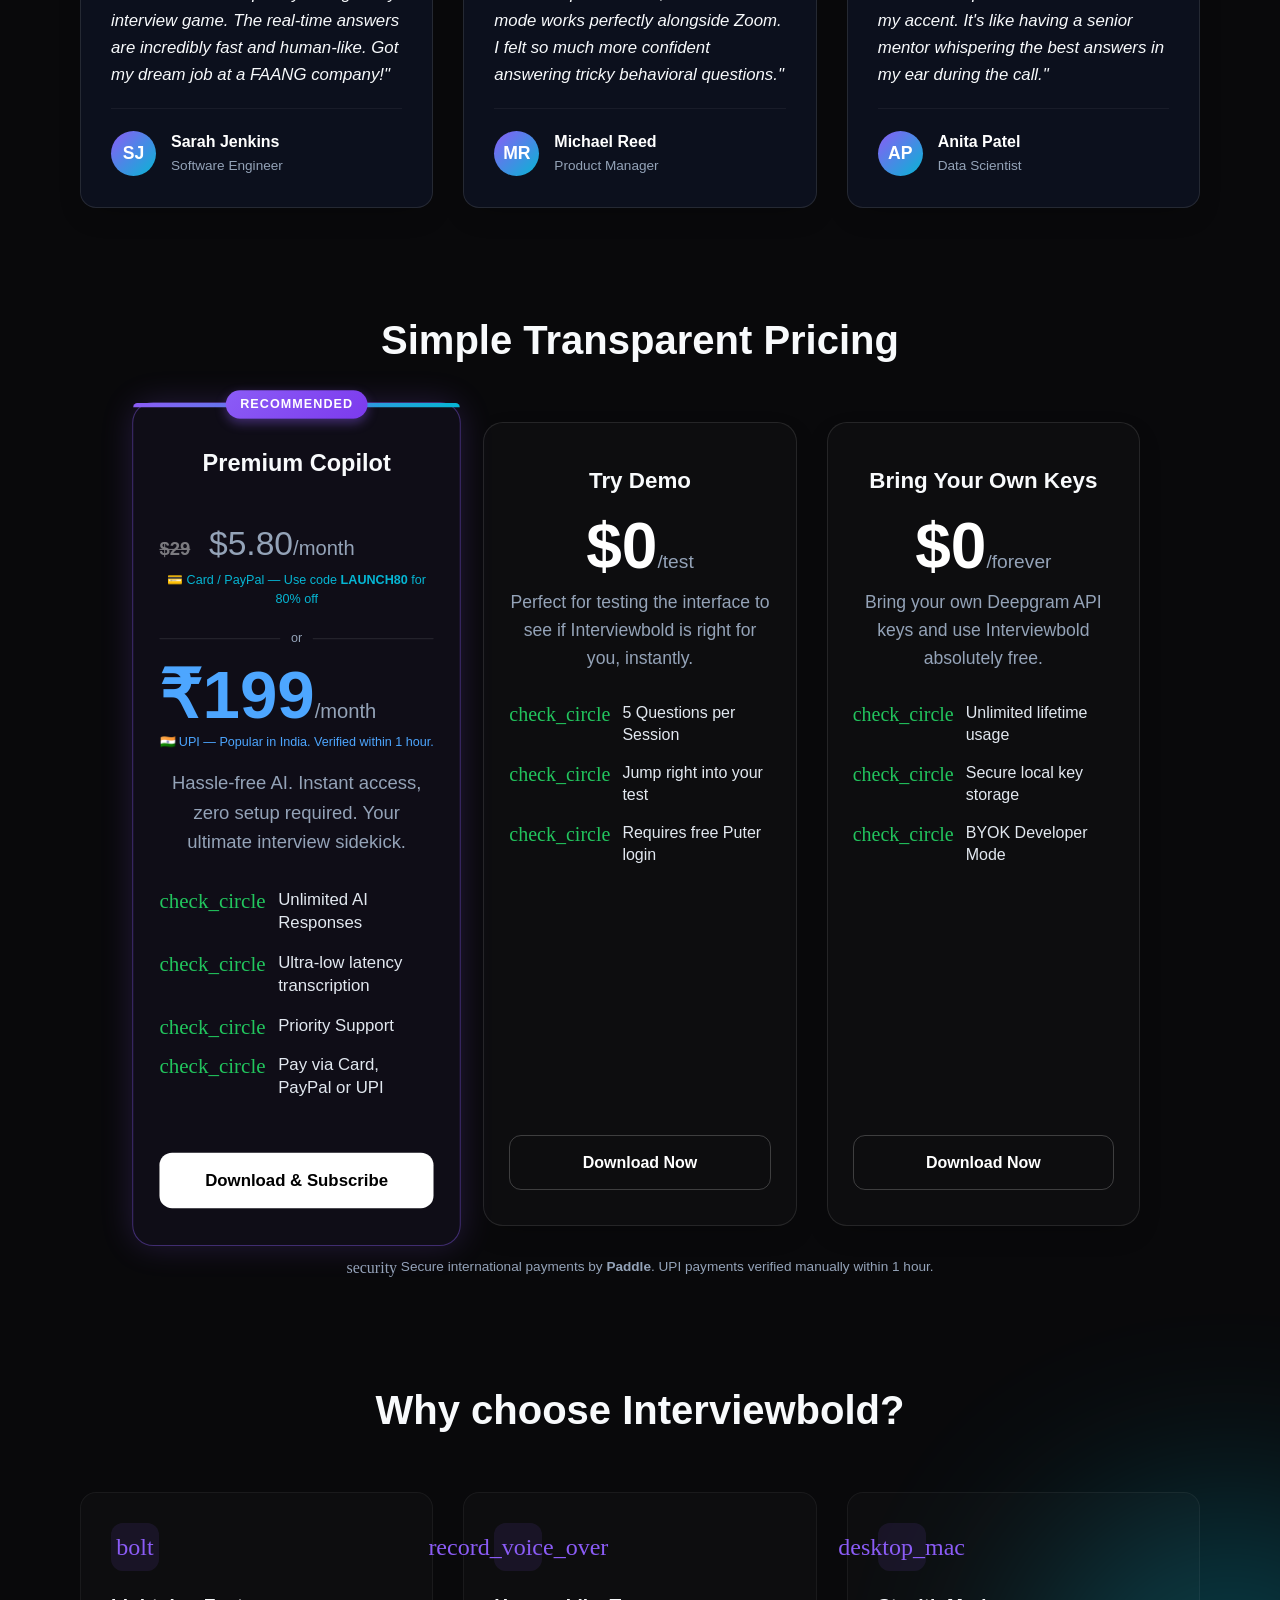
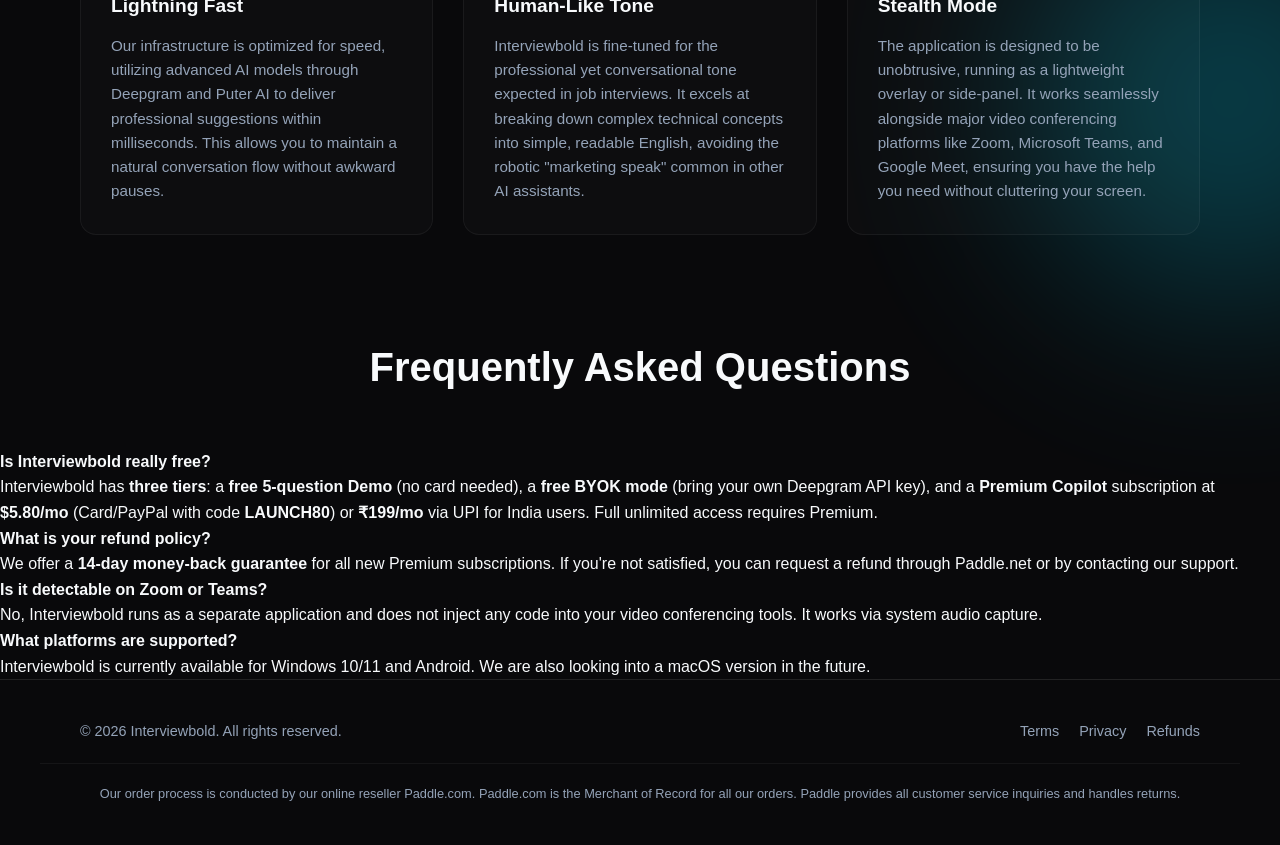
==== commit 92ce4ba5: "feat: use hosted favicon.png instead of data URL for better search engine indexing" ====
--- a/index.html
+++ b/index.html
@@ -9,8 +9,8 @@
     <meta name="robots" content="index, follow, max-snippet:-1, max-image-preview:large, max-video-preview:-1" />
     <meta http-equiv="Content-Security-Policy"
         content="default-src 'self'; script-src 'self' 'unsafe-inline' https://cdn.jsdelivr.net; style-src 'self' 'unsafe-inline' https://fonts.googleapis.com https://cdn.jsdelivr.net; font-src 'self' https://fonts.gstatic.com https://fonts.googleapis.com; img-src 'self' data: https:; connect-src 'self';">
-    <link rel="icon"
-        href="data:image/svg+xml,<svg xmlns=%22http://www.w3.org/2000/svg%22 viewBox=%220 0 100 100%22><circle cx=%2250%22 cy=%2250%22 r=%2240%22 fill=%22%238b5cf6%22/></svg>">
+    <link rel="icon" type="image/png" href="/favicon.png">
+    <link rel="apple-touch-icon" href="/favicon.png">
 
     <!-- Primary Meta Tags -->
     <title>Interviewbold - Free Real-Time Interview Copilot</title>
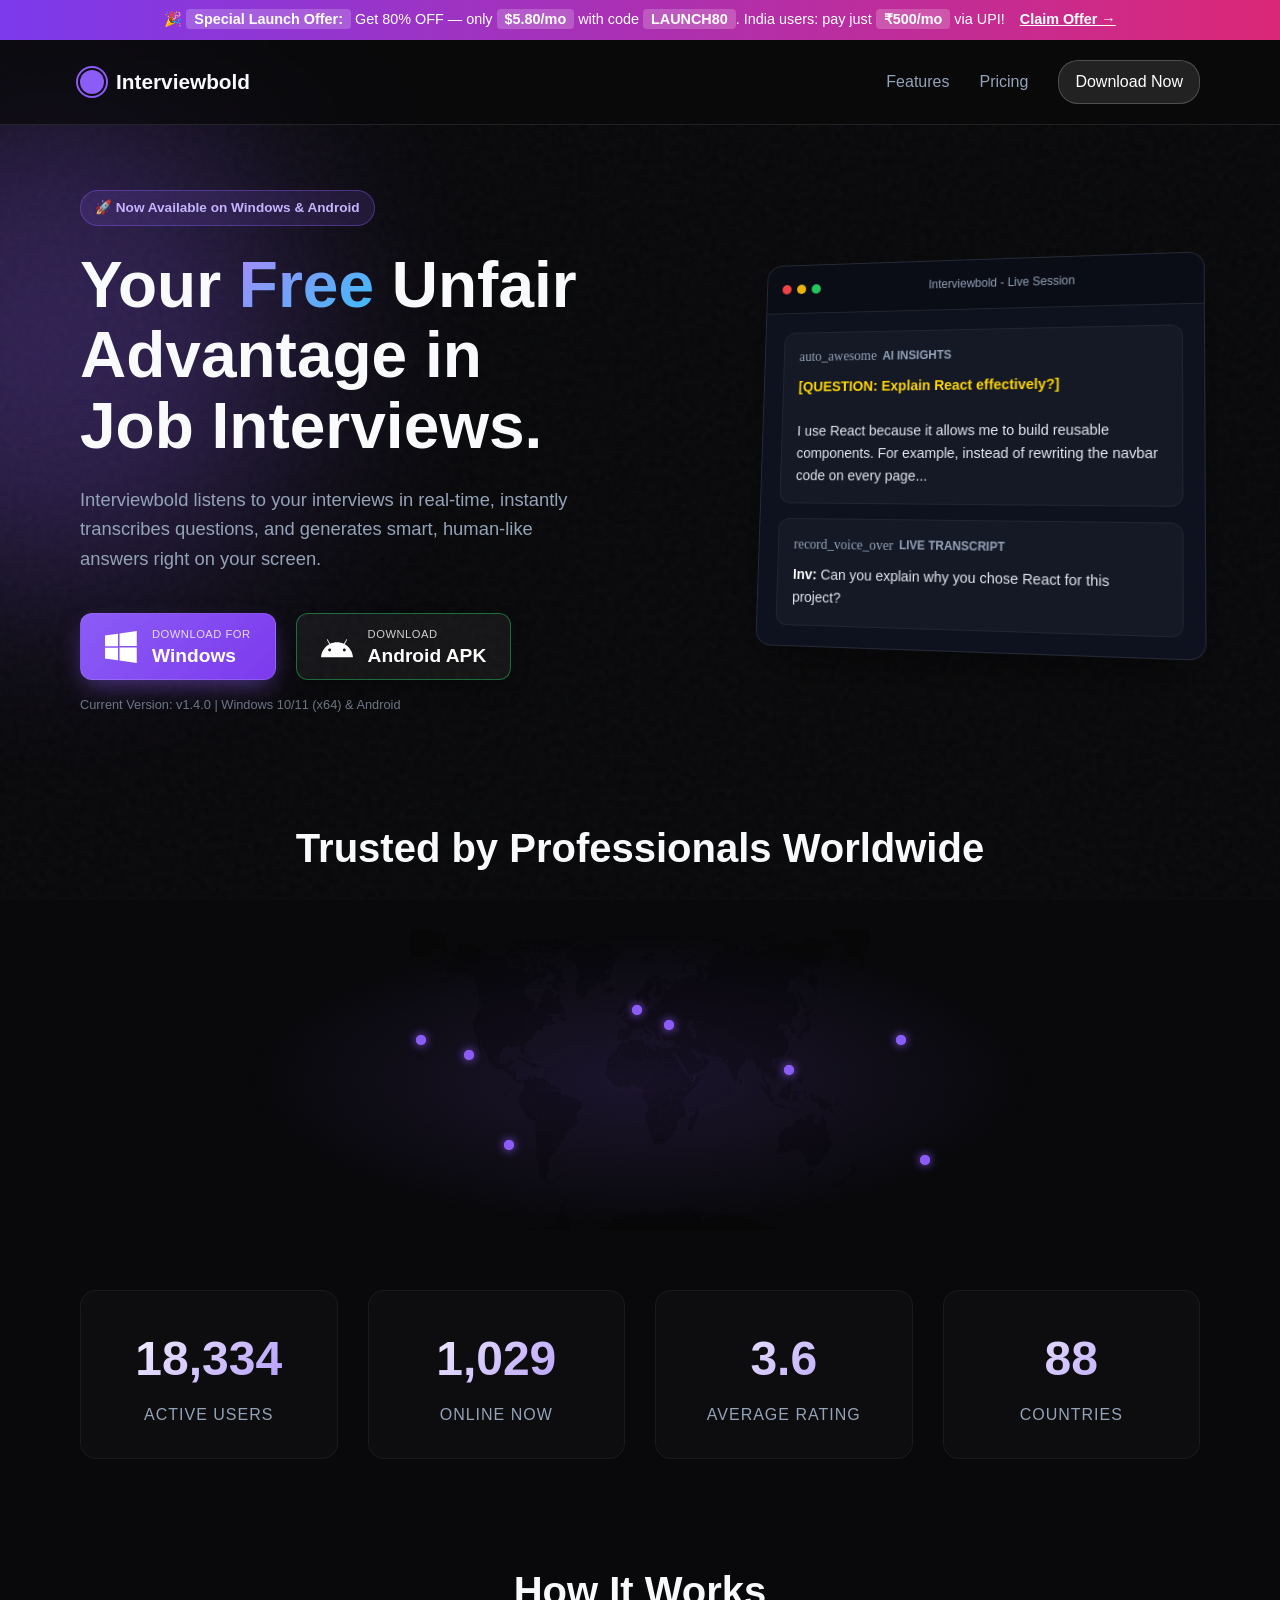
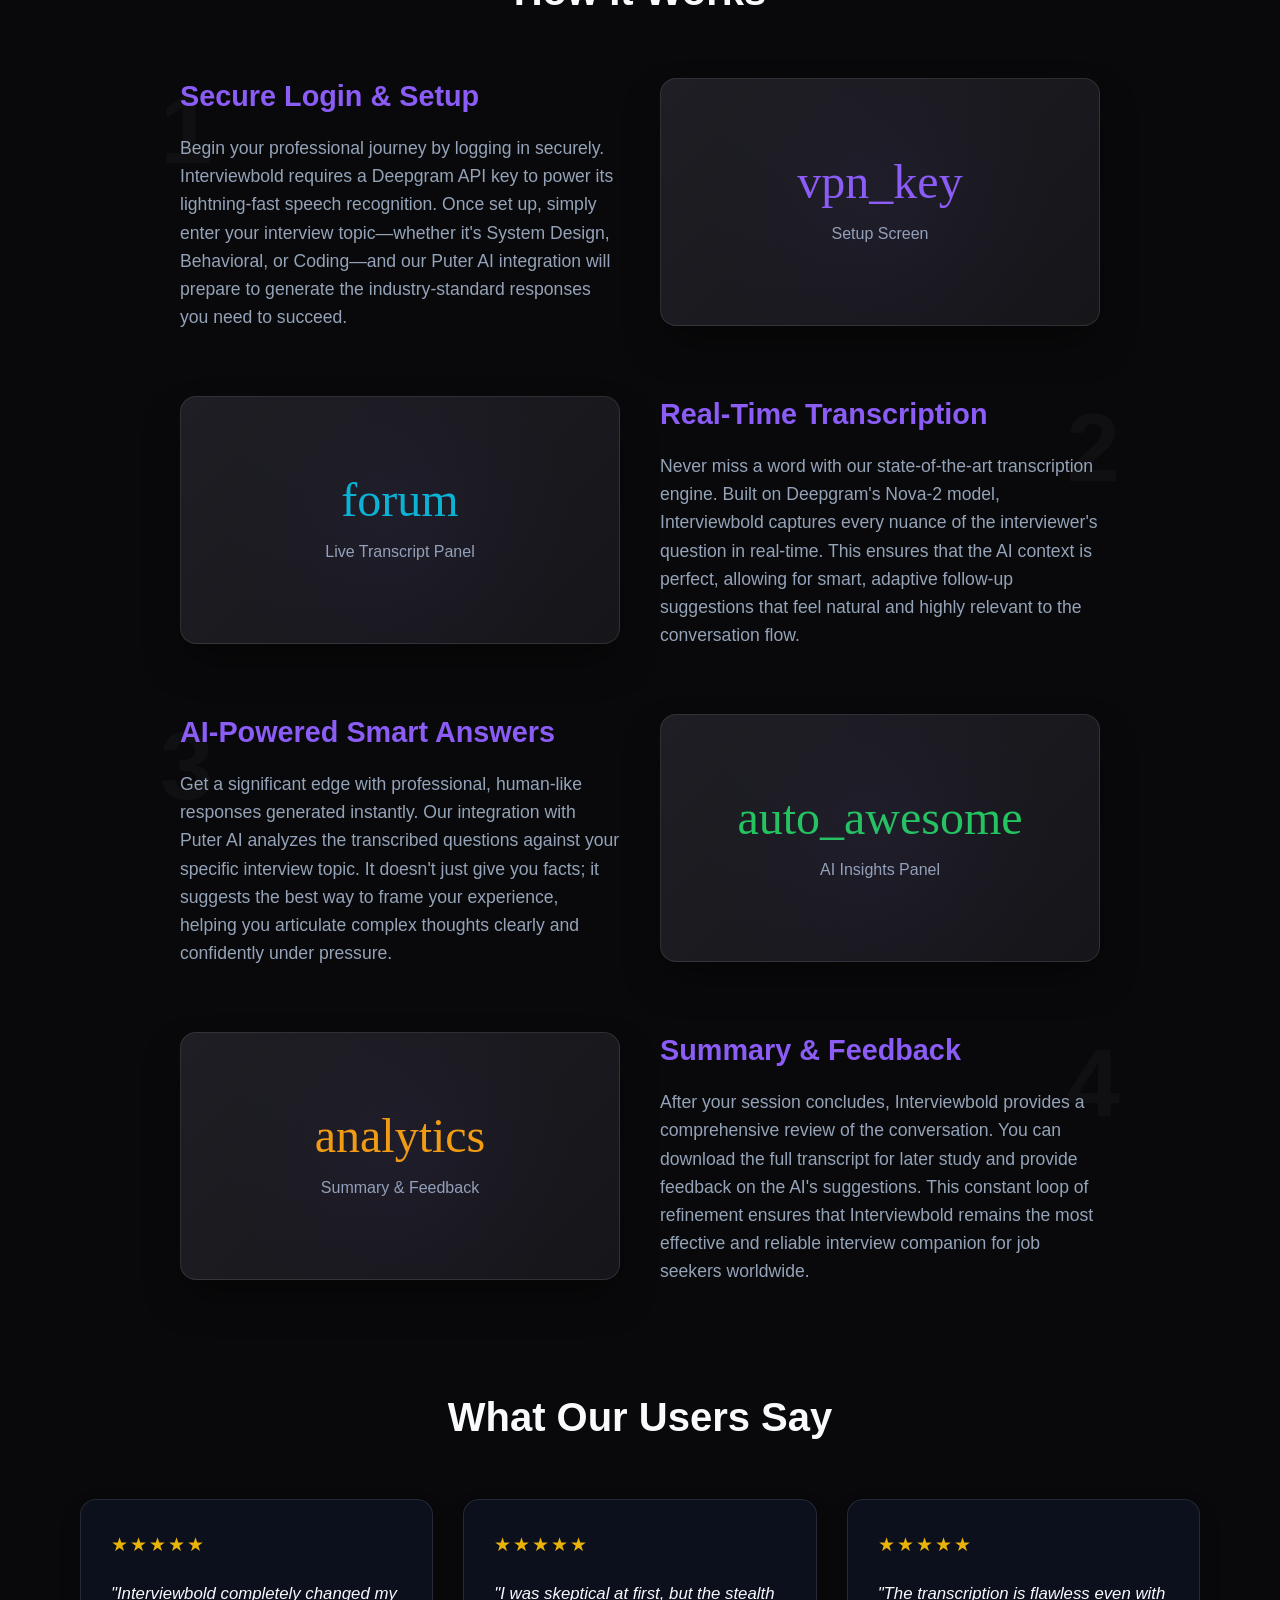
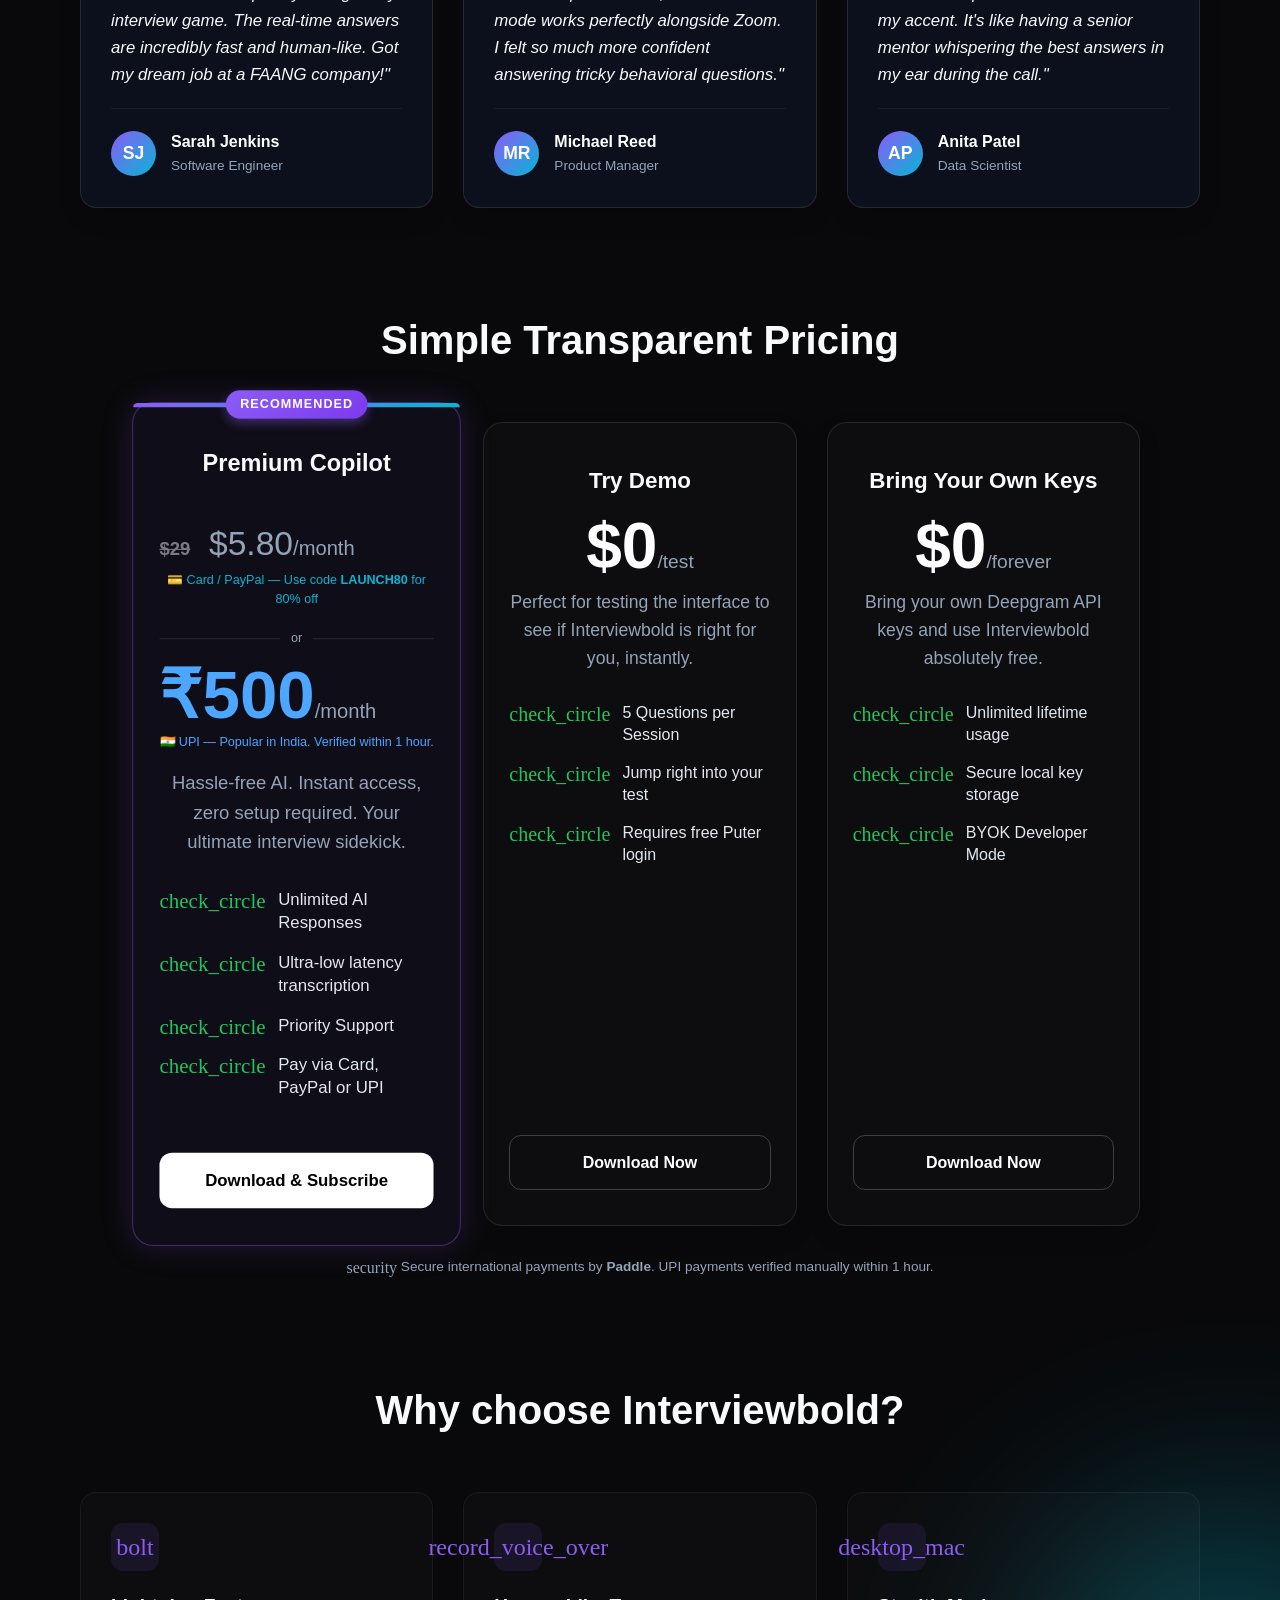
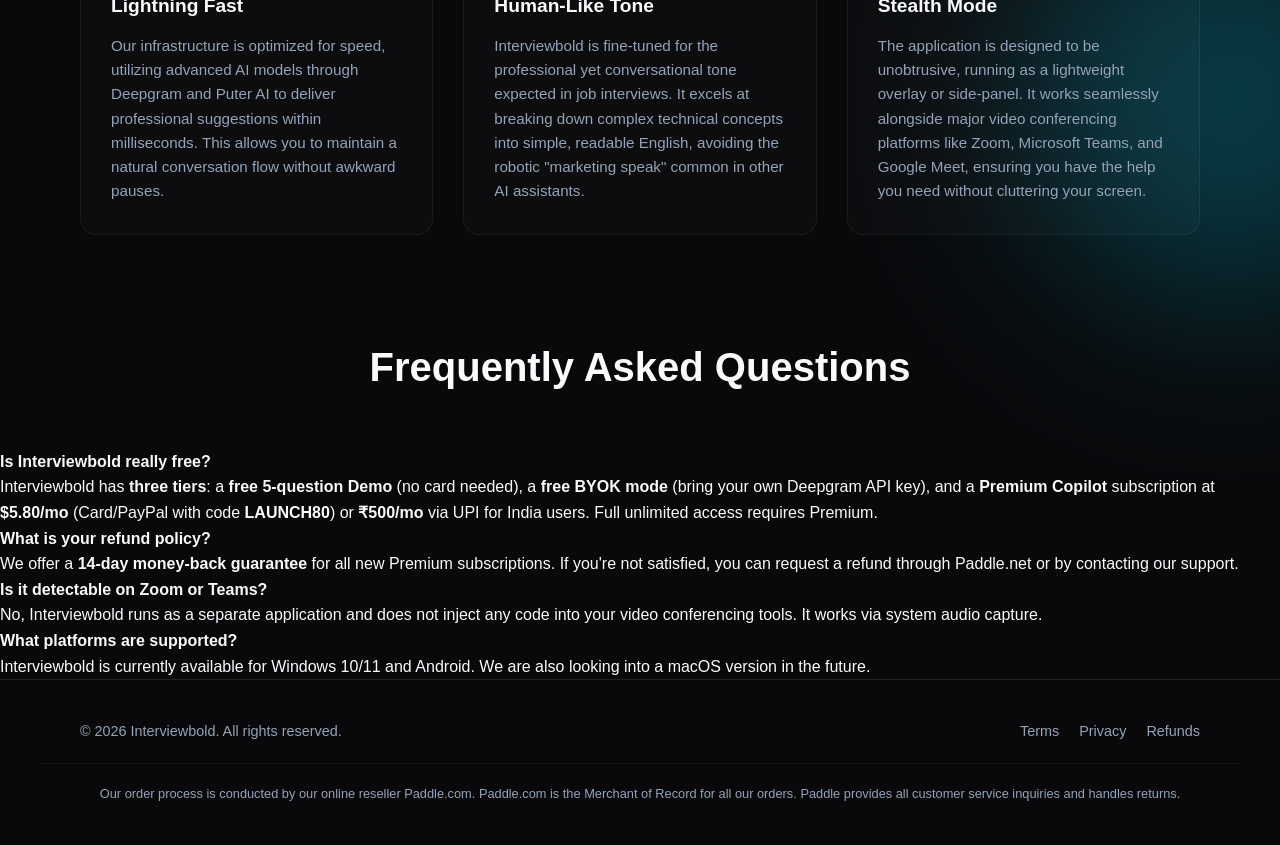
==== commit bef4c466: "Update UPI pricing to ₹500/mo" ====
--- a/index.html
+++ b/index.html
@@ -77,7 +77,7 @@
 <body>
     <!-- Promo Banner -->
     <div class="promo-banner">
-        <span>🎉 <strong>Special Launch Offer:</strong> Get 80% OFF — only <strong>$5.80/mo</strong> with code <strong>LAUNCH80</strong>. India users: pay just <strong>₹199/mo</strong> via UPI!</span>
+        <span>🎉 <strong>Special Launch Offer:</strong> Get 80% OFF — only <strong>$5.80/mo</strong> with code <strong>LAUNCH80</strong>. India users: pay just <strong>₹500/mo</strong> via UPI!</span>
         <a href="#pricing">Claim Offer &rarr;</a>
     </div>
 
@@ -349,7 +349,7 @@
                     <!-- UPI India pricing -->
                     <div style="margin-bottom: 14px;">
                         <div style="display:flex;align-items:baseline;gap:8px;">
-                            <div class="price" style="margin:0; color:#4da6ff;">₹199<span>/month</span></div>
+                            <div class="price" style="margin:0; color:#4da6ff;">₹500<span>/month</span></div>
                         </div>
                         <div style="font-size:0.75rem; color:#4da6ff; margin-top:4px;">🇮🇳 UPI &mdash; Popular in India. Verified within 1 hour.</div>
                     </div>
@@ -429,7 +429,7 @@
             <div class="faq-grid">
                 <div class="faq-item">
                     <h4>Is Interviewbold really free?</h4>
-                    <p>Interviewbold has <strong>three tiers</strong>: a <strong>free 5-question Demo</strong> (no card needed), a <strong>free BYOK mode</strong> (bring your own Deepgram API key), and a <strong>Premium Copilot</strong> subscription at <strong>$5.80/mo</strong> (Card/PayPal with code <strong>LAUNCH80</strong>) or <strong>₹199/mo</strong> via UPI for India users. Full unlimited access requires Premium.</p>
+                    <p>Interviewbold has <strong>three tiers</strong>: a <strong>free 5-question Demo</strong> (no card needed), a <strong>free BYOK mode</strong> (bring your own Deepgram API key), and a <strong>Premium Copilot</strong> subscription at <strong>$5.80/mo</strong> (Card/PayPal with code <strong>LAUNCH80</strong>) or <strong>₹500/mo</strong> via UPI for India users. Full unlimited access requires Premium.</p>
                 </div>
                 <div class="faq-item">
                     <h4>What is your refund policy?</h4>
